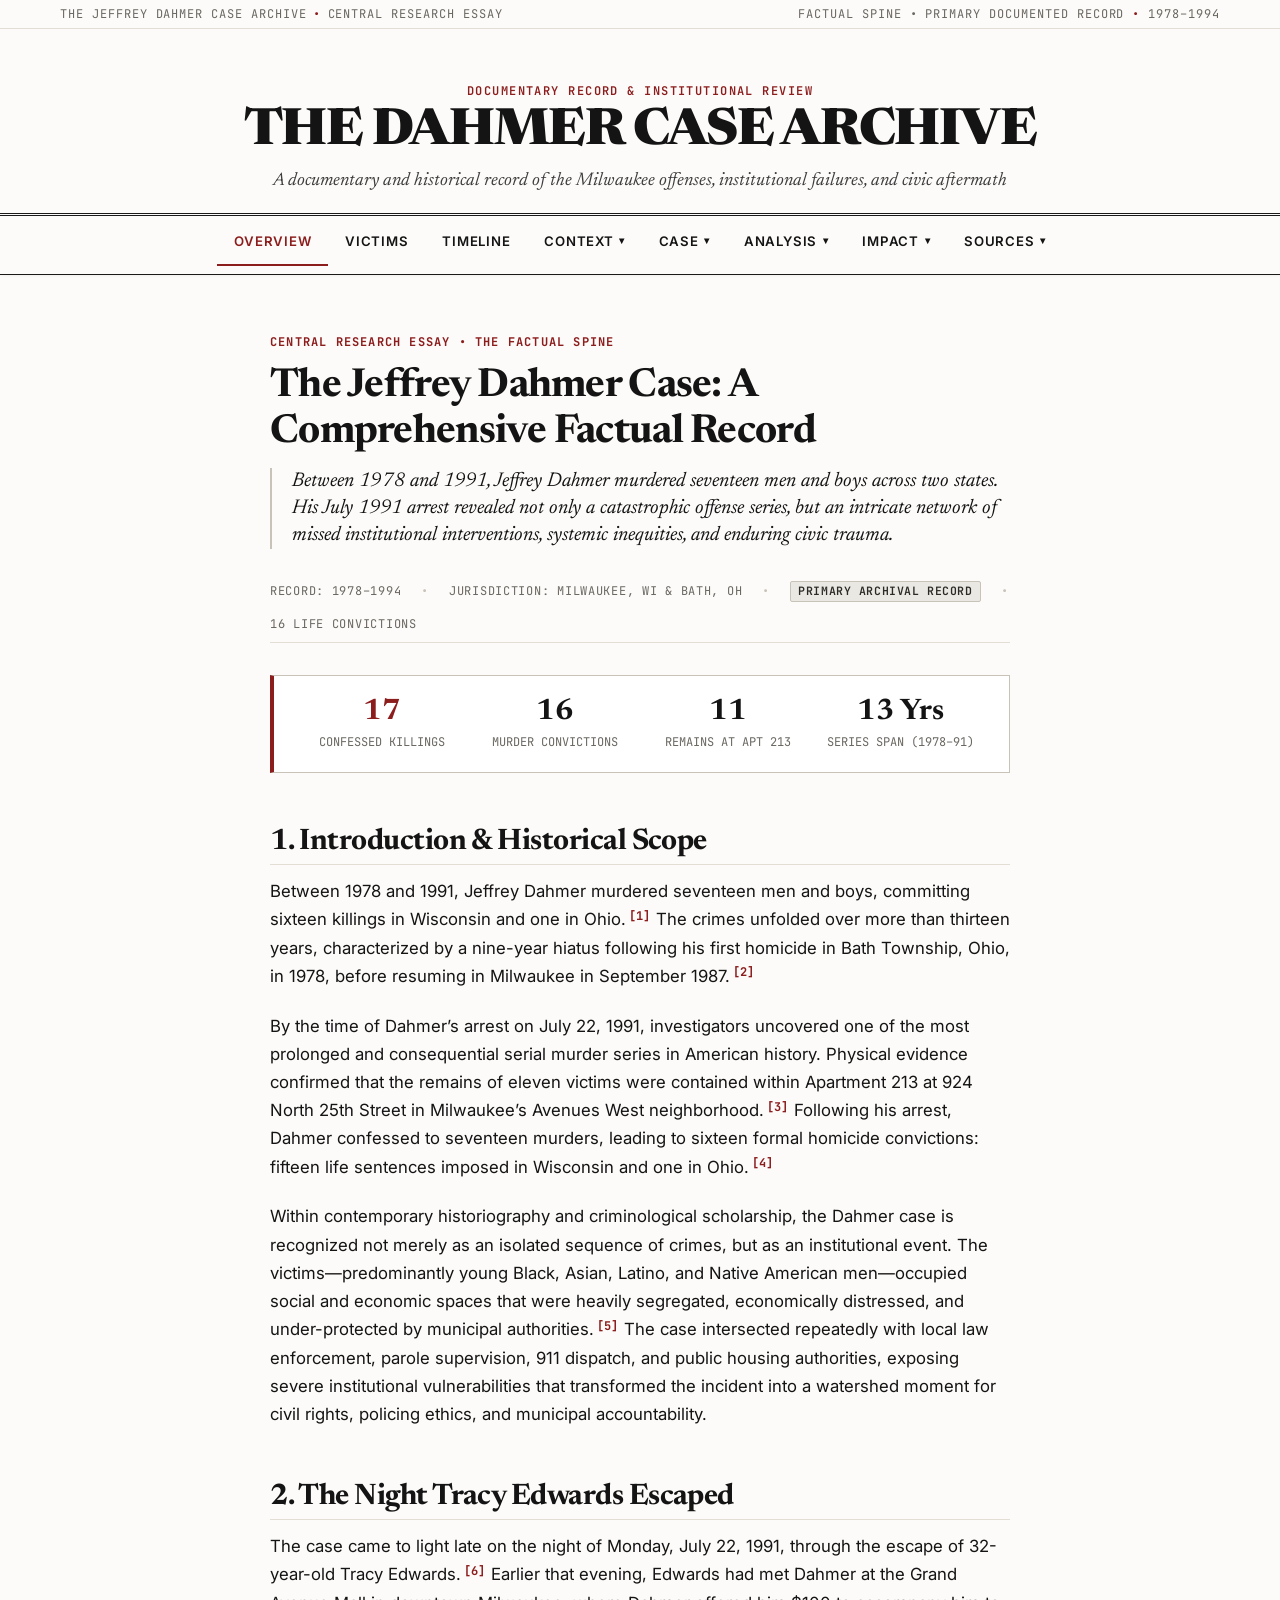
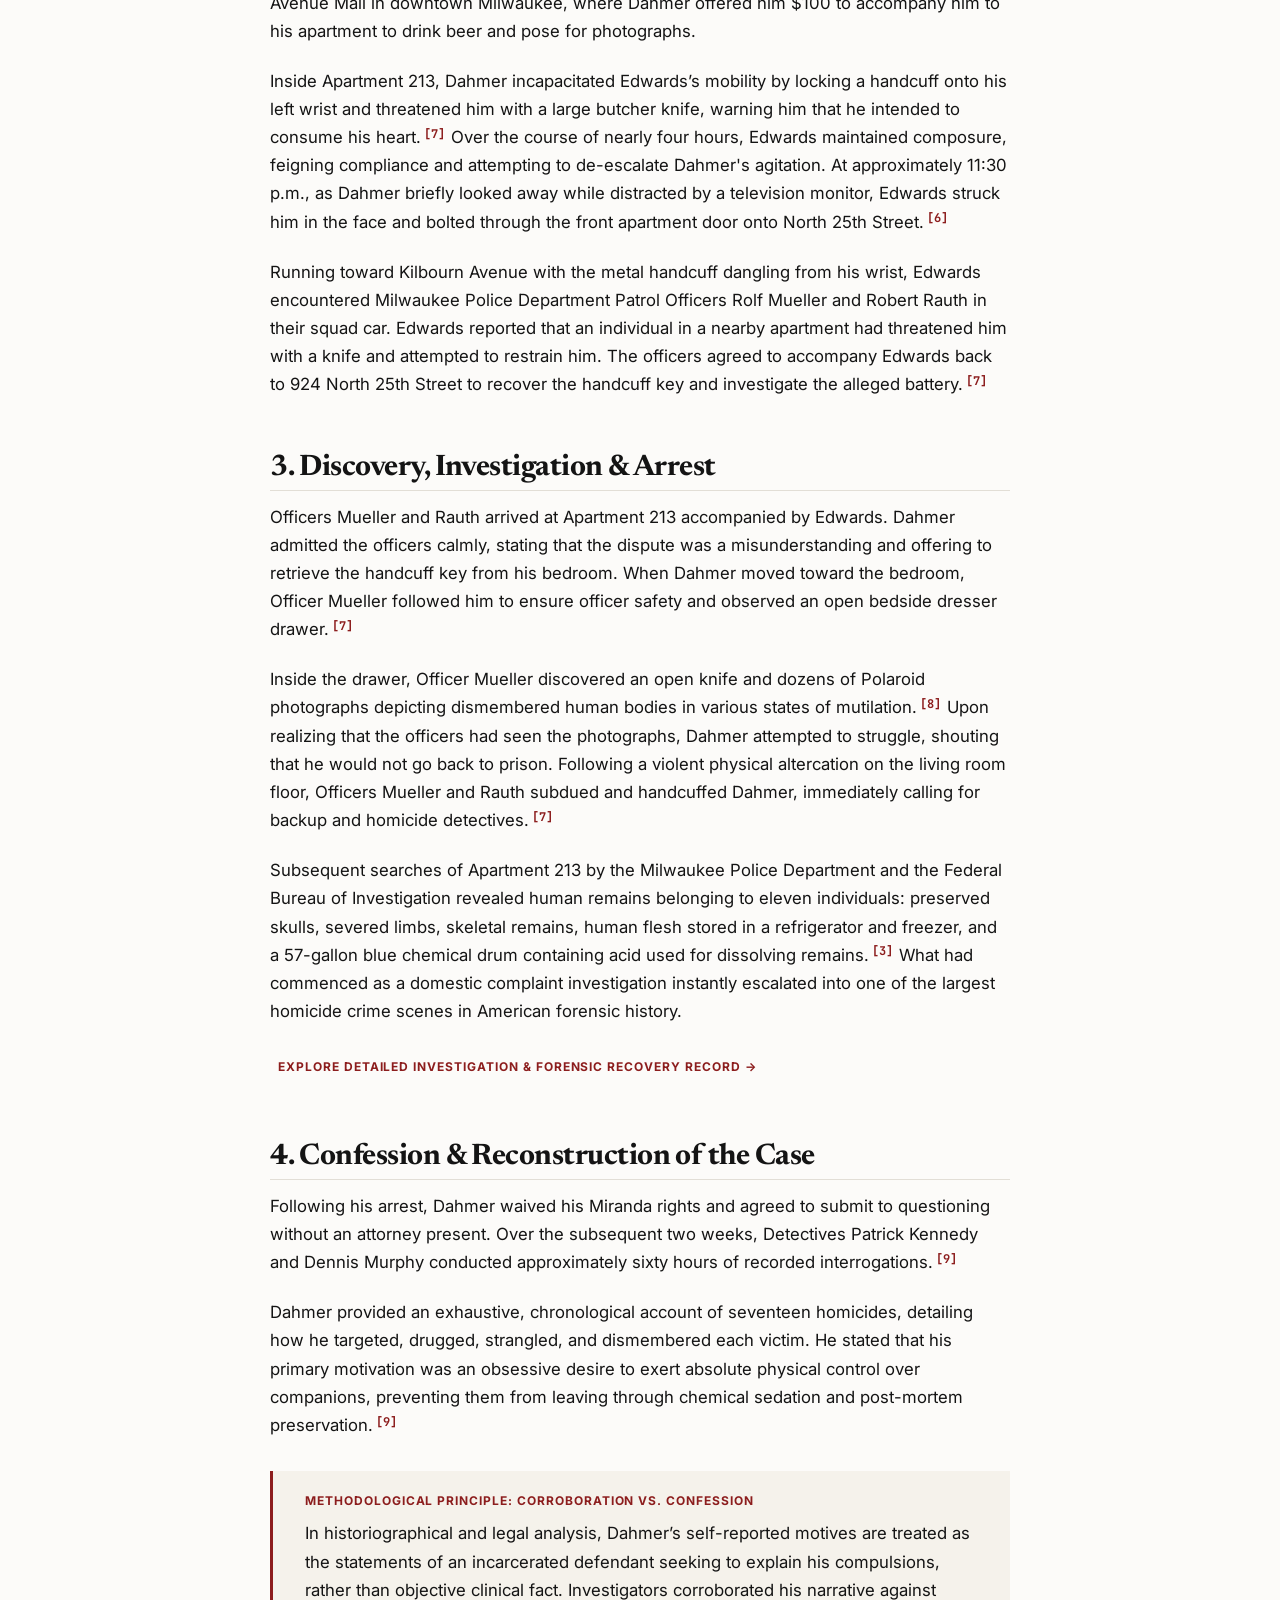
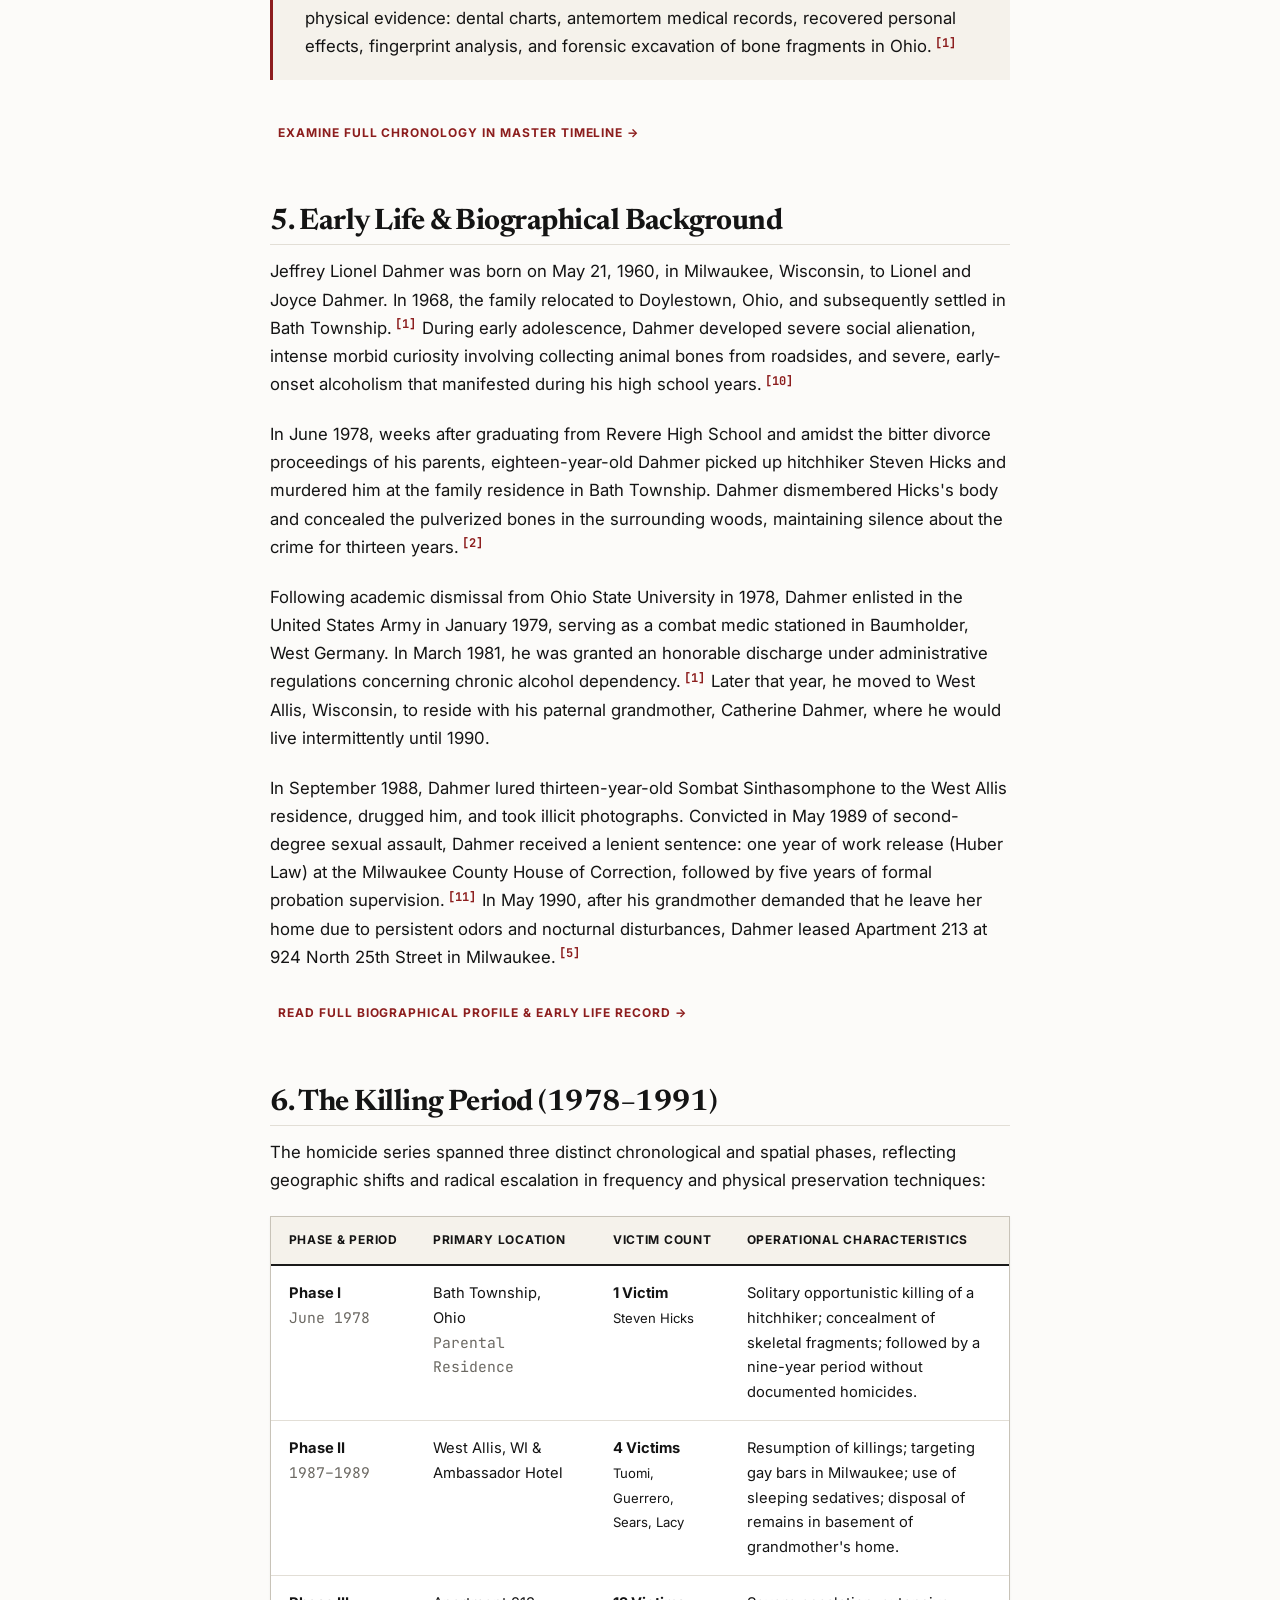
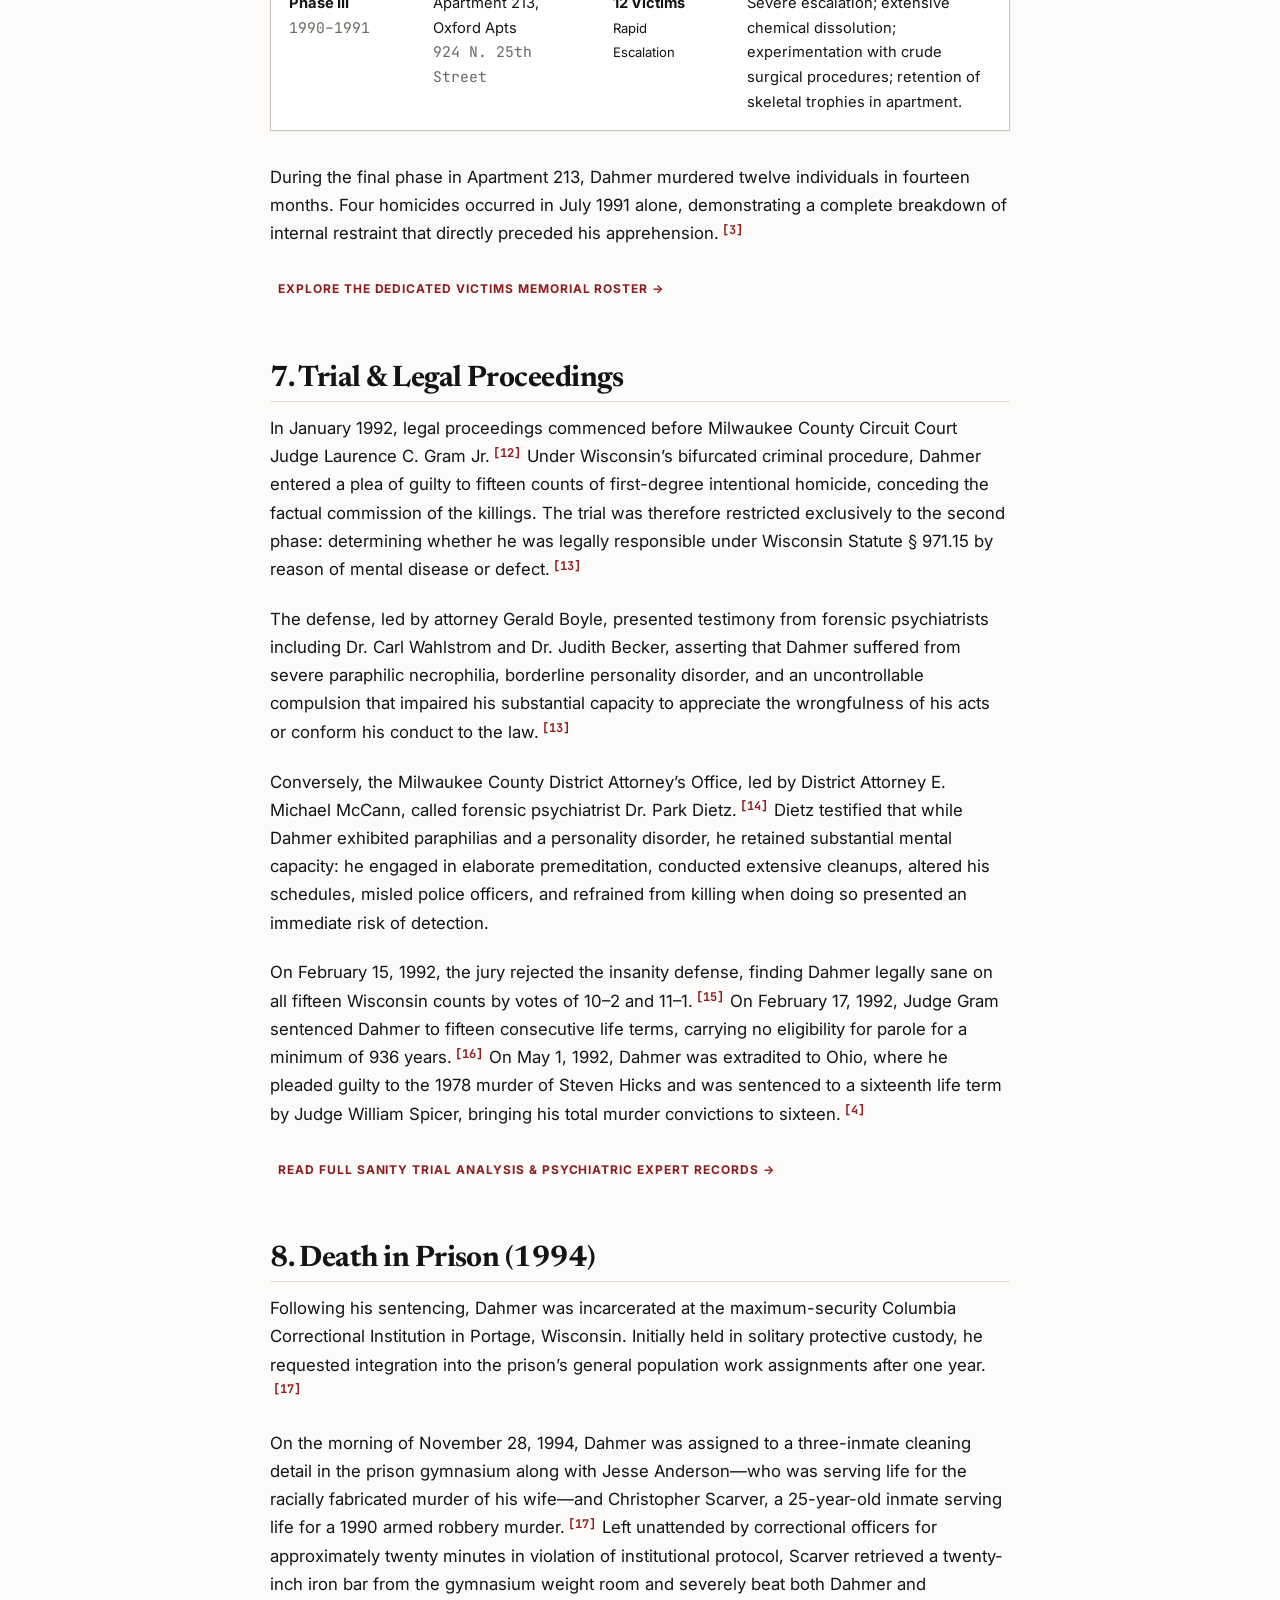
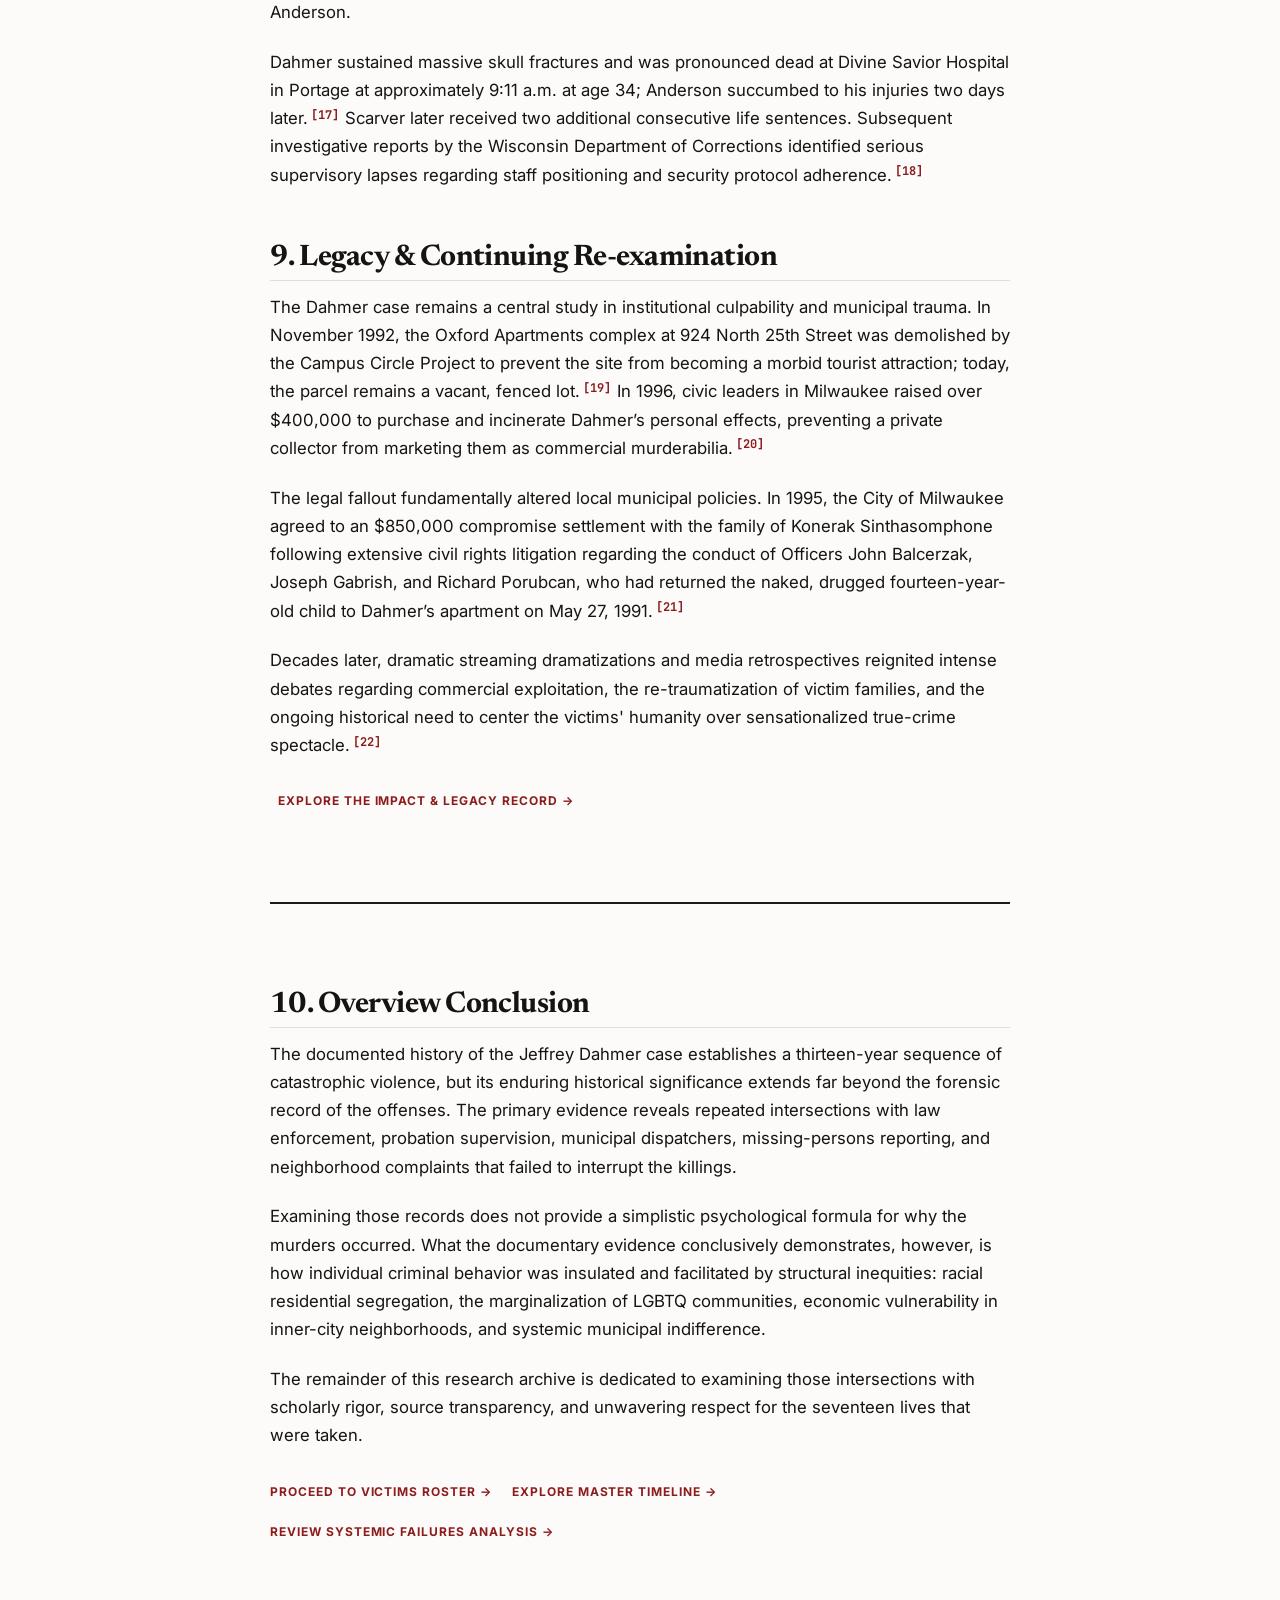
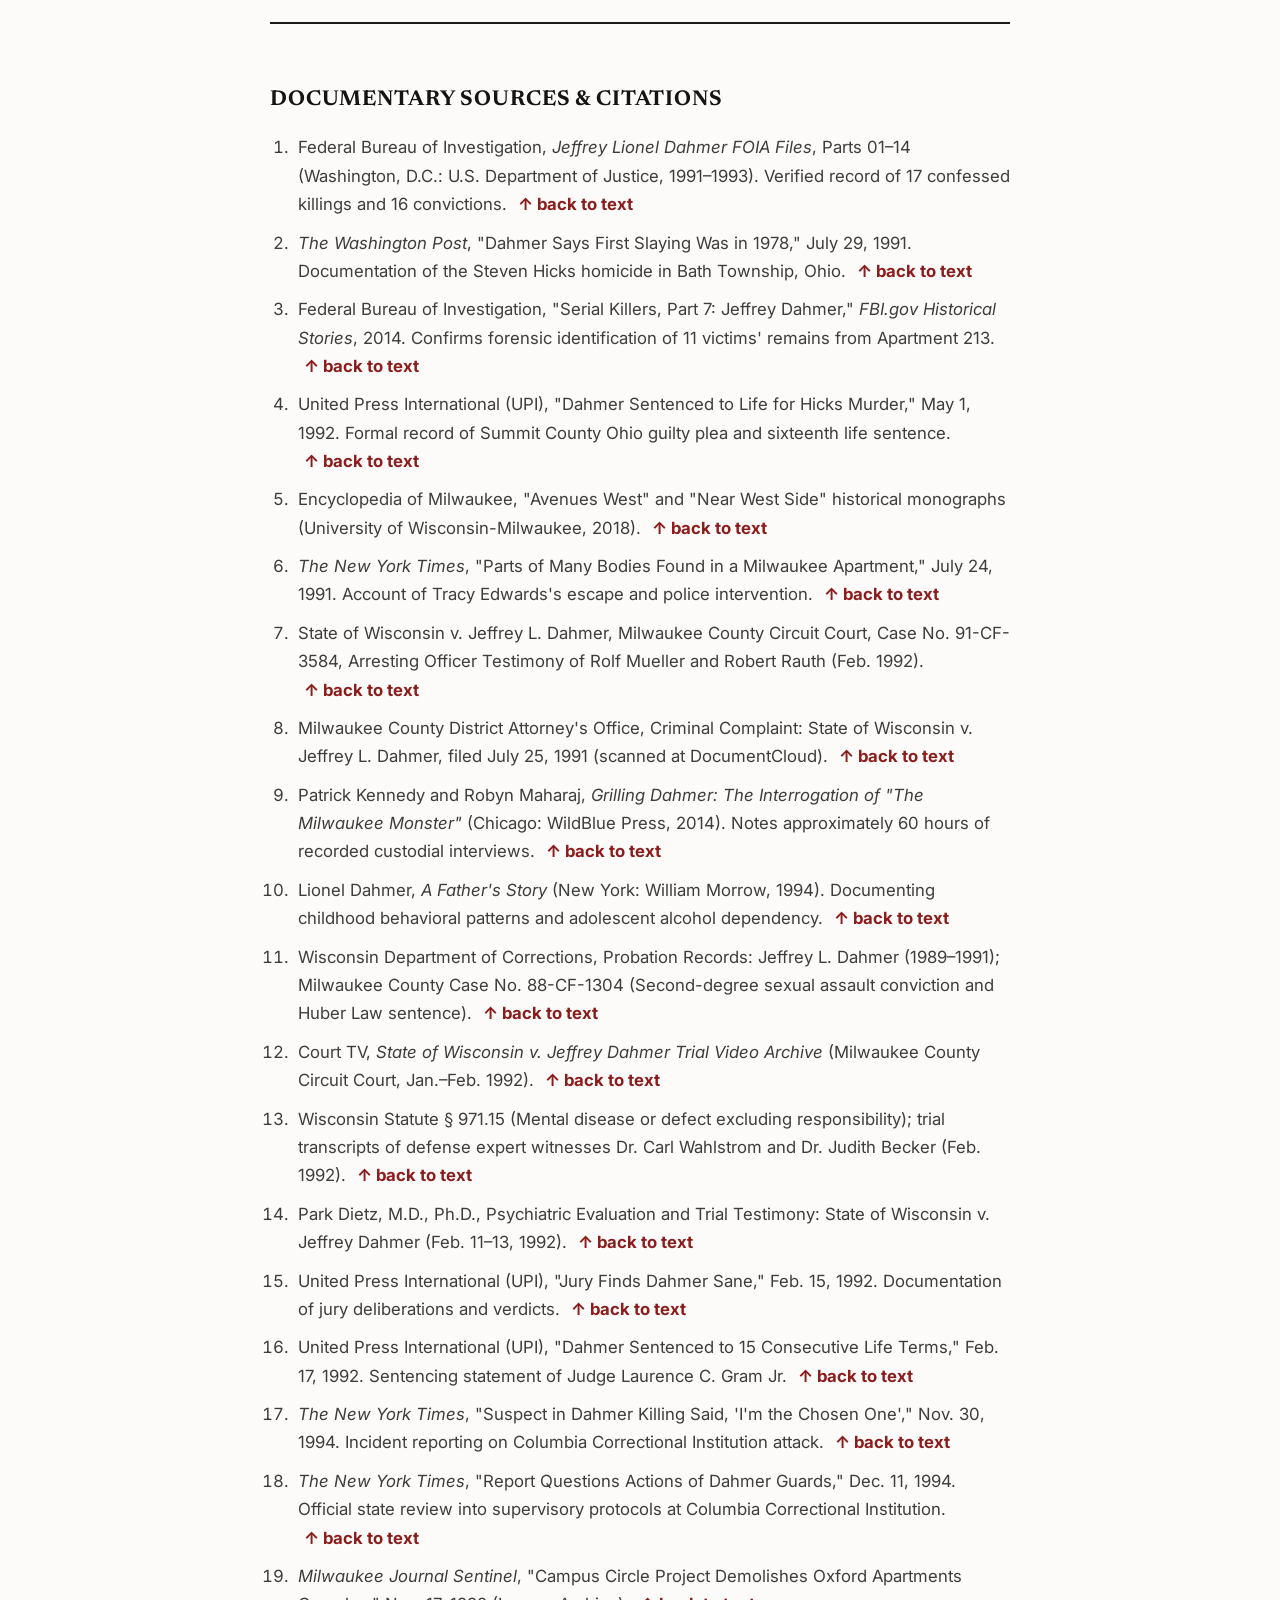
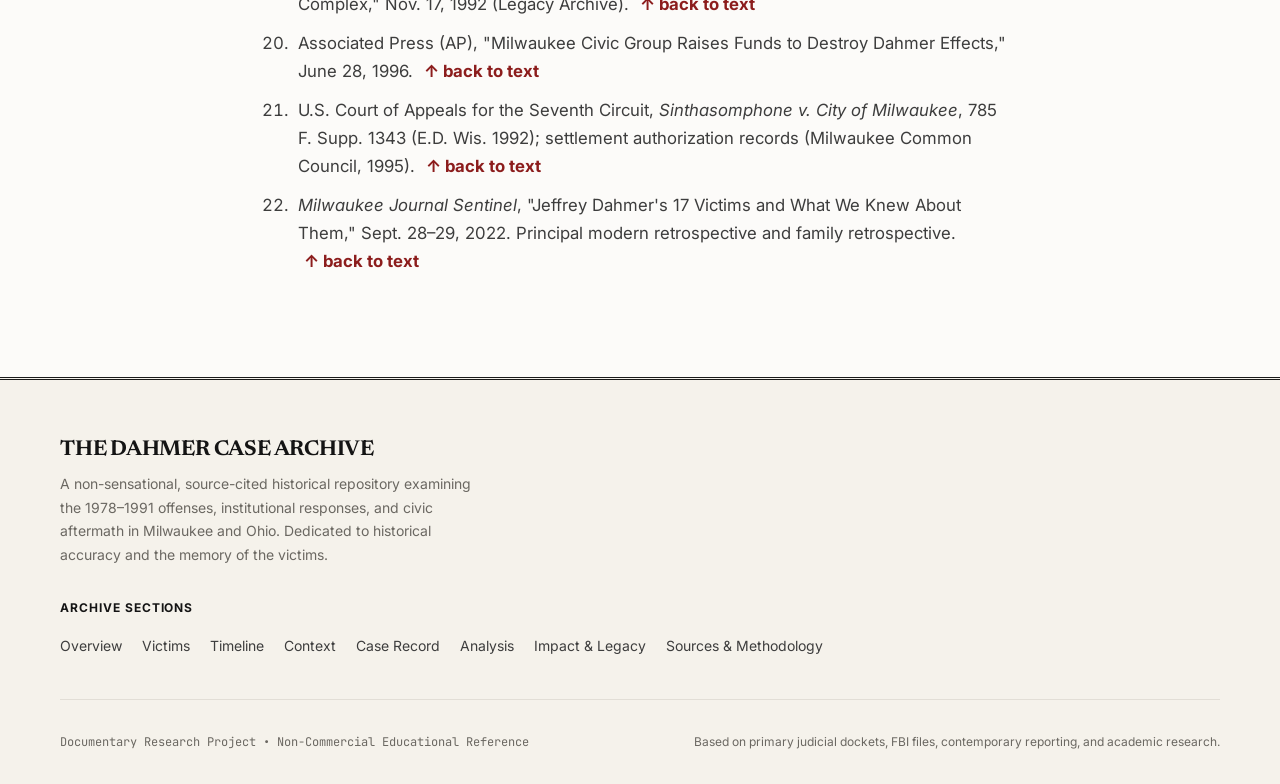
==== overview.html @ 8132a860 "Initial commit: Reorganized Dahmer Case Archive (deduplicated assets, cleaned naming, standardized p" ====
<!DOCTYPE html>
<html lang="en">
<head>
  <meta charset="UTF-8">
  <meta name="viewport" content="width=device-width, initial-scale=1.0">
  <title>Overview: A Comprehensive Factual Record — The Dahmer Case Archive</title>
  <meta name="description" content="A comprehensive documentary record and factual spine of the Jeffrey Dahmer case: offenses, investigation, confession, sanity trial, and institutional aftermath.">
  <link rel="preconnect" href="https://fonts.googleapis.com">
  <link rel="preconnect" href="https://fonts.gstatic.com" crossorigin>
  <link href="https://fonts.googleapis.com/css2?family=Inter:wght@400;500;600;700&family=JetBrains+Mono:wght@400;500;600&family=Newsreader:ital,opsz,wght@0,6..72,400;0,6..72,700;0,6..72,800;1,6..72,400;1,6..72,700&display=swap" rel="stylesheet">
  <link rel="stylesheet" href="assets/css/variables.css">
  <link rel="stylesheet" href="assets/css/base.css">
  <link rel="stylesheet" href="assets/css/layout.css">
  <link rel="stylesheet" href="assets/css/components.css">
</head>
<body>
  <!-- Skip to Main Content Link -->
  <a href="#main-content" class="skip-link">Skip to main content</a>

  <!-- Top Edition Bar -->
  <aside class="site-topbar" aria-label="Archive Edition Information">
    <div class="container site-topbar-inner">
      <div class="topbar-edition">
        <span>The Jeffrey Dahmer Case Archive</span>
        <span class="topbar-bullet" aria-hidden="true">•</span>
        <span>Central Research Essay</span>
      </div>
      <div class="topbar-meta">
        <span>Factual Spine • Primary Documented Record</span>
        <span class="topbar-bullet" aria-hidden="true">•</span>
        <span>1978–1994</span>
      </div>
    </div>
  </aside>

  <!-- Site Masthead -->
  <header class="site-masthead" role="banner">
    <div class="container masthead-inner">
      <div class="masthead-kicker">Documentary Record &amp; Institutional Review</div>
      <p class="masthead-title"><a href="index.html">The Dahmer Case Archive</a></p>
      <p class="masthead-subtitle">A documentary and historical record of the Milwaukee offenses, institutional failures, and civic aftermath</p>
    </div>
  </header>

  <!-- Primary Sticky Header Navigation -->
  <div class="site-nav-wrapper">
    <div class="container site-nav-container">
      <button class="mobile-nav-toggle" aria-controls="primary-nav" aria-expanded="false" aria-label="Toggle Navigation Menu">
        <span class="toggle-icon" aria-hidden="true">☰</span>
        <span class="toggle-text">Menu</span>
      </button>

      <nav id="primary-nav" class="site-nav" aria-label="Primary Site Navigation">
        <ul class="nav-list" role="menubar">
          <li class="nav-item" role="none">
            <a href="overview.html" class="nav-link active" role="menuitem" aria-current="page">Overview</a>
          </li>
          <li class="nav-item" role="none">
            <a href="victims.html" class="nav-link" role="menuitem">Victims</a>
          </li>
          <li class="nav-item" role="none">
            <a href="timeline.html" class="nav-link" role="menuitem">Timeline</a>
          </li>
          <li class="nav-item" role="none">
            <a href="context.html" class="nav-link" role="menuitem" aria-haspopup="true">
              Context <span class="arrow-icon" aria-hidden="true">▾</span>
            </a>
            <ul class="dropdown-menu" role="menu" aria-label="Context Submenu">
              <li class="dropdown-item" role="none"><a href="context.html#milwaukee-context" role="menuitem">Milwaukee: 1987–1991</a></li>
              <li class="dropdown-item" role="none"><a href="context.html#early-life" role="menuitem">Early Life &amp; Background</a></li>
            </ul>
          </li>
          <li class="nav-item" role="none">
            <a href="case.html" class="nav-link" role="menuitem" aria-haspopup="true">
              Case <span class="arrow-icon" aria-hidden="true">▾</span>
            </a>
            <ul class="dropdown-menu" role="menu" aria-label="Case Submenu">
              <li class="dropdown-item" role="none"><a href="case.html#offense-series" role="menuitem">The Offense Series</a></li>
              <li class="dropdown-item" role="none"><a href="case.html#investigation-arrest" role="menuitem">Investigation &amp; Arrest</a></li>
              <li class="dropdown-item" role="none"><a href="case.html#trial-proceedings" role="menuitem">Trial &amp; Legal Proceedings</a></li>
            </ul>
          </li>
          <li class="nav-item" role="none">
            <a href="analysis.html" class="nav-link" role="menuitem" aria-haspopup="true">
              Analysis <span class="arrow-icon" aria-hidden="true">▾</span>
            </a>
            <ul class="dropdown-menu" role="menu" aria-label="Analysis Submenu">
              <li class="dropdown-item" role="none"><a href="analysis.html#systemic-failures" role="menuitem">Systemic Failures</a></li>
              <li class="dropdown-item" role="none"><a href="analysis.html#psychological-profile" role="menuitem">Psychological Profile &amp; Evaluation</a></li>
              <li class="dropdown-item" role="none"><a href="analysis.html#theories-motivations" role="menuitem">Theories &amp; Motivations</a></li>
            </ul>
          </li>
          <li class="nav-item" role="none">
            <a href="impact.html" class="nav-link" role="menuitem" aria-haspopup="true">
              Impact <span class="arrow-icon" aria-hidden="true">▾</span>
            </a>
            <ul class="dropdown-menu" role="menu" aria-label="Impact Submenu">
              <li class="dropdown-item" role="none"><a href="impact.html#community-impact" role="menuitem">Community &amp; Civic Impact</a></li>
              <li class="dropdown-item" role="none"><a href="impact.html#social-reform" role="menuitem">Social Impact &amp; Reform</a></li>
              <li class="dropdown-item" role="none"><a href="impact.html#media-portrayal" role="menuitem">Media &amp; Cultural Portrayal</a></li>
              <li class="dropdown-item" role="none"><a href="impact.html#modern-reexamination" role="menuitem">Modern Re-examination</a></li>
              <li class="dropdown-item" role="none"><a href="impact.html#full-conclusion" role="menuitem">Full Research Conclusion</a></li>
            </ul>
          </li>
          <li class="nav-item" role="none">
            <a href="sources.html" class="nav-link" role="menuitem" aria-haspopup="true">
              Sources <span class="arrow-icon" aria-hidden="true">▾</span>
            </a>
            <ul class="dropdown-menu" role="menu" aria-label="Sources Submenu">
              <li class="dropdown-item" role="none"><a href="sources.html#key-sources" role="menuitem">Key Sources &amp; Bibliography</a></li>
              <li class="dropdown-item" role="none"><a href="sources.html#methodology" role="menuitem">Methodology &amp; Standards</a></li>
            </ul>
          </li>
        </ul>
      </nav>
    </div>
  </div>

  <!-- Main Article Body -->
  <main id="main-content">
    <div class="container article-container">
      
      <!-- Article Header -->
      <header class="article-header" style="margin-bottom: var(--space-xl);">
        <span class="editorial-kicker">Central Research Essay • The Factual Spine</span>
        <h1 style="font-size: var(--text-2xl); margin-top: var(--space-2xs); margin-bottom: var(--space-sm); line-height: 1.15;">
          The Jeffrey Dahmer Case: A Comprehensive Factual Record
        </h1>
        
        <p class="lead-paragraph">
          Between 1978 and 1991, Jeffrey Dahmer murdered seventeen men and boys across two states. His July 1991 arrest revealed not only a catastrophic offense series, but an intricate network of missed institutional interventions, systemic inequities, and enduring civic trauma.
        </p>

        <div class="article-meta">
          <span class="article-meta-item">Record: 1978–1994</span>
          <span class="meta-divider" aria-hidden="true">•</span>
          <span class="article-meta-item">Jurisdiction: Milwaukee, WI &amp; Bath, OH</span>
          <span class="meta-divider" aria-hidden="true">•</span>
          <span class="article-meta-item"><span class="badge-evidence badge-primary">Primary Archival Record</span></span>
          <span class="meta-divider" aria-hidden="true">•</span>
          <span class="article-meta-item">16 Life Convictions</span>
        </div>

        <!-- Key Facts Module (Restrained Editorial Presentation) -->
        <div style="background-color: var(--bg-card); border: 1px solid var(--border-medium); border-left: 4px solid var(--accent-red); padding: var(--space-md) var(--space-lg); margin-bottom: var(--space-lg);">
          <div style="display: grid; grid-template-columns: repeat(auto-fit, minmax(130px, 1fr)); gap: var(--space-md); text-align: center;">
            <div>
              <div style="font-family: var(--font-serif); font-size: 1.85rem; font-weight: 700; color: var(--accent-red); line-height: 1.1;">17</div>
              <div style="font-family: var(--font-mono); font-size: var(--text-xs); text-transform: uppercase; color: var(--text-muted); margin-top: 0.2rem;">Confessed Killings</div>
            </div>
            <div>
              <div style="font-family: var(--font-serif); font-size: 1.85rem; font-weight: 700; color: var(--text-primary); line-height: 1.1;">16</div>
              <div style="font-family: var(--font-mono); font-size: var(--text-xs); text-transform: uppercase; color: var(--text-muted); margin-top: 0.2rem;">Murder Convictions</div>
            </div>
            <div>
              <div style="font-family: var(--font-serif); font-size: 1.85rem; font-weight: 700; color: var(--text-primary); line-height: 1.1;">11</div>
              <div style="font-family: var(--font-mono); font-size: var(--text-xs); text-transform: uppercase; color: var(--text-muted); margin-top: 0.2rem;">Remains at Apt 213</div>
            </div>
            <div>
              <div style="font-family: var(--font-serif); font-size: 1.85rem; font-weight: 700; color: var(--text-primary); line-height: 1.1;">13 Yrs</div>
              <div style="font-family: var(--font-mono); font-size: var(--text-xs); text-transform: uppercase; color: var(--text-muted); margin-top: 0.2rem;">Series Span (1978–91)</div>
            </div>
          </div>
        </div>
      </header>

      <!-- Section 1: Introduction & Scope -->
      <section id="introduction" aria-labelledby="sec1-heading">
        <h2 id="sec1-heading">1. Introduction &amp; Historical Scope</h2>
        <p>
          Between 1978 and 1991, Jeffrey Dahmer murdered seventeen men and boys, committing sixteen killings in Wisconsin and one in Ohio.<sup class="citation"><a href="#fn-1" id="ref-1">[1]</a></sup> The crimes unfolded over more than thirteen years, characterized by a nine-year hiatus following his first homicide in Bath Township, Ohio, in 1978, before resuming in Milwaukee in September 1987.<sup class="citation"><a href="#fn-2" id="ref-2">[2]</a></sup>
        </p>
        <p>
          By the time of Dahmer’s arrest on July 22, 1991, investigators uncovered one of the most prolonged and consequential serial murder series in American history. Physical evidence confirmed that the remains of eleven victims were contained within Apartment 213 at 924 North 25th Street in Milwaukee’s Avenues West neighborhood.<sup class="citation"><a href="#fn-3" id="ref-3">[3]</a></sup> Following his arrest, Dahmer confessed to seventeen murders, leading to sixteen formal homicide convictions: fifteen life sentences imposed in Wisconsin and one in Ohio.<sup class="citation"><a href="#fn-4" id="ref-4">[4]</a></sup>
        </p>
        <p>
          Within contemporary historiography and criminological scholarship, the Dahmer case is recognized not merely as an isolated sequence of crimes, but as an institutional event. The victims—predominantly young Black, Asian, Latino, and Native American men—occupied social and economic spaces that were heavily segregated, economically distressed, and under-protected by municipal authorities.<sup class="citation"><a href="#fn-5" id="ref-5">[5]</a></sup> The case intersected repeatedly with local law enforcement, parole supervision, 911 dispatch, and public housing authorities, exposing severe institutional vulnerabilities that transformed the incident into a watershed moment for civil rights, policing ethics, and municipal accountability.
        </p>
      </section>

      <!-- Section 2: The Night Tracy Edwards Escaped -->
      <section id="edwards-escape" aria-labelledby="sec2-heading">
        <h2 id="sec2-heading">2. The Night Tracy Edwards Escaped</h2>
        <p>
          The case came to light late on the night of Monday, July 22, 1991, through the escape of 32-year-old Tracy Edwards.<sup class="citation"><a href="#fn-6" id="ref-6">[6]</a></sup> Earlier that evening, Edwards had met Dahmer at the Grand Avenue Mall in downtown Milwaukee, where Dahmer offered him $100 to accompany him to his apartment to drink beer and pose for photographs.
        </p>
        <p>
          Inside Apartment 213, Dahmer incapacitated Edwards’s mobility by locking a handcuff onto his left wrist and threatened him with a large butcher knife, warning him that he intended to consume his heart.<sup class="citation"><a href="#fn-7" id="ref-7">[7]</a></sup> Over the course of nearly four hours, Edwards maintained composure, feigning compliance and attempting to de-escalate Dahmer's agitation. At approximately 11:30 p.m., as Dahmer briefly looked away while distracted by a television monitor, Edwards struck him in the face and bolted through the front apartment door onto North 25th Street.<sup class="citation"><a href="#fn-6" id="ref-6">[6]</a></sup>
        </p>
        <p>
          Running toward Kilbourn Avenue with the metal handcuff dangling from his wrist, Edwards encountered Milwaukee Police Department Patrol Officers Rolf Mueller and Robert Rauth in their squad car. Edwards reported that an individual in a nearby apartment had threatened him with a knife and attempted to restrain him. The officers agreed to accompany Edwards back to 924 North 25th Street to recover the handcuff key and investigate the alleged battery.<sup class="citation"><a href="#fn-7" id="ref-7">[7]</a></sup>
        </p>
      </section>

      <!-- Section 3: Discovery, Investigation & Arrest -->
      <section id="discovery-arrest" aria-labelledby="sec3-heading">
        <h2 id="sec3-heading">3. Discovery, Investigation &amp; Arrest</h2>
        <p>
          Officers Mueller and Rauth arrived at Apartment 213 accompanied by Edwards. Dahmer admitted the officers calmly, stating that the dispute was a misunderstanding and offering to retrieve the handcuff key from his bedroom. When Dahmer moved toward the bedroom, Officer Mueller followed him to ensure officer safety and observed an open bedside dresser drawer.<sup class="citation"><a href="#fn-7" id="ref-7">[7]</a></sup>
        </p>
        <p>
          Inside the drawer, Officer Mueller discovered an open knife and dozens of Polaroid photographs depicting dismembered human bodies in various states of mutilation.<sup class="citation"><a href="#fn-8" id="ref-8">[8]</a></sup> Upon realizing that the officers had seen the photographs, Dahmer attempted to struggle, shouting that he would not go back to prison. Following a violent physical altercation on the living room floor, Officers Mueller and Rauth subdued and handcuffed Dahmer, immediately calling for backup and homicide detectives.<sup class="citation"><a href="#fn-7" id="ref-7">[7]</a></sup>
        </p>
        <p>
          Subsequent searches of Apartment 213 by the Milwaukee Police Department and the Federal Bureau of Investigation revealed human remains belonging to eleven individuals: preserved skulls, severed limbs, skeletal remains, human flesh stored in a refrigerator and freezer, and a 57-gallon blue chemical drum containing acid used for dissolving remains.<sup class="citation"><a href="#fn-3" id="ref-3">[3]</a></sup> What had commenced as a domestic complaint investigation instantly escalated into one of the largest homicide crime scenes in American forensic history.
        </p>
        <p>
          <a href="case.html#investigation-arrest" class="read-more-link">Explore Detailed Investigation &amp; Forensic Recovery Record →</a>
        </p>
      </section>

      <!-- Section 4: Confession & Reconstruction -->
      <section id="confession-reconstruction" aria-labelledby="sec4-heading">
        <h2 id="sec4-heading">4. Confession &amp; Reconstruction of the Case</h2>
        <p>
          Following his arrest, Dahmer waived his Miranda rights and agreed to submit to questioning without an attorney present. Over the subsequent two weeks, Detectives Patrick Kennedy and Dennis Murphy conducted approximately sixty hours of recorded interrogations.<sup class="citation"><a href="#fn-9" id="ref-9">[9]</a></sup>
        </p>
        <p>
          Dahmer provided an exhaustive, chronological account of seventeen homicides, detailing how he targeted, drugged, strangled, and dismembered each victim. He stated that his primary motivation was an obsessive desire to exert absolute physical control over companions, preventing them from leaving through chemical sedation and post-mortem preservation.<sup class="citation"><a href="#fn-9" id="ref-9">[9]</a></sup>
        </p>
        <div class="editorial-callout">
          <div class="callout-title">Methodological Principle: Corroboration vs. Confession</div>
          <p>
            In historiographical and legal analysis, Dahmer’s self-reported motives are treated as the statements of an incarcerated defendant seeking to explain his compulsions, rather than objective clinical fact. Investigators corroborated his narrative against physical evidence: dental charts, antemortem medical records, recovered personal effects, fingerprint analysis, and forensic excavation of bone fragments in Ohio.<sup class="citation"><a href="#fn-1" id="ref-1">[1]</a></sup>
          </p>
        </div>
        <p>
          <a href="timeline.html" class="read-more-link">Examine Full Chronology in Master Timeline →</a>
        </p>
      </section>

      <!-- Section 5: Early Life & Background -->
      <section id="early-life" aria-labelledby="sec5-heading">
        <h2 id="sec5-heading">5. Early Life &amp; Biographical Background</h2>
        <p>
          Jeffrey Lionel Dahmer was born on May 21, 1960, in Milwaukee, Wisconsin, to Lionel and Joyce Dahmer. In 1968, the family relocated to Doylestown, Ohio, and subsequently settled in Bath Township.<sup class="citation"><a href="#fn-1" id="ref-1">[1]</a></sup> During early adolescence, Dahmer developed severe social alienation, intense morbid curiosity involving collecting animal bones from roadsides, and severe, early-onset alcoholism that manifested during his high school years.<sup class="citation"><a href="#fn-10" id="ref-10">[10]</a></sup>
        </p>
        <p>
          In June 1978, weeks after graduating from Revere High School and amidst the bitter divorce proceedings of his parents, eighteen-year-old Dahmer picked up hitchhiker Steven Hicks and murdered him at the family residence in Bath Township. Dahmer dismembered Hicks's body and concealed the pulverized bones in the surrounding woods, maintaining silence about the crime for thirteen years.<sup class="citation"><a href="#fn-2" id="ref-2">[2]</a></sup>
        </p>
        <p>
          Following academic dismissal from Ohio State University in 1978, Dahmer enlisted in the United States Army in January 1979, serving as a combat medic stationed in Baumholder, West Germany. In March 1981, he was granted an honorable discharge under administrative regulations concerning chronic alcohol dependency.<sup class="citation"><a href="#fn-1" id="ref-1">[1]</a></sup> Later that year, he moved to West Allis, Wisconsin, to reside with his paternal grandmother, Catherine Dahmer, where he would live intermittently until 1990.
        </p>
        <p>
          In September 1988, Dahmer lured thirteen-year-old Sombat Sinthasomphone to the West Allis residence, drugged him, and took illicit photographs. Convicted in May 1989 of second-degree sexual assault, Dahmer received a lenient sentence: one year of work release (Huber Law) at the Milwaukee County House of Correction, followed by five years of formal probation supervision.<sup class="citation"><a href="#fn-11" id="ref-11">[11]</a></sup> In May 1990, after his grandmother demanded that he leave her home due to persistent odors and nocturnal disturbances, Dahmer leased Apartment 213 at 924 North 25th Street in Milwaukee.<sup class="citation"><a href="#fn-5" id="ref-5">[5]</a></sup>
        </p>
        <p>
          <a href="context.html#early-life" class="read-more-link">Read Full Biographical Profile &amp; Early Life Record →</a>
        </p>
      </section>

      <!-- Section 6: The Killing Period & Phases -->
      <section id="killing-period" aria-labelledby="sec6-heading">
        <h2 id="sec6-heading">6. The Killing Period (1978–1991)</h2>
        <p>
          The homicide series spanned three distinct chronological and spatial phases, reflecting geographic shifts and radical escalation in frequency and physical preservation techniques:
        </p>

        <!-- Phases Table -->
        <div class="data-table-wrapper" style="margin: var(--space-md) 0 var(--space-lg) 0;">
          <table class="data-table" aria-label="Phases of Offense Series">
            <thead>
              <tr>
                <th scope="col" style="width: 140px;">Phase &amp; Period</th>
                <th scope="col" style="width: 180px;">Primary Location</th>
                <th scope="col" style="width: 110px;">Victim Count</th>
                <th scope="col">Operational Characteristics</th>
              </tr>
            </thead>
            <tbody>
              <tr>
                <td><strong>Phase I</strong><br><span class="font-mono text-xs text-muted">June 1978</span></td>
                <td>Bath Township, Ohio<br><span class="font-mono text-xs text-muted">Parental Residence</span></td>
                <td><strong>1 Victim</strong><br><span style="font-size: 0.82rem;">Steven Hicks</span></td>
                <td>Solitary opportunistic killing of a hitchhiker; concealment of skeletal fragments; followed by a nine-year period without documented homicides.</td>
              </tr>
              <tr>
                <td><strong>Phase II</strong><br><span class="font-mono text-xs text-muted">1987–1989</span></td>
                <td>West Allis, WI &amp;<br>Ambassador Hotel</td>
                <td><strong>4 Victims</strong><br><span style="font-size: 0.82rem;">Tuomi, Guerrero, Sears, Lacy</span></td>
                <td>Resumption of killings; targeting gay bars in Milwaukee; use of sleeping sedatives; disposal of remains in basement of grandmother's home.</td>
              </tr>
              <tr>
                <td><strong>Phase III</strong><br><span class="font-mono text-xs text-muted">1990–1991</span></td>
                <td>Apartment 213, Oxford Apts<br><span class="font-mono text-xs text-muted">924 N. 25th Street</span></td>
                <td><strong>12 Victims</strong><br><span style="font-size: 0.82rem;">Rapid Escalation</span></td>
                <td>Severe escalation; extensive chemical dissolution; experimentation with crude surgical procedures; retention of skeletal trophies in apartment.</td>
              </tr>
            </tbody>
          </table>
        </div>

        <p>
          During the final phase in Apartment 213, Dahmer murdered twelve individuals in fourteen months. Four homicides occurred in July 1991 alone, demonstrating a complete breakdown of internal restraint that directly preceded his apprehension.<sup class="citation"><a href="#fn-3" id="ref-3">[3]</a></sup>
        </p>
        <p>
          <a href="victims.html" class="read-more-link">Explore the Dedicated Victims Memorial Roster →</a>
        </p>
      </section>

      <!-- Section 7: Trial & Legal Proceedings -->
      <section id="trial-proceedings" aria-labelledby="sec7-heading">
        <h2 id="sec7-heading">7. Trial &amp; Legal Proceedings</h2>
        <p>
          In January 1992, legal proceedings commenced before Milwaukee County Circuit Court Judge Laurence C. Gram Jr.<sup class="citation"><a href="#fn-12" id="ref-12">[12]</a></sup> Under Wisconsin’s bifurcated criminal procedure, Dahmer entered a plea of guilty to fifteen counts of first-degree intentional homicide, conceding the factual commission of the killings. The trial was therefore restricted exclusively to the second phase: determining whether he was legally responsible under Wisconsin Statute § 971.15 by reason of mental disease or defect.<sup class="citation"><a href="#fn-13" id="ref-13">[13]</a></sup>
        </p>
        <p>
          The defense, led by attorney Gerald Boyle, presented testimony from forensic psychiatrists including Dr. Carl Wahlstrom and Dr. Judith Becker, asserting that Dahmer suffered from severe paraphilic necrophilia, borderline personality disorder, and an uncontrollable compulsion that impaired his substantial capacity to appreciate the wrongfulness of his acts or conform his conduct to the law.<sup class="citation"><a href="#fn-13" id="ref-13">[13]</a></sup>
        </p>
        <p>
          Conversely, the Milwaukee County District Attorney’s Office, led by District Attorney E. Michael McCann, called forensic psychiatrist Dr. Park Dietz.<sup class="citation"><a href="#fn-14" id="ref-14">[14]</a></sup> Dietz testified that while Dahmer exhibited paraphilias and a personality disorder, he retained substantial mental capacity: he engaged in elaborate premeditation, conducted extensive cleanups, altered his schedules, misled police officers, and refrained from killing when doing so presented an immediate risk of detection.
        </p>
        <p>
          On February 15, 1992, the jury rejected the insanity defense, finding Dahmer legally sane on all fifteen Wisconsin counts by votes of 10–2 and 11–1.<sup class="citation"><a href="#fn-15" id="ref-15">[15]</a></sup> On February 17, 1992, Judge Gram sentenced Dahmer to fifteen consecutive life terms, carrying no eligibility for parole for a minimum of 936 years.<sup class="citation"><a href="#fn-16" id="ref-16">[16]</a></sup> On May 1, 1992, Dahmer was extradited to Ohio, where he pleaded guilty to the 1978 murder of Steven Hicks and was sentenced to a sixteenth life term by Judge William Spicer, bringing his total murder convictions to sixteen.<sup class="citation"><a href="#fn-4" id="ref-4">[4]</a></sup>
        </p>
        <p>
          <a href="case.html#trial-proceedings" class="read-more-link">Read Full Sanity Trial Analysis &amp; Psychiatric Expert Records →</a>
        </p>
      </section>

      <!-- Section 8: Death in Prison -->
      <section id="prison-death" aria-labelledby="sec8-heading">
        <h2 id="sec8-heading">8. Death in Prison (1994)</h2>
        <p>
          Following his sentencing, Dahmer was incarcerated at the maximum-security Columbia Correctional Institution in Portage, Wisconsin. Initially held in solitary protective custody, he requested integration into the prison’s general population work assignments after one year.<sup class="citation"><a href="#fn-17" id="ref-17">[17]</a></sup>
        </p>
        <p>
          On the morning of November 28, 1994, Dahmer was assigned to a three-inmate cleaning detail in the prison gymnasium along with Jesse Anderson—who was serving life for the racially fabricated murder of his wife—and Christopher Scarver, a 25-year-old inmate serving life for a 1990 armed robbery murder.<sup class="citation"><a href="#fn-17" id="ref-17">[17]</a></sup> Left unattended by correctional officers for approximately twenty minutes in violation of institutional protocol, Scarver retrieved a twenty-inch iron bar from the gymnasium weight room and severely beat both Dahmer and Anderson.
        </p>
        <p>
          Dahmer sustained massive skull fractures and was pronounced dead at Divine Savior Hospital in Portage at approximately 9:11 a.m. at age 34; Anderson succumbed to his injuries two days later.<sup class="citation"><a href="#fn-17" id="ref-17">[17]</a></sup> Scarver later received two additional consecutive life sentences. Subsequent investigative reports by the Wisconsin Department of Corrections identified serious supervisory lapses regarding staff positioning and security protocol adherence.<sup class="citation"><a href="#fn-18" id="ref-18">[18]</a></sup>
        </p>
      </section>

      <!-- Section 9: Legacy & Continuing Re-examination -->
      <section id="legacy" aria-labelledby="sec9-heading">
        <h2 id="sec9-heading">9. Legacy &amp; Continuing Re-examination</h2>
        <p>
          The Dahmer case remains a central study in institutional culpability and municipal trauma. In November 1992, the Oxford Apartments complex at 924 North 25th Street was demolished by the Campus Circle Project to prevent the site from becoming a morbid tourist attraction; today, the parcel remains a vacant, fenced lot.<sup class="citation"><a href="#fn-19" id="ref-19">[19]</a></sup> In 1996, civic leaders in Milwaukee raised over $400,000 to purchase and incinerate Dahmer’s personal effects, preventing a private collector from marketing them as commercial murderabilia.<sup class="citation"><a href="#fn-20" id="ref-20">[20]</a></sup>
        </p>
        <p>
          The legal fallout fundamentally altered local municipal policies. In 1995, the City of Milwaukee agreed to an $850,000 compromise settlement with the family of Konerak Sinthasomphone following extensive civil rights litigation regarding the conduct of Officers John Balcerzak, Joseph Gabrish, and Richard Porubcan, who had returned the naked, drugged fourteen-year-old child to Dahmer’s apartment on May 27, 1991.<sup class="citation"><a href="#fn-21" id="ref-21">[21]</a></sup>
        </p>
        <p>
          Decades later, dramatic streaming dramatizations and media retrospectives reignited intense debates regarding commercial exploitation, the re-traumatization of victim families, and the ongoing historical need to center the victims' humanity over sensationalized true-crime spectacle.<sup class="citation"><a href="#fn-22" id="ref-22">[22]</a></sup>
        </p>
        <p>
          <a href="impact.html" class="read-more-link">Explore the Impact &amp; Legacy Record →</a>
        </p>
      </section>

      <!-- Section 10: Overview Conclusion -->
      <section id="overview-conclusion" aria-labelledby="sec10-heading" style="border-top: 2px solid var(--border-dark); padding-top: var(--space-lg); margin-top: var(--space-2xl);">
        <h2 id="sec10-heading">10. Overview Conclusion</h2>
        <p>
          The documented history of the Jeffrey Dahmer case establishes a thirteen-year sequence of catastrophic violence, but its enduring historical significance extends far beyond the forensic record of the offenses. The primary evidence reveals repeated intersections with law enforcement, probation supervision, municipal dispatchers, missing-persons reporting, and neighborhood complaints that failed to interrupt the killings.
        </p>
        <p>
          Examining those records does not provide a simplistic psychological formula for why the murders occurred. What the documentary evidence conclusively demonstrates, however, is how individual criminal behavior was insulated and facilitated by structural inequities: racial residential segregation, the marginalization of LGBTQ communities, economic vulnerability in inner-city neighborhoods, and systemic municipal indifference.
        </p>
        <p>
          The remainder of this research archive is dedicated to examining those intersections with scholarly rigor, source transparency, and unwavering respect for the seventeen lives that were taken.
        </p>
        <div style="margin-top: var(--space-lg); display: flex; gap: var(--space-md); flex-wrap: wrap;">
          <a href="victims.html" class="read-more-link" style="padding: 0;">Proceed to Victims Roster →</a>
          <a href="timeline.html" class="read-more-link" style="padding: 0;">Explore Master Timeline →</a>
          <a href="analysis.html#systemic-failures" class="read-more-link" style="padding: 0;">Review Systemic Failures Analysis →</a>
        </div>
      </section>

      <!-- Footnotes & Citations Section -->
      <section class="footnotes-section" aria-labelledby="footnotes-heading">
        <h3 id="footnotes-heading" class="footnotes-heading">Documentary Sources &amp; Citations</h3>
        <ol class="footnotes-list">
          <li id="fn-1">
            Federal Bureau of Investigation, <em>Jeffrey Lionel Dahmer FOIA Files</em>, Parts 01–14 (Washington, D.C.: U.S. Department of Justice, 1991–1993). Verified record of 17 confessed killings and 16 convictions. 
            <a href="#ref-1" class="footnote-backref" aria-label="Back to citation 1">↑ back to text</a>
          </li>
          <li id="fn-2">
            <em>The Washington Post</em>, "Dahmer Says First Slaying Was in 1978," July 29, 1991. Documentation of the Steven Hicks homicide in Bath Township, Ohio.
            <a href="#ref-2" class="footnote-backref" aria-label="Back to citation 2">↑ back to text</a>
          </li>
          <li id="fn-3">
            Federal Bureau of Investigation, "Serial Killers, Part 7: Jeffrey Dahmer," <em>FBI.gov Historical Stories</em>, 2014. Confirms forensic identification of 11 victims' remains from Apartment 213.
            <a href="#ref-3" class="footnote-backref" aria-label="Back to citation 3">↑ back to text</a>
          </li>
          <li id="fn-4">
            United Press International (UPI), "Dahmer Sentenced to Life for Hicks Murder," May 1, 1992. Formal record of Summit County Ohio guilty plea and sixteenth life sentence.
            <a href="#ref-4" class="footnote-backref" aria-label="Back to citation 4">↑ back to text</a>
          </li>
          <li id="fn-5">
            Encyclopedia of Milwaukee, "Avenues West" and "Near West Side" historical monographs (University of Wisconsin-Milwaukee, 2018).
            <a href="#ref-5" class="footnote-backref" aria-label="Back to citation 5">↑ back to text</a>
          </li>
          <li id="fn-6">
            <em>The New York Times</em>, "Parts of Many Bodies Found in a Milwaukee Apartment," July 24, 1991. Account of Tracy Edwards's escape and police intervention.
            <a href="#ref-6" class="footnote-backref" aria-label="Back to citation 6">↑ back to text</a>
          </li>
          <li id="fn-7">
            State of Wisconsin v. Jeffrey L. Dahmer, Milwaukee County Circuit Court, Case No. 91-CF-3584, Arresting Officer Testimony of Rolf Mueller and Robert Rauth (Feb. 1992).
            <a href="#ref-7" class="footnote-backref" aria-label="Back to citation 7">↑ back to text</a>
          </li>
          <li id="fn-8">
            Milwaukee County District Attorney's Office, Criminal Complaint: State of Wisconsin v. Jeffrey L. Dahmer, filed July 25, 1991 (scanned at DocumentCloud).
            <a href="#ref-8" class="footnote-backref" aria-label="Back to citation 8">↑ back to text</a>
          </li>
          <li id="fn-9">
            Patrick Kennedy and Robyn Maharaj, <em>Grilling Dahmer: The Interrogation of "The Milwaukee Monster"</em> (Chicago: WildBlue Press, 2014). Notes approximately 60 hours of recorded custodial interviews.
            <a href="#ref-9" class="footnote-backref" aria-label="Back to citation 9">↑ back to text</a>
          </li>
          <li id="fn-10">
            Lionel Dahmer, <em>A Father's Story</em> (New York: William Morrow, 1994). Documenting childhood behavioral patterns and adolescent alcohol dependency.
            <a href="#ref-10" class="footnote-backref" aria-label="Back to citation 10">↑ back to text</a>
          </li>
          <li id="fn-11">
            Wisconsin Department of Corrections, Probation Records: Jeffrey L. Dahmer (1989–1991); Milwaukee County Case No. 88-CF-1304 (Second-degree sexual assault conviction and Huber Law sentence).
            <a href="#ref-11" class="footnote-backref" aria-label="Back to citation 11">↑ back to text</a>
          </li>
          <li id="fn-12">
            Court TV, <em>State of Wisconsin v. Jeffrey Dahmer Trial Video Archive</em> (Milwaukee County Circuit Court, Jan.–Feb. 1992).
            <a href="#ref-12" class="footnote-backref" aria-label="Back to citation 12">↑ back to text</a>
          </li>
          <li id="fn-13">
            Wisconsin Statute § 971.15 (Mental disease or defect excluding responsibility); trial transcripts of defense expert witnesses Dr. Carl Wahlstrom and Dr. Judith Becker (Feb. 1992).
            <a href="#ref-13" class="footnote-backref" aria-label="Back to citation 13">↑ back to text</a>
          </li>
          <li id="fn-14">
            Park Dietz, M.D., Ph.D., Psychiatric Evaluation and Trial Testimony: State of Wisconsin v. Jeffrey Dahmer (Feb. 11–13, 1992).
            <a href="#ref-14" class="footnote-backref" aria-label="Back to citation 14">↑ back to text</a>
          </li>
          <li id="fn-15">
            United Press International (UPI), "Jury Finds Dahmer Sane," Feb. 15, 1992. Documentation of jury deliberations and verdicts.
            <a href="#ref-15" class="footnote-backref" aria-label="Back to citation 15">↑ back to text</a>
          </li>
          <li id="fn-16">
            United Press International (UPI), "Dahmer Sentenced to 15 Consecutive Life Terms," Feb. 17, 1992. Sentencing statement of Judge Laurence C. Gram Jr.
            <a href="#ref-16" class="footnote-backref" aria-label="Back to citation 16">↑ back to text</a>
          </li>
          <li id="fn-17">
            <em>The New York Times</em>, "Suspect in Dahmer Killing Said, 'I'm the Chosen One'," Nov. 30, 1994. Incident reporting on Columbia Correctional Institution attack.
            <a href="#ref-17" class="footnote-backref" aria-label="Back to citation 17">↑ back to text</a>
          </li>
          <li id="fn-18">
            <em>The New York Times</em>, "Report Questions Actions of Dahmer Guards," Dec. 11, 1994. Official state review into supervisory protocols at Columbia Correctional Institution.
            <a href="#ref-18" class="footnote-backref" aria-label="Back to citation 18">↑ back to text</a>
          </li>
          <li id="fn-19">
            <em>Milwaukee Journal Sentinel</em>, "Campus Circle Project Demolishes Oxford Apartments Complex," Nov. 17, 1992 (Legacy Archive).
            <a href="#ref-19" class="footnote-backref" aria-label="Back to citation 19">↑ back to text</a>
          </li>
          <li id="fn-20">
            Associated Press (AP), "Milwaukee Civic Group Raises Funds to Destroy Dahmer Effects," June 28, 1996.
            <a href="#ref-20" class="footnote-backref" aria-label="Back to citation 20">↑ back to text</a>
          </li>
          <li id="fn-21">
            U.S. Court of Appeals for the Seventh Circuit, <em>Sinthasomphone v. City of Milwaukee</em>, 785 F. Supp. 1343 (E.D. Wis. 1992); settlement authorization records (Milwaukee Common Council, 1995).
            <a href="#ref-21" class="footnote-backref" aria-label="Back to citation 21">↑ back to text</a>
          </li>
          <li id="fn-22">
            <em>Milwaukee Journal Sentinel</em>, "Jeffrey Dahmer's 17 Victims and What We Knew About Them," Sept. 28–29, 2022. Principal modern retrospective and family retrospective.
            <a href="#ref-22" class="footnote-backref" aria-label="Back to citation 22">↑ back to text</a>
          </li>
        </ol>
      </section>

    </div>
  </main>

  <!-- Broadsheet Editorial Footer -->
  <footer class="site-footer" role="contentinfo">
    <div class="container footer-inner">
      <div class="footer-top">
        <div class="footer-brand">
          <div class="footer-brand-title">The Dahmer Case Archive</div>
          <p class="footer-brand-desc">
            A non-sensational, source-cited historical repository examining the 1978–1991 offenses, institutional responses, and civic aftermath in Milwaukee and Ohio. Dedicated to historical accuracy and the memory of the victims.
          </p>
        </div>
        <div class="footer-nav-group">
          <div class="footer-nav-title">Archive Sections</div>
          <ul class="footer-nav">
            <li><a href="overview.html">Overview</a></li>
            <li><a href="victims.html">Victims</a></li>
            <li><a href="timeline.html">Timeline</a></li>
            <li><a href="context.html">Context</a></li>
            <li><a href="case.html">Case Record</a></li>
            <li><a href="analysis.html">Analysis</a></li>
            <li><a href="impact.html">Impact &amp; Legacy</a></li>
            <li><a href="sources.html">Sources &amp; Methodology</a></li>
          </ul>
        </div>
      </div>
      <div class="footer-bottom">
        <div class="footer-copyright">
          <span>Documentary Research Project • Non-Commercial Educational Reference</span>
        </div>
        <div class="footer-meta">
          <span>Based on primary judicial dockets, FBI files, contemporary reporting, and academic research.</span>
        </div>
      </div>
    </div>
  </footer>

  <!-- Scripts -->
  <script src="assets/js/nav.js"></script>
</body>
</html>
---- assets/css/variables.css ----
/* ==========================================================================
   THE DAHMER CASE ARCHIVE — DESIGN SYSTEM TOKENS
   File: assets/css/variables.css
   Version: 2.0 (Master Design Specification)
   ========================================================================== */

:root {
  /* --- Editorial Broadsheet Palette --- */
  --bg-primary: #FCFBF9;        /* Warm editorial off-white / newsprint */
  --bg-card: #FFFFFF;           /* Pure white card container */
  --bg-subtle: #F5F2EB;         /* Subtle paper tint for callouts & headers */
  --bg-tint: #EFECE3;           /* Slightly darker paper tint for hover/active */
  --bg-dark: #1A1A1A;           /* Deep charcoal/black for dark containers */
  
  --text-primary: #141414;      /* Deep black-charcoal for high-contrast reading */
  --text-secondary: #3D3D3D;    /* Neutral dark grey for subheads & body variant */
  --text-muted: #6B6862;        /* Muted stone grey for dates, metadata, & footnotes */
  --text-inverse: #FCFBF9;      /* Inverted off-white text on dark backgrounds */
  
  /* --- Hairlines & Editorial Rules --- */
  --border-light: #E2DED6;       /* Crisp hairline separator */
  --border-medium: #C8C3B8;      /* Structural box borders */
  --border-dark: #1A1A1A;        /* Bold broadsheet rules (masthead, subheads) */
  --border-hairline: #EDEAE2;    /* Ultra-subtle inner borders */
  
  /* --- Editorial Accents (Restrained Vermilion / Crimson) --- */
  --accent-red: #8C1D1D;         /* Primary editorial red (active tab, quotes, tags) */
  --accent-red-hover: #A82424;   /* Hover red */
  --accent-red-subtle: #F9EBEB;  /* Background wash for alerts & table row highlights */
  --accent-red-border: #D69797;  /* Soft border for highlight panels */

  /* --- Evidence Classification Badges --- */
  --badge-primary-bg: #EAE8E2;
  --badge-primary-text: #2C2A26;
  --badge-direct-bg: #E3EDE4;
  --badge-direct-text: #1E4E24;
  --badge-indirect-bg: #FFF3D6;
  --badge-indirect-text: #6B4E00;
  --badge-contemp-bg: #E6EEF8;
  --badge-contemp-text: #1B4573;
  --badge-later-bg: #F0E8F5;
  --badge-later-text: #4D2668;
  --badge-disputed-bg: #FBE6E6;
  --badge-disputed-text: #8C1D1D;

  /* --- Typography Stacks --- */
  --font-serif: "Newsreader", "Source Serif 4", "Georgia", "Cambria", "Times New Roman", serif;
  --font-sans: "Inter", -apple-system, BlinkMacSystemFont, "Segoe UI", Roboto, "Helvetica Neue", Arial, sans-serif;
  --font-mono: "JetBrains Mono", "SF Mono", Consolas, "Courier New", monospace;

  /* --- Typography Sizes & Line Heights --- */
  --text-xs: 0.75rem;    /* 12px */
  --text-sm: 0.875rem;   /* 14px */
  --text-base: 1.05rem;  /* 16.8px - ideal body prose */
  --text-md: 1.15rem;    /* 18.4px */
  --text-lg: 1.35rem;    /* 21.6px - h3 */
  --text-xl: 1.85rem;    /* 29.6px - h2 */
  --text-2xl: 2.5rem;    /* 40px - h1 */
  --text-3xl: 3.2rem;    /* 51px - Masthead title */

  --leading-tight: 1.18;
  --leading-snug: 1.35;
  --leading-normal: 1.68;
  --leading-loose: 1.85;

  /* --- Sizing & Responsive Containers --- */
  --max-width-page: 1200px;
  --max-width-wide: 1040px;
  --max-width-article: 780px;   /* 65–75 characters per line for optimal readability */
  --header-height: 52px;

  /* --- Spacing Scale --- */
  --space-2xs: 0.25rem;  /* 4px */
  --space-xs: 0.5rem;    /* 8px */
  --space-sm: 0.75rem;   /* 12px */
  --space-md: 1.25rem;   /* 20px */
  --space-lg: 2rem;      /* 32px */
  --space-xl: 3.25rem;   /* 52px */
  --space-2xl: 5rem;     /* 80px */

  /* --- Elevation & Shadows --- */
  --shadow-subtle: 0 1px 3px rgba(0, 0, 0, 0.03), 0 1px 2px rgba(0, 0, 0, 0.02);
  --shadow-card: 0 2px 8px rgba(0, 0, 0, 0.04), 0 1px 3px rgba(0, 0, 0, 0.02);
  --shadow-dropdown: 0 6px 18px rgba(0, 0, 0, 0.08), 0 2px 6px rgba(0, 0, 0, 0.04);

  /* --- Transitions --- */
  --transition-fast: 0.15s ease;
  --transition-smooth: 0.25s cubic-bezier(0.16, 1, 0.3, 1);
}
---- assets/css/base.css ----
/* ==========================================================================
   THE DAHMER CASE ARCHIVE — BASE & TYPOGRAPHY STYLES
   File: assets/css/base.css
   Version: 2.0 (Master Design Specification)
   ========================================================================== */

*, *::before, *::after {
  box-sizing: border-box;
  margin: 0;
  padding: 0;
}

html {
  font-size: 16px;
  scroll-behavior: smooth;
  scroll-padding-top: calc(var(--header-height) + 1.75rem);
  -webkit-text-size-adjust: 100%;
}

body {
  background-color: var(--bg-primary);
  color: var(--text-primary);
  font-family: var(--font-sans);
  line-height: var(--leading-normal);
  font-weight: 400;
  min-height: 100vh;
  display: flex;
  flex-direction: column;
  text-rendering: optimizeLegibility;
  -webkit-font-smoothing: antialiased;
  -moz-osx-font-smoothing: grayscale;
}

/* --- Selection --- */
::selection {
  background-color: var(--accent-red-subtle);
  color: var(--accent-red);
}

/* --- Links --- */
a {
  color: var(--text-primary);
  text-decoration: underline;
  text-decoration-thickness: 1px;
  text-underline-offset: 3px;
  transition: color var(--transition-fast), text-decoration-color var(--transition-fast);
}

a:hover {
  color: var(--accent-red);
  text-decoration-color: var(--accent-red);
}

/* --- Typography Hierarchy --- */
h1, h2, h3, h4, h5, h6 {
  font-family: var(--font-serif);
  font-weight: 700;
  line-height: var(--leading-tight);
  color: var(--text-primary);
  letter-spacing: -0.018em;
}

h1 {
  font-size: var(--text-2xl);
  margin-bottom: var(--space-md);
}

h2 {
  font-size: var(--text-xl);
  margin-top: var(--space-xl);
  margin-bottom: var(--space-sm);
  padding-bottom: var(--space-2xs);
  border-bottom: 1px solid var(--border-light);
}

h3 {
  font-size: var(--text-lg);
  margin-top: var(--space-lg);
  margin-bottom: var(--space-xs);
}

h4 {
  font-family: var(--font-sans);
  font-size: var(--text-sm);
  font-weight: 700;
  text-transform: uppercase;
  letter-spacing: 0.06em;
  color: var(--text-secondary);
  margin-top: var(--space-md);
  margin-bottom: var(--space-2xs);
}

p {
  margin-bottom: 1.35rem;
  color: var(--text-primary);
  font-size: var(--text-base);
  line-height: var(--leading-normal);
}

/* --- Lists --- */
ul, ol {
  margin-bottom: 1.35rem;
  padding-left: 1.5rem;
  font-size: var(--text-base);
}

li {
  margin-bottom: 0.5rem;
  line-height: var(--leading-normal);
}

/* --- Inline Code & Monospace --- */
code, kbd, samp {
  font-family: var(--font-mono);
  font-size: 0.88em;
  background-color: var(--bg-subtle);
  border: 1px solid var(--border-light);
  padding: 0.15em 0.35em;
  border-radius: 2px;
}

pre {
  font-family: var(--font-mono);
  font-size: 0.85rem;
  background-color: var(--bg-card);
  border: 1px solid var(--border-light);
  padding: var(--space-md);
  overflow-x: auto;
  line-height: 1.5;
  margin-bottom: 1.5rem;
}

/* --- Container Classes --- */
.container {
  width: 100%;
  max-width: var(--max-width-page);
  margin-left: auto;
  margin-right: auto;
  padding-left: var(--space-md);
  padding-right: var(--space-md);
}

.article-container {
  width: 100%;
  max-width: var(--max-width-article);
  margin-left: auto;
  margin-right: auto;
}

.wide-container {
  width: 100%;
  max-width: var(--max-width-wide);
  margin-left: auto;
  margin-right: auto;
}

/* --- Utility Classes --- */
.text-muted { color: var(--text-muted); }
.text-secondary { color: var(--text-secondary); }
.text-serif { font-family: var(--font-serif); }
.text-sans { font-family: var(--font-sans); }
.font-mono { font-family: var(--font-mono); }
.text-center { text-align: center; }
.text-right { text-align: right; }
.uppercase { text-transform: uppercase; letter-spacing: 0.06em; }
.hidden { display: none !important; }
---- assets/css/layout.css ----
/* ==========================================================================
   THE DAHMER CASE ARCHIVE — LAYOUT & NAVIGATION STYLES
   File: assets/css/layout.css
   Version: 2.0 (Master Design Specification)
   ========================================================================== */

/* --- Accessibility: Skip to Content --- */
.skip-link {
  position: absolute;
  top: -100px;
  left: 1rem;
  background-color: var(--bg-dark);
  color: var(--text-inverse);
  padding: 0.6rem 1.2rem;
  font-family: var(--font-sans);
  font-size: var(--text-sm);
  font-weight: 600;
  text-decoration: none;
  z-index: 9999;
  border-radius: 2px;
  transition: top var(--transition-fast);
}

.skip-link:focus {
  top: 1rem;
  outline: 2px solid var(--accent-red);
}

/* --- Top Edition Bar --- */
.site-topbar {
  background-color: var(--bg-primary);
  border-bottom: 1px solid var(--border-light);
  padding: var(--space-2xs) 0;
  font-family: var(--font-mono);
  font-size: var(--text-xs);
  color: var(--text-muted);
  text-transform: uppercase;
  letter-spacing: 0.08em;
}

.site-topbar-inner {
  display: flex;
  justify-content: space-between;
  align-items: center;
  flex-wrap: wrap;
  gap: var(--space-xs);
}

.topbar-edition {
  display: inline-flex;
  align-items: center;
  gap: 0.4rem;
}

.topbar-bullet {
  color: var(--accent-red);
}

.topbar-meta {
  color: var(--text-muted);
}

/* --- Masthead --- */
.site-masthead {
  padding: var(--space-xl) 0 var(--space-md) 0;
  text-align: center;
  background-color: var(--bg-primary);
  border-bottom: 3px double var(--border-dark);
}

.masthead-inner {
  max-width: var(--max-width-page);
  margin: 0 auto;
}

.masthead-kicker {
  font-family: var(--font-mono);
  font-size: var(--text-xs);
  text-transform: uppercase;
  letter-spacing: 0.12em;
  color: var(--accent-red);
  font-weight: 600;
  margin-bottom: var(--space-2xs);
}

.masthead-title {
  font-family: var(--font-serif);
  font-size: var(--text-3xl);
  font-weight: 800;
  letter-spacing: -0.025em;
  line-height: 1.08;
  text-transform: uppercase;
  margin-bottom: var(--space-xs);
}

.masthead-title a {
  text-decoration: none;
  color: var(--text-primary);
  transition: color var(--transition-fast);
}

.masthead-title a:hover {
  color: var(--accent-red);
}

.masthead-subtitle {
  font-family: var(--font-serif);
  font-style: italic;
  font-size: var(--text-md);
  color: var(--text-secondary);
  max-width: 820px;
  margin: 0 auto;
  line-height: var(--leading-snug);
}

/* --- Primary Sticky Header Navigation --- */
.site-nav-wrapper {
  background-color: var(--bg-primary);
  border-bottom: 1px solid var(--border-dark);
  position: sticky;
  top: 0;
  z-index: 1000;
  box-shadow: var(--shadow-subtle);
  transition: background-color var(--transition-fast);
}

.site-nav-container {
  display: flex;
  align-items: center;
  justify-content: space-between;
  position: relative;
}

.site-nav {
  display: flex;
  align-items: center;
  justify-content: center;
  width: 100%;
}

.nav-list {
  display: flex;
  list-style: none;
  margin: 0;
  padding: 0;
  flex-wrap: wrap;
  justify-content: center;
}

.nav-item {
  position: relative;
}

.nav-link {
  display: inline-flex;
  align-items: center;
  gap: 0.35rem;
  padding: 0.85rem 1.05rem;
  font-family: var(--font-sans);
  font-size: 0.825rem;
  font-weight: 600;
  text-transform: uppercase;
  letter-spacing: 0.06em;
  text-decoration: none;
  color: var(--text-primary);
  white-space: nowrap;
  transition: color var(--transition-fast), background-color var(--transition-fast);
  position: relative;
}

.nav-link:hover,
.nav-item:hover > .nav-link,
.nav-item:focus-within > .nav-link {
  color: var(--accent-red);
}

.nav-link.active {
  color: var(--accent-red);
  box-shadow: inset 0 -2px 0 var(--accent-red);
}

.arrow-icon {
  font-size: 0.65rem;
  transition: transform var(--transition-smooth);
  display: inline-block;
}

.nav-item:hover .arrow-icon,
.nav-item:focus-within .arrow-icon,
.nav-item.is-open .arrow-icon {
  transform: rotate(180deg);
}

/* --- Dropdown Menus (Desktop) --- */
.dropdown-menu {
  display: none;
  position: absolute;
  top: 100%;
  left: 0;
  min-width: 270px;
  background-color: var(--bg-card);
  border: 1px solid var(--border-medium);
  box-shadow: var(--shadow-dropdown);
  list-style: none;
  padding: 0.4rem 0;
  z-index: 1000;
  opacity: 0;
  transform: translateY(4px);
  pointer-events: none;
  transition: opacity var(--transition-fast), transform var(--transition-fast);
}

.nav-item:hover .dropdown-menu,
.nav-item:focus-within .dropdown-menu,
.nav-item.is-open .dropdown-menu {
  display: block;
  opacity: 1;
  transform: translateY(0);
  pointer-events: auto;
}

.dropdown-item a {
  display: block;
  padding: 0.65rem 1.25rem;
  font-family: var(--font-sans);
  font-size: var(--text-sm);
  font-weight: 500;
  text-decoration: none;
  color: var(--text-secondary);
  border-bottom: 1px solid var(--border-hairline);
  line-height: 1.35;
  transition: all var(--transition-fast);
}

.dropdown-item:last-child a {
  border-bottom: none;
}

.dropdown-item a:hover,
.dropdown-item a:focus {
  background-color: var(--bg-subtle);
  color: var(--accent-red);
  padding-left: 1.5rem;
  outline: none;
}

.dropdown-item a.active {
  color: var(--accent-red);
  font-weight: 600;
  border-left: 3px solid var(--accent-red);
  background-color: var(--bg-subtle);
}

/* --- Mobile Navigation Toggle --- */
.mobile-nav-toggle {
  display: none;
  background: var(--bg-card);
  border: 1px solid var(--border-medium);
  padding: 0.5rem 0.85rem;
  font-family: var(--font-sans);
  font-size: var(--text-xs);
  font-weight: 700;
  text-transform: uppercase;
  letter-spacing: 0.08em;
  color: var(--text-primary);
  cursor: pointer;
  border-radius: 2px;
  align-items: center;
  gap: 0.5rem;
  margin: 0.5rem 0;
  transition: all var(--transition-fast);
}

.mobile-nav-toggle:hover {
  border-color: var(--accent-red);
  color: var(--accent-red);
}

.mobile-nav-toggle:focus {
  outline: 2px solid var(--accent-red);
}

.toggle-icon {
  display: inline-block;
  font-size: 1rem;
  line-height: 1;
}

/* --- Main Content Area --- */
main#main-content {
  flex: 1;
  padding: var(--space-xl) 0 var(--space-2xl) 0;
}

/* --- Broadsheet Editorial Grids --- */
.editorial-grid {
  display: grid;
  grid-template-columns: 2fr 1fr;
  gap: var(--space-xl);
  margin-bottom: var(--space-2xl);
  align-items: start;
}

.secondary-grid {
  display: grid;
  grid-template-columns: repeat(3, 1fr);
  gap: var(--space-lg);
  margin-bottom: var(--space-2xl);
}

.two-col-layout {
  display: grid;
  grid-template-columns: 1fr 1fr;
  gap: var(--space-xl);
  margin: var(--space-xl) 0;
}

/* Column hairline divider */
.with-hairline-right {
  border-right: 1px solid var(--border-light);
  padding-right: var(--space-xl);
}

/* --- Site Footer --- */
.site-footer {
  margin-top: auto;
  border-top: 3px double var(--border-dark);
  background-color: var(--bg-subtle);
  padding: var(--space-xl) 0 var(--space-lg) 0;
  font-size: var(--text-sm);
  color: var(--text-secondary);
}

.footer-inner {
  display: flex;
  flex-direction: column;
  gap: var(--space-lg);
}

.footer-top {
  display: flex;
  justify-content: space-between;
  align-items: flex-start;
  flex-wrap: wrap;
  gap: var(--space-lg);
  border-bottom: 1px solid var(--border-light);
  padding-bottom: var(--space-lg);
}

.footer-brand {
  max-width: 420px;
}

.footer-brand-title {
  font-family: var(--font-serif);
  font-size: var(--text-lg);
  font-weight: 700;
  text-transform: uppercase;
  letter-spacing: -0.01em;
  margin-bottom: var(--space-2xs);
  color: var(--text-primary);
}

.footer-brand-desc {
  font-size: var(--text-sm);
  color: var(--text-muted);
  line-height: var(--leading-normal);
  margin-bottom: 0;
}

.footer-nav-group {
  display: flex;
  flex-direction: column;
  gap: var(--space-xs);
}

.footer-nav-title {
  font-family: var(--font-sans);
  font-size: var(--text-xs);
  font-weight: 700;
  text-transform: uppercase;
  letter-spacing: 0.08em;
  color: var(--text-primary);
  margin-bottom: var(--space-2xs);
}

.footer-nav {
  display: flex;
  flex-wrap: wrap;
  gap: var(--space-xs) var(--space-md);
  list-style: none;
  padding: 0;
  margin: 0;
}

.footer-nav a {
  color: var(--text-secondary);
  text-decoration: none;
  font-size: var(--text-sm);
  transition: color var(--transition-fast);
}

.footer-nav a:hover {
  color: var(--accent-red);
  text-decoration: underline;
}

.footer-bottom {
  display: flex;
  justify-content: space-between;
  align-items: center;
  flex-wrap: wrap;
  gap: var(--space-md);
  font-size: var(--text-xs);
  color: var(--text-muted);
}

.footer-copyright {
  font-family: var(--font-mono);
}

/* --- Responsive Breakpoints --- */
@media (max-width: 960px) {
  .site-topbar-inner {
    flex-direction: column;
    align-items: flex-start;
  }

  .editorial-grid {
    grid-template-columns: 1fr;
    gap: var(--space-lg);
  }

  .with-hairline-right {
    border-right: none;
    padding-right: 0;
    border-bottom: 1px solid var(--border-light);
    padding-bottom: var(--space-lg);
  }

  .secondary-grid {
    grid-template-columns: repeat(2, 1fr);
  }
}

@media (max-width: 860px) {
  .site-masthead {
    padding: var(--space-lg) 0 var(--space-sm) 0;
  }

  .masthead-title {
    font-size: 2.15rem;
  }

  .masthead-subtitle {
    font-size: 0.95rem;
    padding: 0 var(--space-sm);
  }

  .site-nav-container {
    padding-top: 0.25rem;
    padding-bottom: 0.25rem;
  }

  .mobile-nav-toggle {
    display: inline-flex;
    margin: 0.5rem auto;
  }

  .site-nav {
    display: none;
    width: 100%;
    padding-bottom: var(--space-md);
  }

  .site-nav.is-open {
    display: block;
  }

  .nav-list {
    flex-direction: column;
    width: 100%;
    align-items: stretch;
    border-top: 1px solid var(--border-light);
  }

  .nav-item {
    width: 100%;
    border-bottom: 1px solid var(--border-hairline);
  }

  .nav-link {
    width: 100%;
    display: flex;
    justify-content: space-between;
    padding: 0.85rem 1rem;
    font-size: 0.85rem;
  }

  .nav-link.active {
    box-shadow: none;
    border-left: 3px solid var(--accent-red);
    background-color: var(--bg-subtle);
  }

  .dropdown-menu {
    position: static;
    display: none;
    box-shadow: none;
    border: none;
    background-color: var(--bg-subtle);
    padding: 0;
    margin: 0;
    opacity: 1;
    transform: none;
    pointer-events: auto;
  }

  .nav-item.is-open .dropdown-menu {
    display: block;
  }

  .dropdown-item a {
    padding: 0.65rem 1.25rem 0.65rem 2rem;
    font-size: 0.825rem;
    background-color: var(--bg-tint);
    border-bottom: 1px solid var(--border-light);
  }

  .two-col-layout {
    grid-template-columns: 1fr;
  }

  .secondary-grid {
    grid-template-columns: 1fr;
  }

  .footer-top {
    flex-direction: column;
  }
}

@media (max-width: 480px) {
  .masthead-title {
    font-size: 1.75rem;
  }

  .site-topbar {
    font-size: 0.7rem;
  }

  .footer-bottom {
    flex-direction: column;
    align-items: flex-start;
  }
}
---- assets/css/components.css ----
/* ==========================================================================
   THE DAHMER CASE ARCHIVE — UI COMPONENTS & DATA STYLES
   File: assets/css/components.css
   Version: 2.0 (Master Design Specification)
   ========================================================================== */

/* --- Editorial Lead & Byline --- */
.editorial-kicker {
  display: inline-block;
  font-family: var(--font-mono);
  font-size: var(--text-xs);
  font-weight: 700;
  text-transform: uppercase;
  letter-spacing: 0.1em;
  color: var(--accent-red);
  margin-bottom: var(--space-xs);
}

.lead-paragraph {
  font-family: var(--font-serif);
  font-size: 1.25rem;
  line-height: var(--leading-snug);
  color: var(--text-primary);
  margin-bottom: var(--space-lg);
  font-style: italic;
  border-left: 2px solid var(--border-medium);
  padding-left: var(--space-md);
}

.article-meta {
  display: flex;
  align-items: center;
  flex-wrap: wrap;
  gap: var(--space-sm) var(--space-md);
  font-family: var(--font-mono);
  font-size: var(--text-xs);
  color: var(--text-muted);
  text-transform: uppercase;
  letter-spacing: 0.06em;
  padding-bottom: var(--space-xs);
  margin-bottom: var(--space-lg);
  border-bottom: 1px solid var(--border-light);
}

.article-meta-item {
  display: inline-flex;
  align-items: center;
  gap: 0.35rem;
}

.meta-divider {
  color: var(--border-medium);
}

/* --- Evidence Classification Badges --- */
.badge-evidence {
  display: inline-block;
  font-family: var(--font-mono);
  font-size: 0.72rem;
  font-weight: 600;
  text-transform: uppercase;
  letter-spacing: 0.05em;
  padding: 0.15rem 0.45rem;
  border-radius: 2px;
  line-height: 1.25;
  white-space: nowrap;
}

.badge-primary {
  background-color: var(--badge-primary-bg);
  color: var(--badge-primary-text);
  border: 1px solid var(--border-medium);
}

.badge-direct {
  background-color: var(--badge-direct-bg);
  color: var(--badge-direct-text);
  border: 1px solid #C4DEC7;
}

.badge-indirect {
  background-color: var(--badge-indirect-bg);
  color: var(--badge-indirect-text);
  border: 1px solid #E8D6A4;
}

.badge-contemp {
  background-color: var(--badge-contemp-bg);
  color: var(--badge-contemp-text);
  border: 1px solid #C9DCF2;
}

.badge-later {
  background-color: var(--badge-later-bg);
  color: var(--badge-later-text);
  border: 1px solid #DDCDE6;
}

.badge-disputed {
  background-color: var(--badge-disputed-bg);
  color: var(--badge-disputed-text);
  border: 1px solid #EAB6B6;
}

/* Badge Legend Container */
.badge-legend {
  display: flex;
  flex-wrap: wrap;
  gap: var(--space-xs) var(--space-sm);
  background-color: var(--bg-subtle);
  border: 1px solid var(--border-light);
  padding: var(--space-sm) var(--space-md);
  margin-bottom: var(--space-lg);
  font-size: var(--text-xs);
  align-items: center;
}

.badge-legend-title {
  font-family: var(--font-sans);
  font-weight: 700;
  text-transform: uppercase;
  letter-spacing: 0.05em;
  color: var(--text-primary);
  margin-right: var(--space-xs);
}

/* --- Callouts & Pull Quotes --- */
.editorial-callout {
  border-left: 3px solid var(--accent-red);
  background-color: var(--bg-subtle);
  padding: var(--space-md) var(--space-lg);
  margin: var(--space-lg) 0;
  font-size: 0.98rem;
}

.editorial-callout p:last-child {
  margin-bottom: 0;
}

.callout-title {
  font-family: var(--font-sans);
  font-size: var(--text-xs);
  font-weight: 700;
  text-transform: uppercase;
  letter-spacing: 0.08em;
  color: var(--accent-red);
  margin-bottom: var(--space-xs);
}

.pull-quote {
  font-family: var(--font-serif);
  font-size: 1.35rem;
  font-style: italic;
  line-height: 1.45;
  margin: var(--space-xl) 0;
  padding: var(--space-sm) 0 var(--space-sm) var(--space-lg);
  border-left: 4px solid var(--accent-red);
  color: var(--text-primary);
  background-color: transparent;
}

.pull-quote cite {
  display: block;
  font-family: var(--font-sans);
  font-size: var(--text-xs);
  font-style: normal;
  text-transform: uppercase;
  letter-spacing: 0.06em;
  color: var(--text-muted);
  margin-top: var(--space-xs);
}

/* --- Feature Cards & Homepage Modules --- */
.feature-card {
  background-color: var(--bg-card);
  border: 1px solid var(--border-medium);
  padding: var(--space-xl);
  box-shadow: var(--shadow-card);
  position: relative;
}

.feature-tag {
  font-family: var(--font-mono);
  font-size: var(--text-xs);
  font-weight: 700;
  text-transform: uppercase;
  letter-spacing: 0.1em;
  color: var(--accent-red);
  margin-bottom: var(--space-xs);
  display: inline-block;
}

.feature-title {
  font-family: var(--font-serif);
  font-size: var(--text-2xl);
  line-height: 1.15;
  margin-bottom: var(--space-md);
}

.feature-title a {
  text-decoration: none;
  color: var(--text-primary);
  transition: color var(--transition-fast);
}

.feature-title a:hover {
  color: var(--accent-red);
}

/* Secondary & Sidebar Editorial Cards */
.card-secondary {
  background-color: var(--bg-card);
  border: 1px solid var(--border-light);
  padding: var(--space-lg);
  display: flex;
  flex-direction: column;
  justify-content: space-between;
  transition: border-color var(--transition-fast), box-shadow var(--transition-fast);
}

.card-secondary:hover {
  border-color: var(--border-dark);
  box-shadow: var(--shadow-card);
}

.card-kicker {
  font-family: var(--font-mono);
  font-size: var(--text-xs);
  font-weight: 700;
  text-transform: uppercase;
  letter-spacing: 0.08em;
  color: var(--accent-red);
  margin-bottom: var(--space-2xs);
}

.card-title {
  font-family: var(--font-serif);
  font-size: 1.35rem;
  line-height: 1.25;
  margin-bottom: var(--space-xs);
}

.card-title a {
  text-decoration: none;
  color: var(--text-primary);
}

.card-title a:hover {
  color: var(--accent-red);
}

.card-deck {
  font-size: 0.925rem;
  color: var(--text-secondary);
  line-height: var(--leading-normal);
  margin-bottom: var(--space-md);
  flex-grow: 1;
}

/* --- Expandable Overview on Front Page --- */
.overview-expandable {
  position: relative;
}

.overview-preview-text {
  max-height: 320px;
  overflow: hidden;
  position: relative;
  transition: max-height 0.45s cubic-bezier(0.16, 1, 0.3, 1);
}

.overview-preview-text.is-expanded {
  max-height: 4000px;
}

.overview-fade-overlay {
  position: absolute;
  bottom: 0;
  left: 0;
  right: 0;
  height: 100px;
  background: linear-gradient(to bottom, rgba(255, 255, 255, 0), var(--bg-card) 90%);
  pointer-events: none;
  transition: opacity var(--transition-fast);
}

.overview-preview-text.is-expanded .overview-fade-overlay {
  opacity: 0;
  pointer-events: none;
}

.expand-actions-bar {
  display: flex;
  align-items: center;
  flex-wrap: wrap;
  gap: var(--space-sm);
  margin-top: var(--space-md);
  padding-top: var(--space-sm);
  border-top: 1px solid var(--border-light);
}

.expand-toggle-btn {
  background-color: var(--bg-subtle);
  border: 1px solid var(--border-medium);
  color: var(--text-primary);
  font-family: var(--font-sans);
  font-size: var(--text-xs);
  font-weight: 700;
  padding: 0.65rem 1.25rem;
  cursor: pointer;
  transition: all var(--transition-fast);
  text-transform: uppercase;
  letter-spacing: 0.08em;
  display: inline-flex;
  align-items: center;
  gap: 0.4rem;
  border-radius: 2px;
}

.expand-toggle-btn:hover {
  background-color: var(--accent-red);
  color: var(--text-inverse);
  border-color: var(--accent-red);
}

.expand-toggle-btn:focus {
  outline: 2px solid var(--accent-red);
}

.read-more-link {
  display: inline-flex;
  align-items: center;
  gap: 0.35rem;
  font-family: var(--font-sans);
  font-weight: 700;
  font-size: var(--text-xs);
  color: var(--accent-red);
  text-decoration: none;
  text-transform: uppercase;
  letter-spacing: 0.08em;
  padding: 0.65rem 0.5rem;
  transition: all var(--transition-fast);
}

.read-more-link:hover {
  text-decoration: underline;
  transform: translateX(2px);
}

/* --- Timeline Tables & Data Tables --- */
.timeline-table-wrapper,
.data-table-wrapper {
  overflow-x: auto;
  margin: var(--space-xl) 0;
  border: 1px solid var(--border-medium);
  background-color: var(--bg-card);
  box-shadow: var(--shadow-subtle);
  -webkit-overflow-scrolling: touch;
}

.timeline-table,
.data-table {
  width: 100%;
  border-collapse: collapse;
  font-size: 0.92rem;
  text-align: left;
}

.timeline-table th,
.data-table th {
  background-color: var(--bg-subtle);
  border-bottom: 2px solid var(--border-dark);
  padding: 0.85rem 1.1rem;
  font-family: var(--font-sans);
  font-weight: 700;
  text-transform: uppercase;
  letter-spacing: 0.06em;
  font-size: var(--text-xs);
  color: var(--text-primary);
  white-space: nowrap;
}

.timeline-table td,
.data-table td {
  padding: 0.95rem 1.1rem;
  border-bottom: 1px solid var(--border-light);
  vertical-align: top;
  line-height: var(--leading-normal);
}

.timeline-table tr:hover td,
.data-table tr:hover td {
  background-color: var(--bg-tint);
}

.timeline-table tr:last-child td,
.data-table tr:last-child td {
  border-bottom: none;
}

/* Row Target & Pulse Animation */
.timeline-row:target td,
.data-row:target td,
.highlight-pulse td {
  background-color: var(--accent-red-subtle) !important;
  border-left: 3px solid var(--accent-red);
}

@keyframes pulseHighlight {
  0% { background-color: var(--accent-red-subtle); }
  50% { background-color: #F0D0D0; }
  100% { background-color: var(--accent-red-subtle); }
}

.highlight-pulse td {
  animation: pulseHighlight 1.5s ease-in-out;
}

.timeline-date-col {
  white-space: nowrap;
  font-weight: 700;
  font-family: var(--font-mono);
  font-size: 0.85rem;
  color: var(--text-primary);
}

.timeline-contact-tag {
  display: inline-block;
  font-family: var(--font-mono);
  font-size: 0.72rem;
  font-weight: 600;
  padding: 0.2rem 0.5rem;
  background-color: var(--bg-subtle);
  border: 1px solid var(--border-medium);
  color: var(--text-secondary);
  border-radius: 2px;
  text-transform: uppercase;
}

.timeline-significance-tag {
  display: inline-block;
  font-family: var(--font-mono);
  font-size: 0.72rem;
  font-weight: 600;
  padding: 0.2rem 0.5rem;
  background-color: var(--accent-red-subtle);
  border: 1px solid var(--accent-red-border);
  color: var(--accent-red);
  border-radius: 2px;
  text-transform: uppercase;
}

.reverse-timeline-link {
  display: inline-flex;
  align-items: center;
  gap: 0.35rem;
  font-family: var(--font-mono);
  font-size: var(--text-xs);
  font-weight: 600;
  text-transform: uppercase;
  letter-spacing: 0.05em;
  color: var(--accent-red);
  text-decoration: none;
  margin: var(--space-xs) 0;
  transition: all var(--transition-fast);
}

.reverse-timeline-link:hover {
  text-decoration: underline;
  transform: translateX(-2px);
}

/* --- Victims Memorial Roster --- */
.victims-grid {
  display: grid;
  grid-template-columns: repeat(auto-fill, minmax(320px, 1fr));
  gap: var(--space-lg);
  margin: var(--space-xl) 0;
}

.victim-card {
  background-color: var(--bg-card);
  border: 1px solid var(--border-medium);
  border-top: 3px solid var(--border-dark);
  padding: var(--space-lg);
  display: flex;
  flex-direction: column;
  justify-content: space-between;
  transition: transform var(--transition-fast), box-shadow var(--transition-fast), border-color var(--transition-fast);
}

.victim-card:hover {
  transform: translateY(-2px);
  box-shadow: var(--shadow-card);
  border-color: var(--border-dark);
  border-top-color: var(--accent-red);
}

.victim-card-header {
  margin-bottom: var(--space-sm);
}

.victim-order-tag {
  font-family: var(--font-mono);
  font-size: var(--text-xs);
  color: var(--accent-red);
  font-weight: 700;
  text-transform: uppercase;
  letter-spacing: 0.08em;
  margin-bottom: 0.2rem;
}

.victim-name {
  font-family: var(--font-serif);
  font-size: 1.45rem;
  font-weight: 700;
  line-height: 1.2;
  margin-bottom: 0.3rem;
  color: var(--text-primary);
}

.victim-meta {
  display: flex;
  align-items: center;
  gap: var(--space-xs);
  font-family: var(--font-mono);
  font-size: var(--text-xs);
  color: var(--text-muted);
  text-transform: uppercase;
  letter-spacing: 0.05em;
}

.victim-bio-summary {
  font-size: 0.95rem;
  line-height: var(--leading-normal);
  color: var(--text-secondary);
  margin: var(--space-sm) 0 var(--space-md) 0;
  flex-grow: 1;
}

.victim-card-footer {
  border-top: 1px solid var(--border-hairline);
  padding-top: var(--space-sm);
  display: flex;
  justify-content: space-between;
  align-items: center;
}

/* Detailed Victim Profile Panel */
.victim-detail-panel {
  background-color: var(--bg-card);
  border: 1px solid var(--border-medium);
  border-top: 4px solid var(--accent-red);
  padding: var(--space-xl);
  margin: var(--space-xl) 0;
  scroll-margin-top: calc(var(--header-height) + 1.5rem);
}

.victim-detail-header {
  border-bottom: 1px solid var(--border-light);
  padding-bottom: var(--space-md);
  margin-bottom: var(--space-md);
}

/* --- Citations & Footnotes --- */
sup.citation {
  font-family: var(--font-mono);
  font-size: 0.75rem;
  line-height: 0;
  vertical-align: baseline;
  position: relative;
  top: -0.45em;
  margin-left: 2px;
}

sup.citation a {
  text-decoration: none;
  color: var(--accent-red);
  font-weight: 700;
  padding: 0 1px;
}

sup.citation a:hover {
  text-decoration: underline;
}

.footnotes-section {
  margin-top: var(--space-2xl);
  padding-top: var(--space-lg);
  border-top: 2px solid var(--border-dark);
  font-size: var(--text-sm);
  color: var(--text-secondary);
}

.footnotes-heading {
  font-family: var(--font-serif);
  font-size: var(--text-lg);
  margin-bottom: var(--space-md);
  text-transform: uppercase;
  letter-spacing: 0.04em;
}

.footnotes-list {
  padding-left: 1.5rem;
  line-height: var(--leading-normal);
}

.footnotes-list li {
  margin-bottom: 0.65rem;
  padding-left: 0.25rem;
}

.footnote-backref {
  color: var(--accent-red);
  text-decoration: none;
  font-weight: 700;
  margin-left: 0.4rem;
  display: inline-block;
  transition: transform var(--transition-fast);
}

.footnote-backref:hover {
  text-decoration: underline;
  transform: translateY(-1px);
}

/* --- Visuals, Maps & Diagrams Containers --- */
.visual-container {
  border: 1px solid var(--border-medium);
  background-color: var(--bg-card);
  padding: var(--space-md);
  margin: var(--space-xl) 0;
}

.visual-caption {
  font-family: var(--font-sans);
  font-size: var(--text-xs);
  color: var(--text-muted);
  line-height: 1.4;
  margin-top: var(--space-xs);
  border-top: 1px solid var(--border-light);
  padding-top: var(--space-xs);
}

/* Responsive Table Scroll Hints */
@media (max-width: 768px) {
  .timeline-table th,
  .timeline-table td,
  .data-table th,
  .data-table td {
    padding: 0.75rem 0.85rem;
    font-size: 0.85rem;
  }

  .feature-card {
    padding: var(--space-lg);
  }

  .feature-title {
    font-size: 1.75rem;
  }

  .victims-grid {
    grid-template-columns: 1fr;
  }

  .victim-detail-panel {
    padding: var(--space-lg);
  }
}
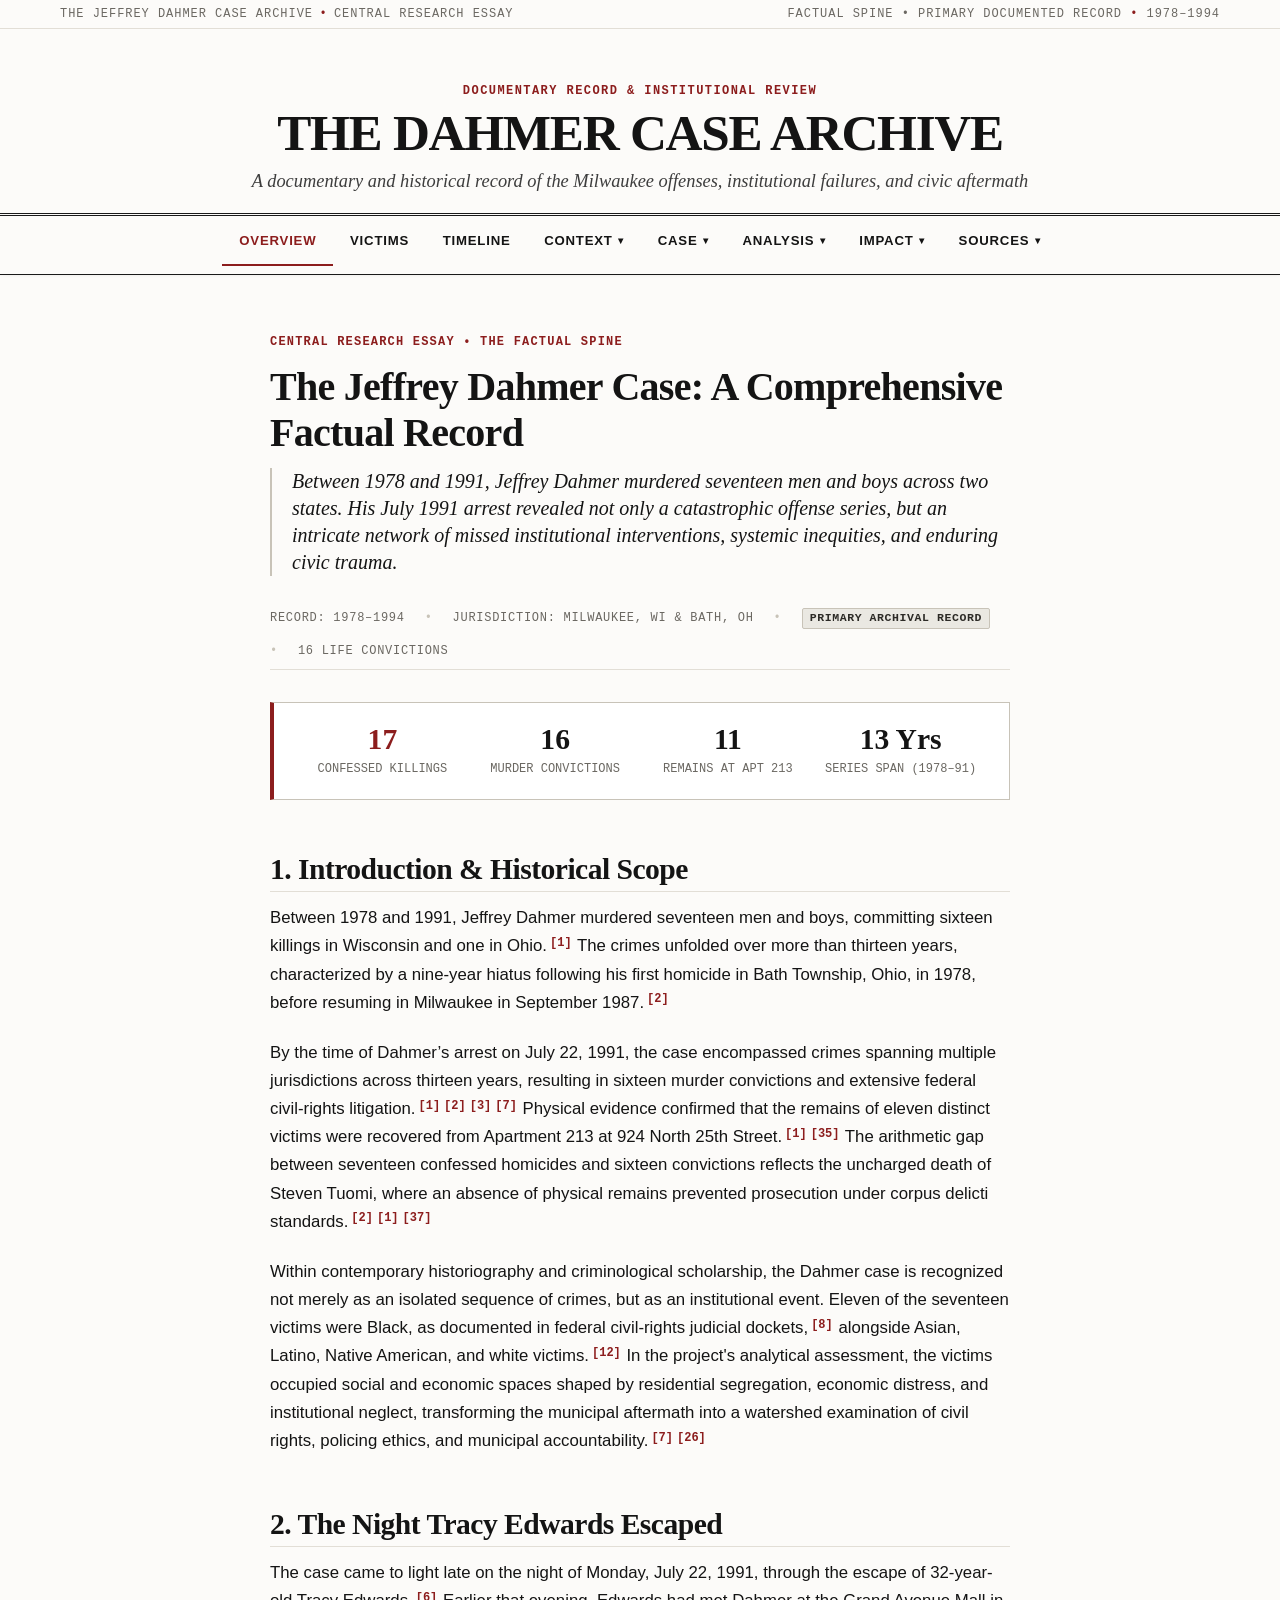
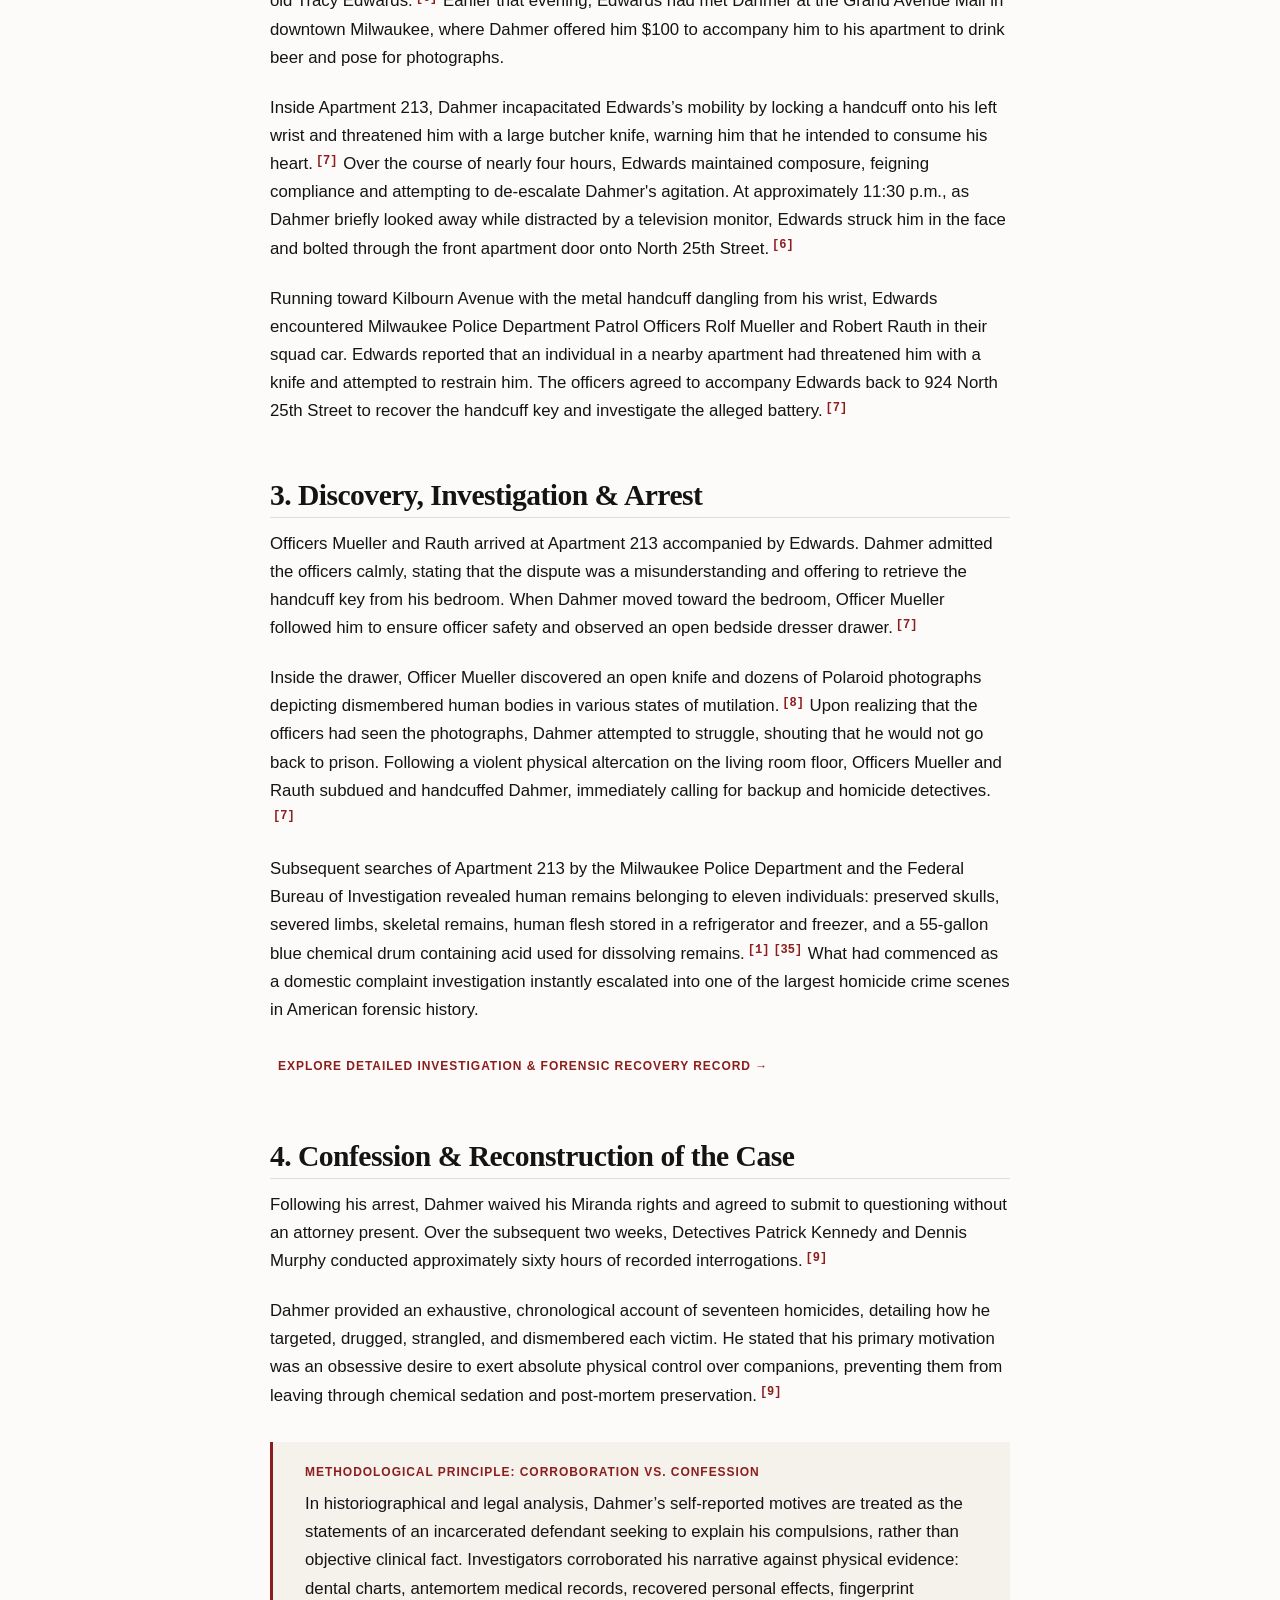
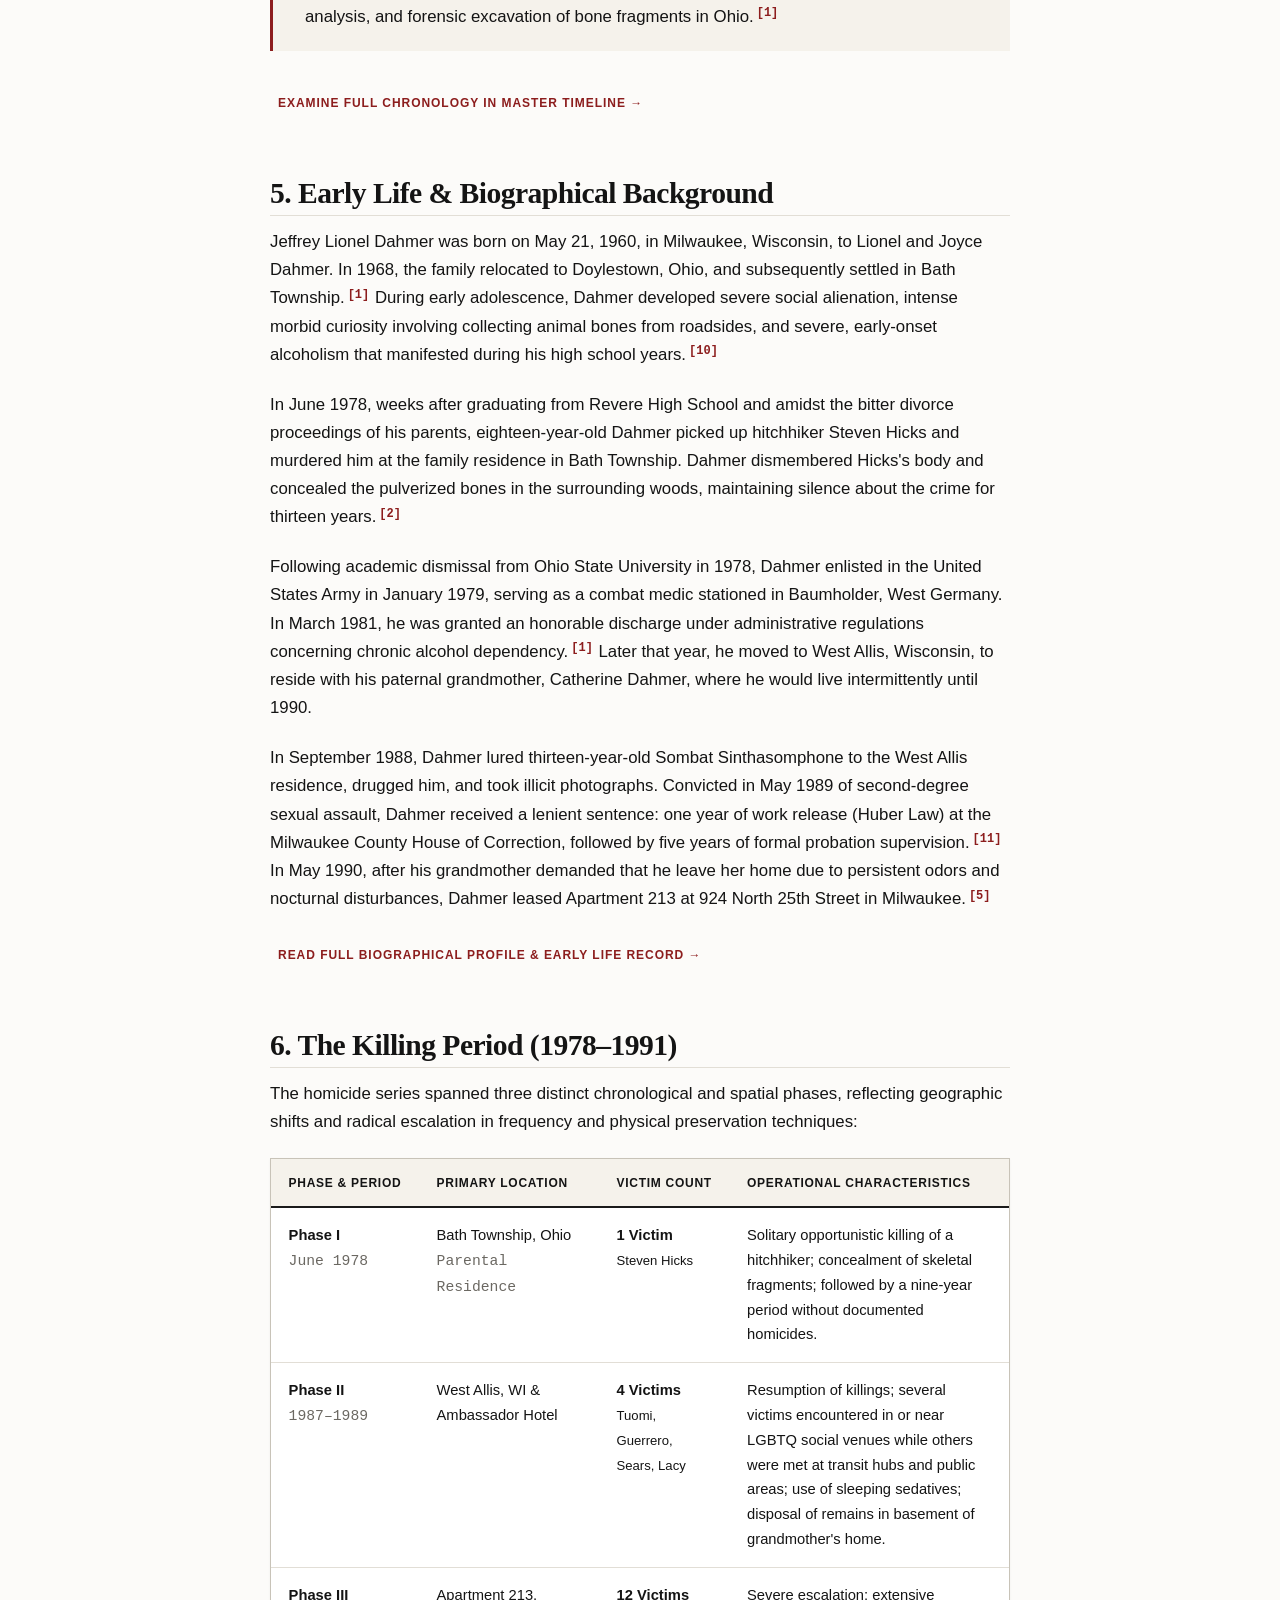
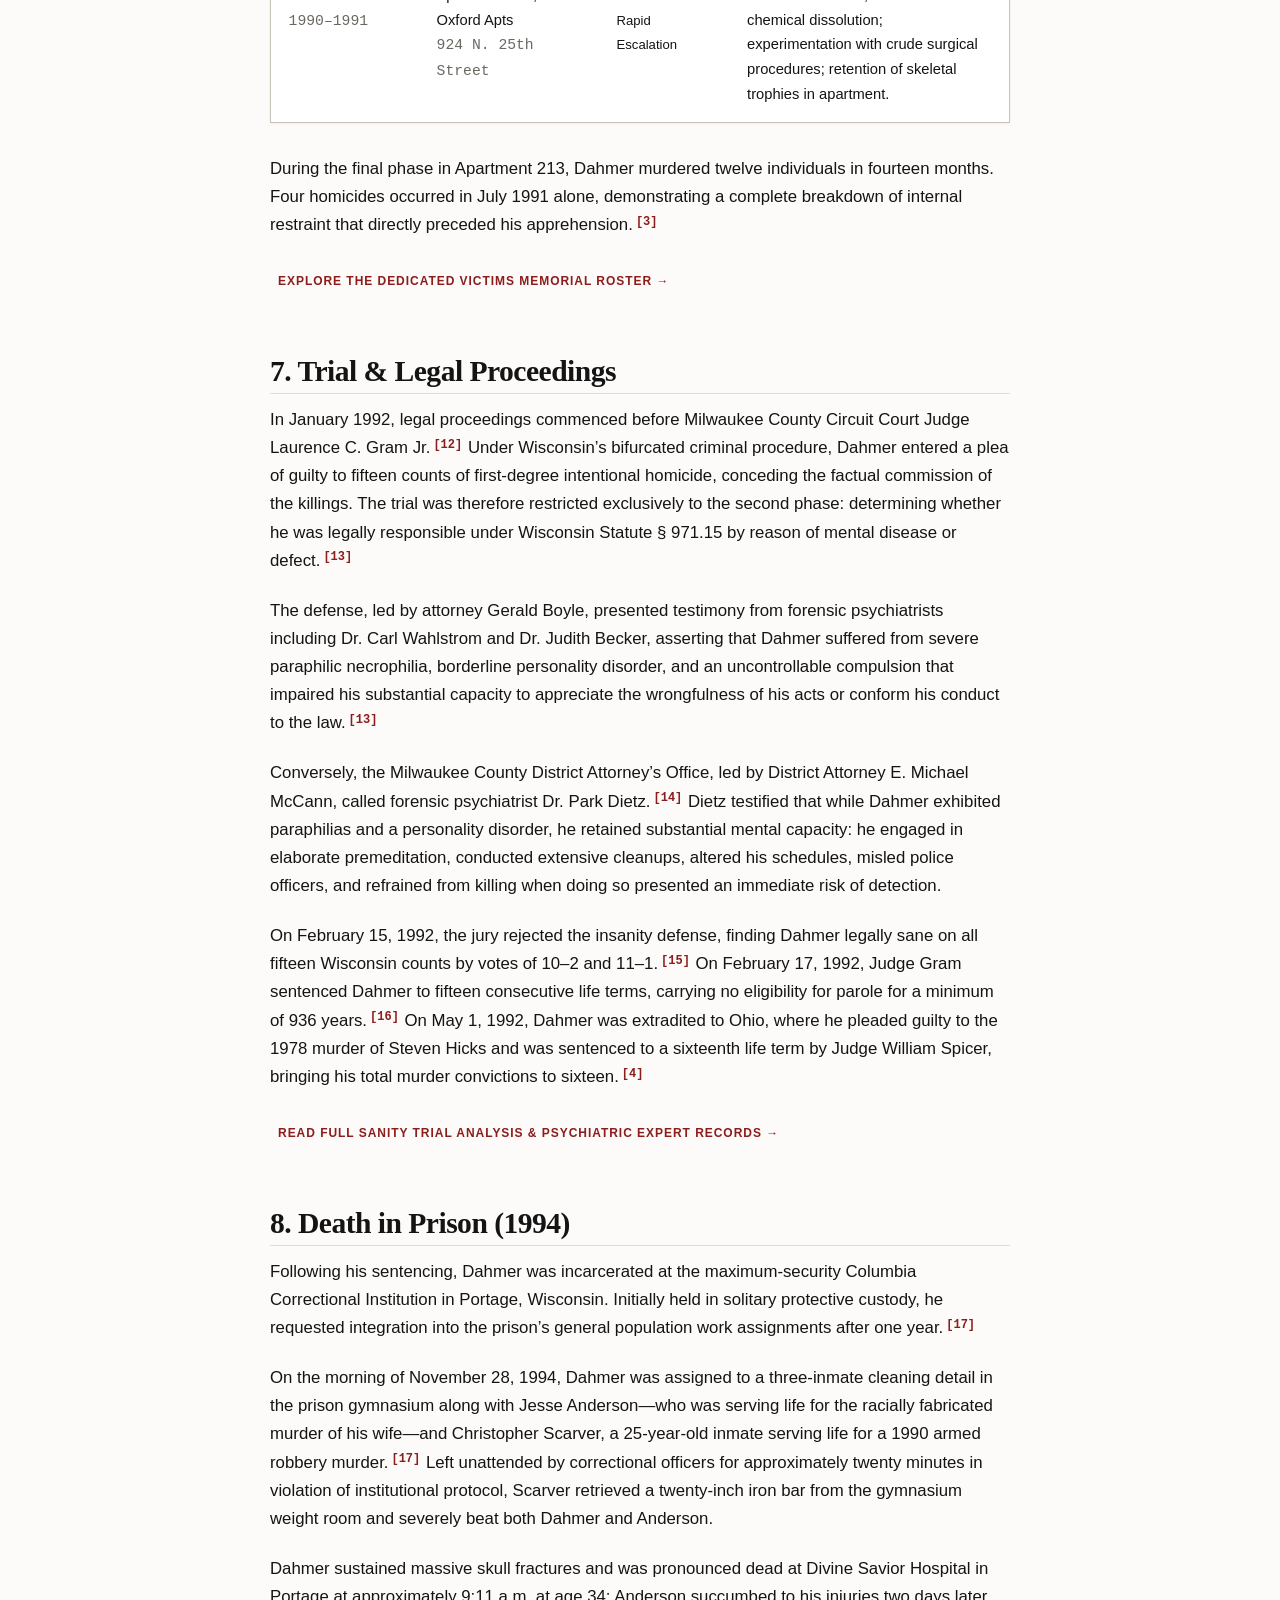
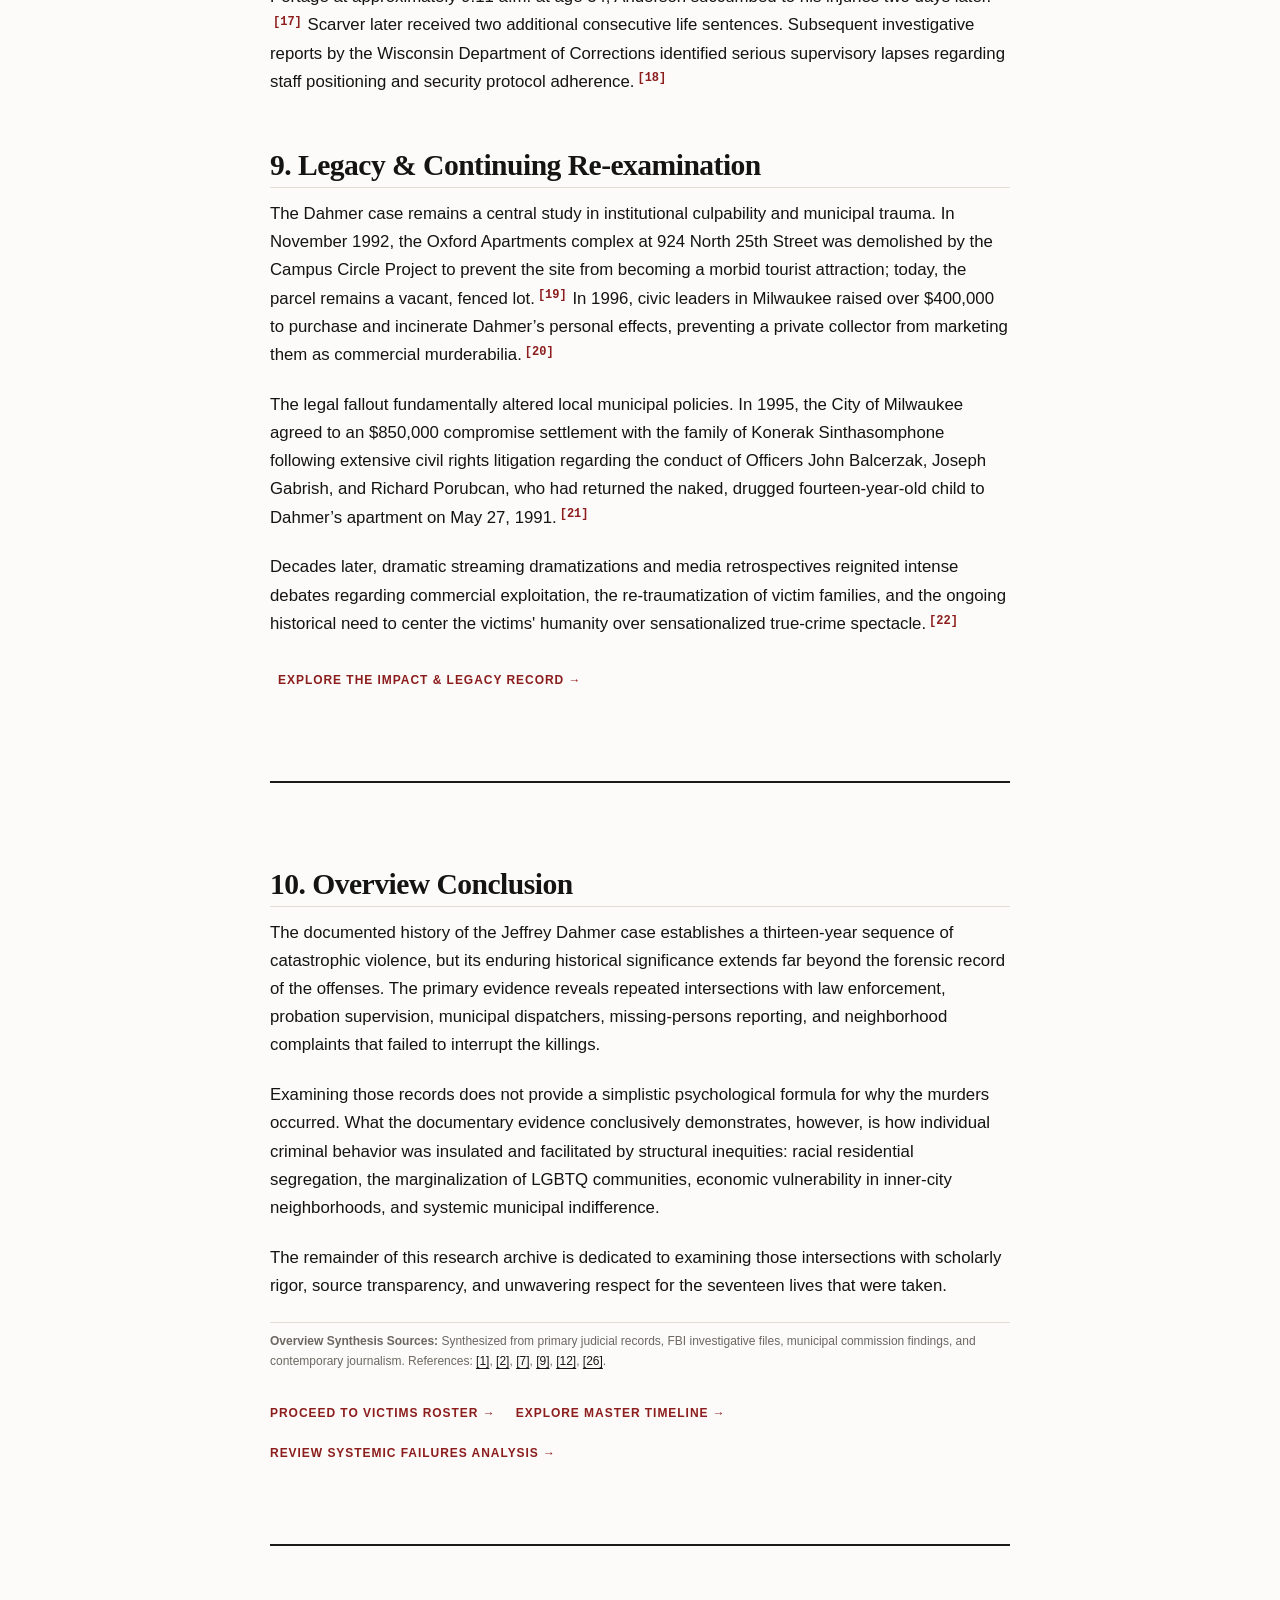
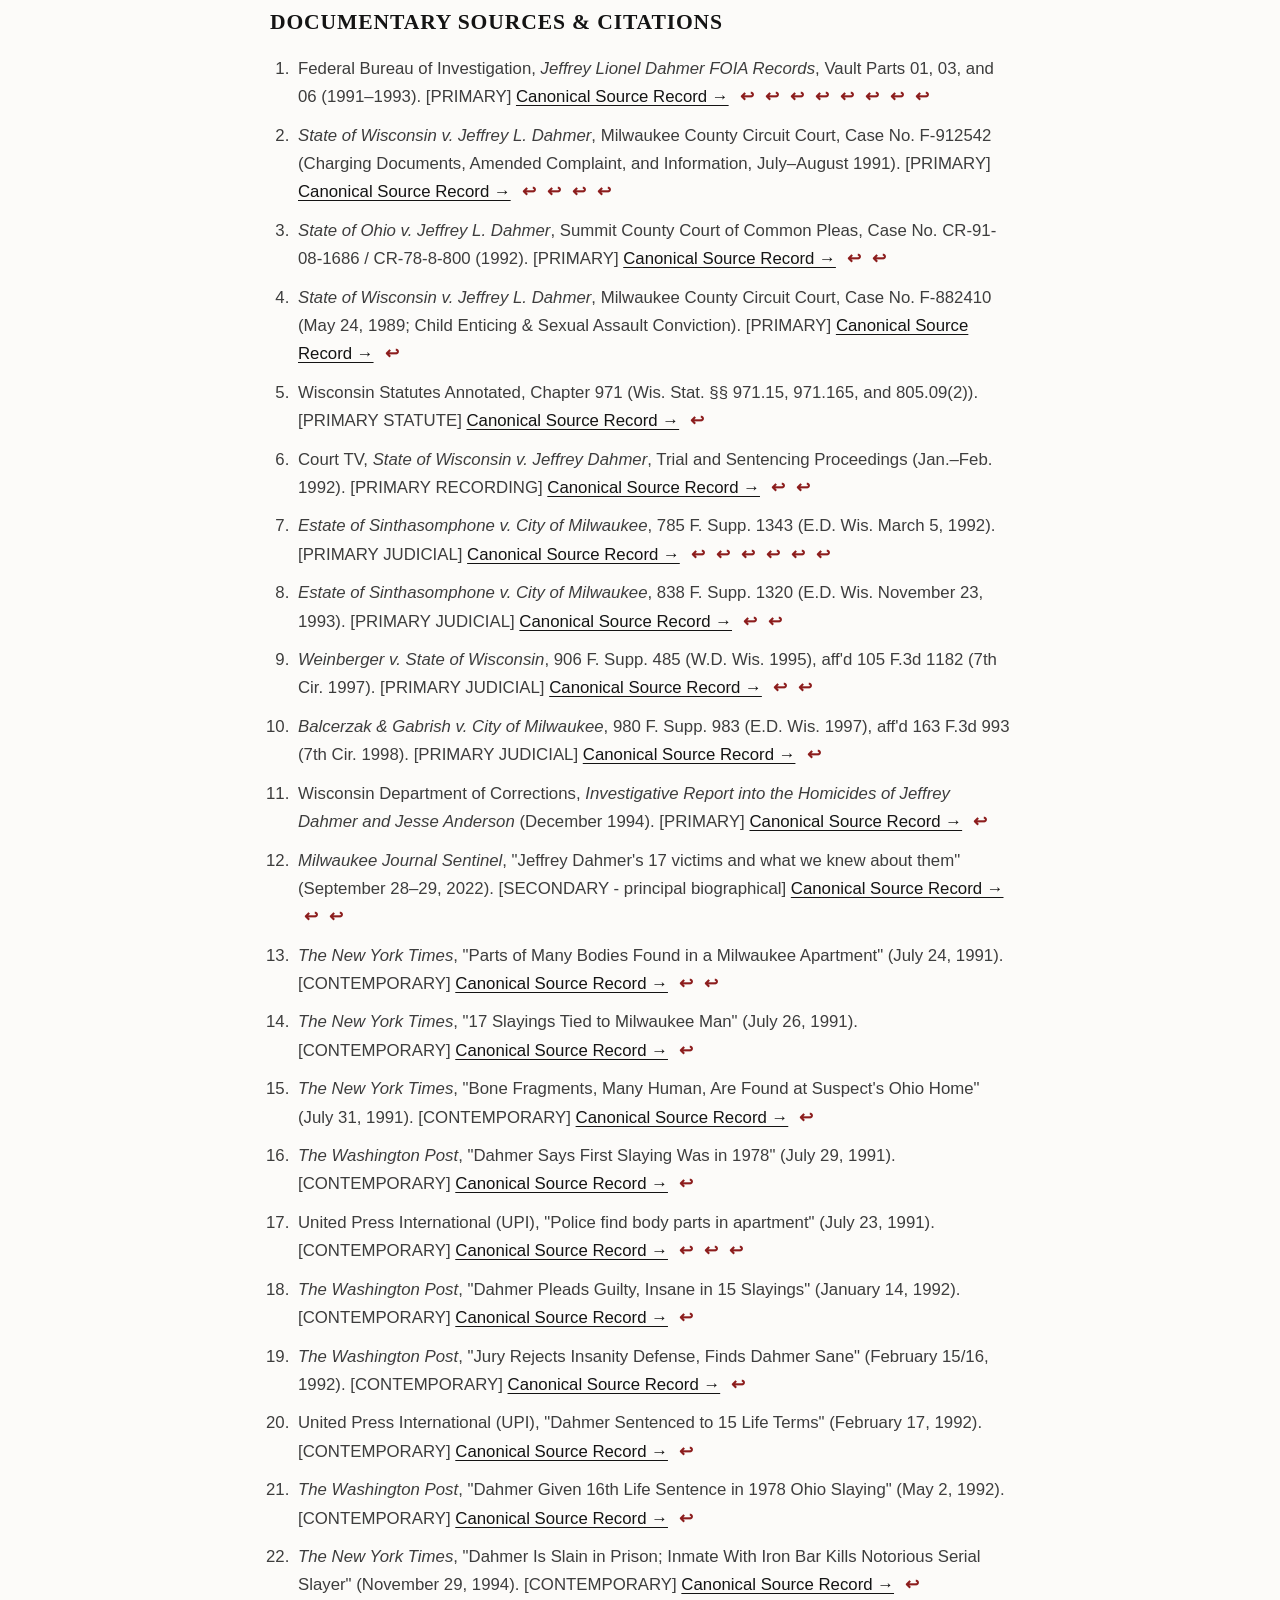
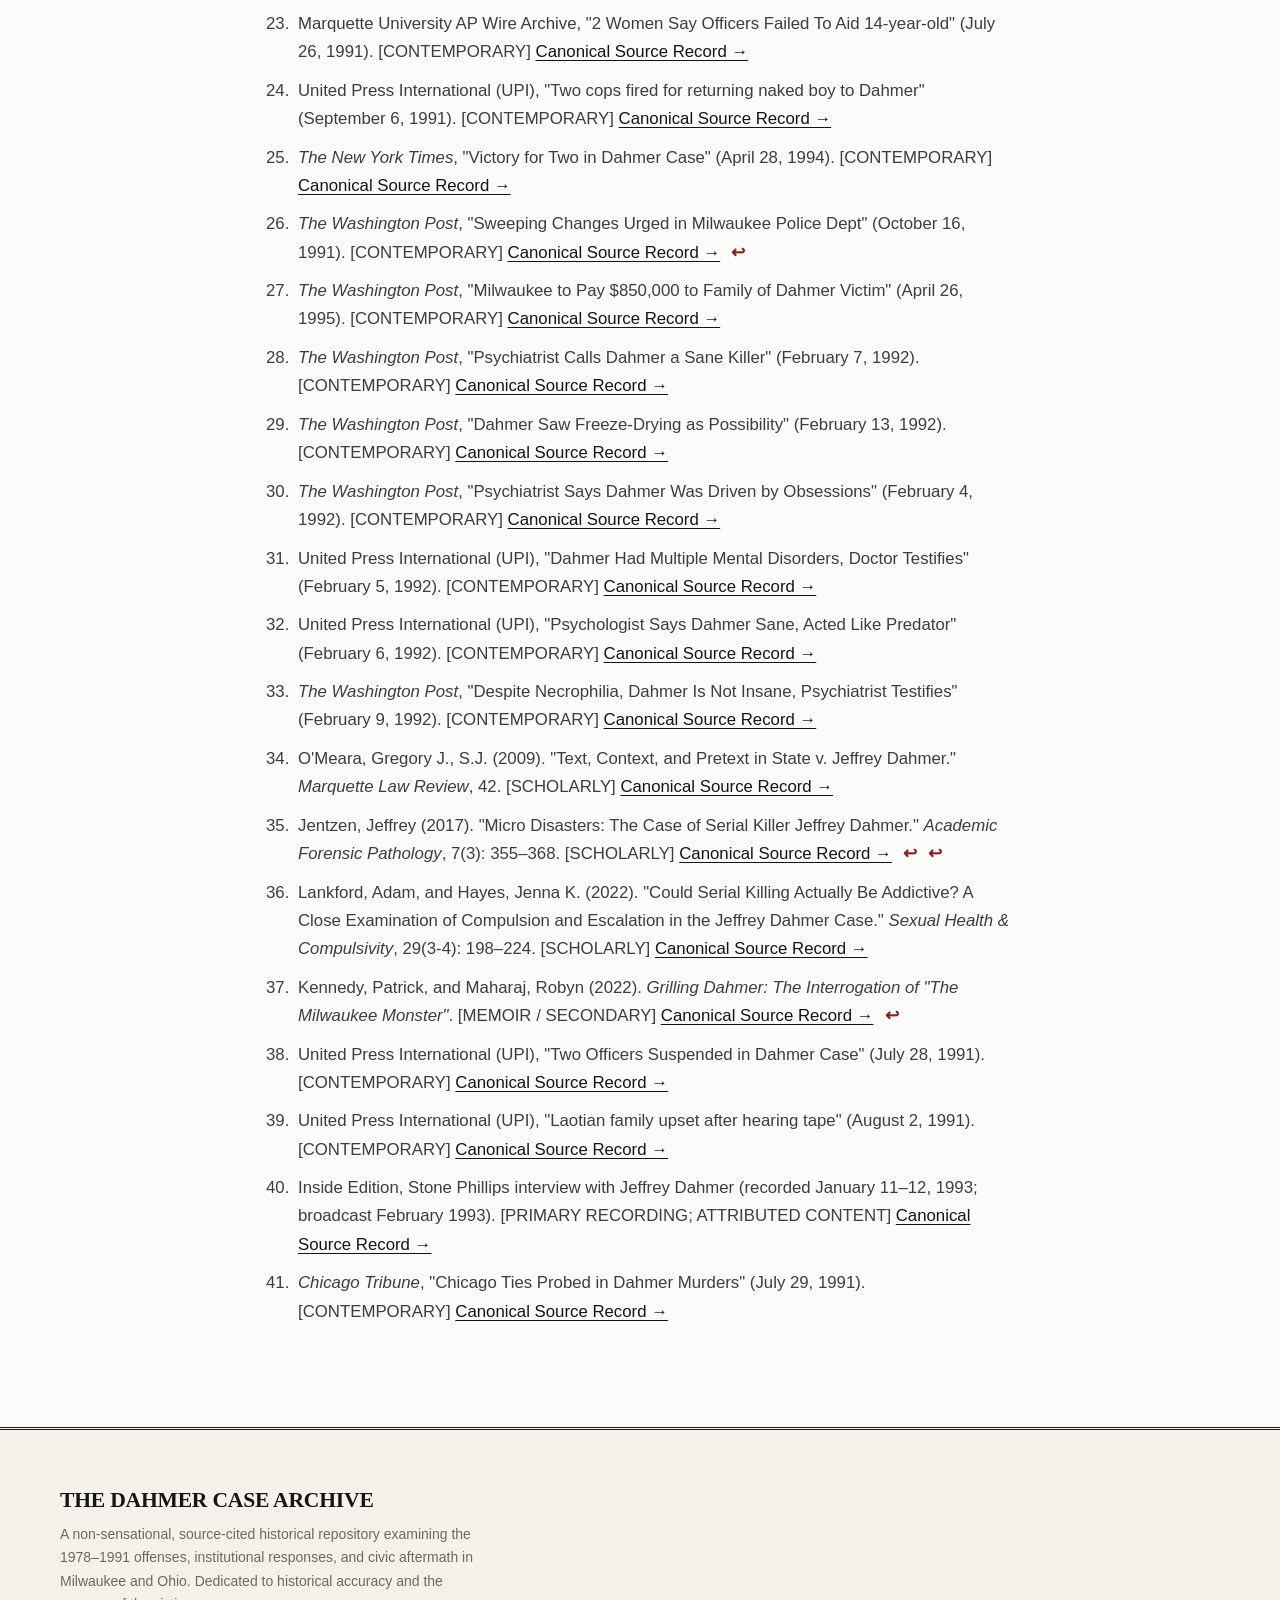
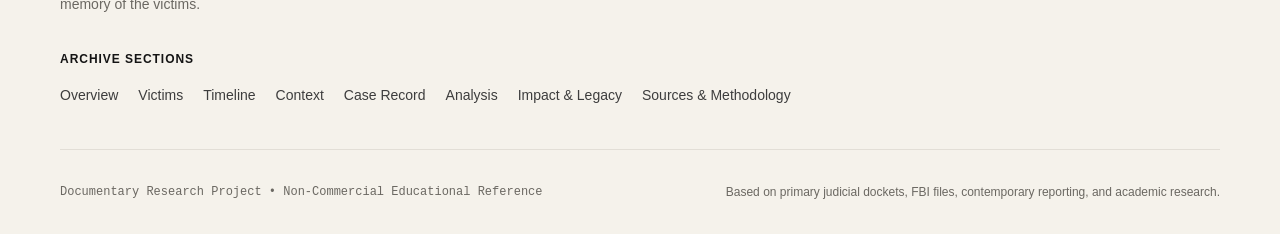
==== commit 56005cb5: "feat(phase-d): implement victims.html, build sources generator, and update prototypes - Implemented " ====
--- a/overview.html
+++ b/overview.html
@@ -5,9 +5,6 @@
   <meta name="viewport" content="width=device-width, initial-scale=1.0">
   <title>Overview: A Comprehensive Factual Record — The Dahmer Case Archive</title>
   <meta name="description" content="A comprehensive documentary record and factual spine of the Jeffrey Dahmer case: offenses, investigation, confession, sanity trial, and institutional aftermath.">
-  <link rel="preconnect" href="https://fonts.googleapis.com">
-  <link rel="preconnect" href="https://fonts.gstatic.com" crossorigin>
-  <link href="https://fonts.googleapis.com/css2?family=Inter:wght@400;500;600;700&family=JetBrains+Mono:wght@400;500;600&family=Newsreader:ital,opsz,wght@0,6..72,400;0,6..72,700;0,6..72,800;1,6..72,400;1,6..72,700&display=swap" rel="stylesheet">
   <link rel="stylesheet" href="assets/css/variables.css">
   <link rel="stylesheet" href="assets/css/base.css">
   <link rel="stylesheet" href="assets/css/layout.css">
@@ -171,10 +168,10 @@
           Between 1978 and 1991, Jeffrey Dahmer murdered seventeen men and boys, committing sixteen killings in Wisconsin and one in Ohio.<sup class="citation"><a href="#fn-1" id="ref-1">[1]</a></sup> The crimes unfolded over more than thirteen years, characterized by a nine-year hiatus following his first homicide in Bath Township, Ohio, in 1978, before resuming in Milwaukee in September 1987.<sup class="citation"><a href="#fn-2" id="ref-2">[2]</a></sup>
         </p>
         <p>
-          By the time of Dahmer’s arrest on July 22, 1991, investigators uncovered one of the most prolonged and consequential serial murder series in American history. Physical evidence confirmed that the remains of eleven victims were contained within Apartment 213 at 924 North 25th Street in Milwaukee’s Avenues West neighborhood.<sup class="citation"><a href="#fn-3" id="ref-3">[3]</a></sup> Following his arrest, Dahmer confessed to seventeen murders, leading to sixteen formal homicide convictions: fifteen life sentences imposed in Wisconsin and one in Ohio.<sup class="citation"><a href="#fn-4" id="ref-4">[4]</a></sup>
-        </p>
-        <p>
-          Within contemporary historiography and criminological scholarship, the Dahmer case is recognized not merely as an isolated sequence of crimes, but as an institutional event. The victims—predominantly young Black, Asian, Latino, and Native American men—occupied social and economic spaces that were heavily segregated, economically distressed, and under-protected by municipal authorities.<sup class="citation"><a href="#fn-5" id="ref-5">[5]</a></sup> The case intersected repeatedly with local law enforcement, parole supervision, 911 dispatch, and public housing authorities, exposing severe institutional vulnerabilities that transformed the incident into a watershed moment for civil rights, policing ethics, and municipal accountability.
+          By the time of Dahmer’s arrest on July 22, 1991, the case encompassed crimes spanning multiple jurisdictions across thirteen years, resulting in sixteen murder convictions and extensive federal civil-rights litigation.<sup class="citation"><a href="#fn-1" id="ref-1-2">[1]</a></sup><sup class="citation"><a href="#fn-2" id="ref-2-2">[2]</a></sup><sup class="citation"><a href="#fn-3" id="ref-3">[3]</a></sup><sup class="citation"><a href="#fn-7" id="ref-7">[7]</a></sup> Physical evidence confirmed that the remains of eleven distinct victims were recovered from Apartment 213 at 924 North 25th Street.<sup class="citation"><a href="#fn-1" id="ref-1-3">[1]</a></sup><sup class="citation"><a href="#fn-35" id="ref-35">[35]</a></sup> The arithmetic gap between seventeen confessed homicides and sixteen convictions reflects the uncharged death of Steven Tuomi, where an absence of physical remains prevented prosecution under corpus delicti standards.<sup class="citation"><a href="#fn-2" id="ref-2-3">[2]</a></sup><sup class="citation"><a href="#fn-1" id="ref-1-4">[1]</a></sup><sup class="citation"><a href="#fn-37" id="ref-37">[37]</a></sup>
+        </p>
+        <p>
+          Within contemporary historiography and criminological scholarship, the Dahmer case is recognized not merely as an isolated sequence of crimes, but as an institutional event. Eleven of the seventeen victims were Black, as documented in federal civil-rights judicial dockets,<sup class="citation"><a href="#fn-8" id="ref-8">[8]</a></sup> alongside Asian, Latino, Native American, and white victims.<sup class="citation"><a href="#fn-12" id="ref-12">[12]</a></sup> In the project's analytical assessment, the victims occupied social and economic spaces shaped by residential segregation, economic distress, and institutional neglect, transforming the municipal aftermath into a watershed examination of civil rights, policing ethics, and municipal accountability.<sup class="citation"><a href="#fn-7" id="ref-7-2">[7]</a></sup><sup class="citation"><a href="#fn-26" id="ref-26">[26]</a></sup>
         </p>
       </section>
 
@@ -185,10 +182,10 @@
           The case came to light late on the night of Monday, July 22, 1991, through the escape of 32-year-old Tracy Edwards.<sup class="citation"><a href="#fn-6" id="ref-6">[6]</a></sup> Earlier that evening, Edwards had met Dahmer at the Grand Avenue Mall in downtown Milwaukee, where Dahmer offered him $100 to accompany him to his apartment to drink beer and pose for photographs.
         </p>
         <p>
-          Inside Apartment 213, Dahmer incapacitated Edwards’s mobility by locking a handcuff onto his left wrist and threatened him with a large butcher knife, warning him that he intended to consume his heart.<sup class="citation"><a href="#fn-7" id="ref-7">[7]</a></sup> Over the course of nearly four hours, Edwards maintained composure, feigning compliance and attempting to de-escalate Dahmer's agitation. At approximately 11:30 p.m., as Dahmer briefly looked away while distracted by a television monitor, Edwards struck him in the face and bolted through the front apartment door onto North 25th Street.<sup class="citation"><a href="#fn-6" id="ref-6">[6]</a></sup>
-        </p>
-        <p>
-          Running toward Kilbourn Avenue with the metal handcuff dangling from his wrist, Edwards encountered Milwaukee Police Department Patrol Officers Rolf Mueller and Robert Rauth in their squad car. Edwards reported that an individual in a nearby apartment had threatened him with a knife and attempted to restrain him. The officers agreed to accompany Edwards back to 924 North 25th Street to recover the handcuff key and investigate the alleged battery.<sup class="citation"><a href="#fn-7" id="ref-7">[7]</a></sup>
+          Inside Apartment 213, Dahmer incapacitated Edwards’s mobility by locking a handcuff onto his left wrist and threatened him with a large butcher knife, warning him that he intended to consume his heart.<sup class="citation"><a href="#fn-7" id="ref-7-3">[7]</a></sup> Over the course of nearly four hours, Edwards maintained composure, feigning compliance and attempting to de-escalate Dahmer's agitation. At approximately 11:30 p.m., as Dahmer briefly looked away while distracted by a television monitor, Edwards struck him in the face and bolted through the front apartment door onto North 25th Street.<sup class="citation"><a href="#fn-6" id="ref-6-2">[6]</a></sup>
+        </p>
+        <p>
+          Running toward Kilbourn Avenue with the metal handcuff dangling from his wrist, Edwards encountered Milwaukee Police Department Patrol Officers Rolf Mueller and Robert Rauth in their squad car. Edwards reported that an individual in a nearby apartment had threatened him with a knife and attempted to restrain him. The officers agreed to accompany Edwards back to 924 North 25th Street to recover the handcuff key and investigate the alleged battery.<sup class="citation"><a href="#fn-7" id="ref-7-4">[7]</a></sup>
         </p>
       </section>
 
@@ -196,13 +193,13 @@
       <section id="discovery-arrest" aria-labelledby="sec3-heading">
         <h2 id="sec3-heading">3. Discovery, Investigation &amp; Arrest</h2>
         <p>
-          Officers Mueller and Rauth arrived at Apartment 213 accompanied by Edwards. Dahmer admitted the officers calmly, stating that the dispute was a misunderstanding and offering to retrieve the handcuff key from his bedroom. When Dahmer moved toward the bedroom, Officer Mueller followed him to ensure officer safety and observed an open bedside dresser drawer.<sup class="citation"><a href="#fn-7" id="ref-7">[7]</a></sup>
-        </p>
-        <p>
-          Inside the drawer, Officer Mueller discovered an open knife and dozens of Polaroid photographs depicting dismembered human bodies in various states of mutilation.<sup class="citation"><a href="#fn-8" id="ref-8">[8]</a></sup> Upon realizing that the officers had seen the photographs, Dahmer attempted to struggle, shouting that he would not go back to prison. Following a violent physical altercation on the living room floor, Officers Mueller and Rauth subdued and handcuffed Dahmer, immediately calling for backup and homicide detectives.<sup class="citation"><a href="#fn-7" id="ref-7">[7]</a></sup>
-        </p>
-        <p>
-          Subsequent searches of Apartment 213 by the Milwaukee Police Department and the Federal Bureau of Investigation revealed human remains belonging to eleven individuals: preserved skulls, severed limbs, skeletal remains, human flesh stored in a refrigerator and freezer, and a 57-gallon blue chemical drum containing acid used for dissolving remains.<sup class="citation"><a href="#fn-3" id="ref-3">[3]</a></sup> What had commenced as a domestic complaint investigation instantly escalated into one of the largest homicide crime scenes in American forensic history.
+          Officers Mueller and Rauth arrived at Apartment 213 accompanied by Edwards. Dahmer admitted the officers calmly, stating that the dispute was a misunderstanding and offering to retrieve the handcuff key from his bedroom. When Dahmer moved toward the bedroom, Officer Mueller followed him to ensure officer safety and observed an open bedside dresser drawer.<sup class="citation"><a href="#fn-7" id="ref-7-5">[7]</a></sup>
+        </p>
+        <p>
+          Inside the drawer, Officer Mueller discovered an open knife and dozens of Polaroid photographs depicting dismembered human bodies in various states of mutilation.<sup class="citation"><a href="#fn-8" id="ref-8-2">[8]</a></sup> Upon realizing that the officers had seen the photographs, Dahmer attempted to struggle, shouting that he would not go back to prison. Following a violent physical altercation on the living room floor, Officers Mueller and Rauth subdued and handcuffed Dahmer, immediately calling for backup and homicide detectives.<sup class="citation"><a href="#fn-7" id="ref-7-6">[7]</a></sup>
+        </p>
+        <p>
+          Subsequent searches of Apartment 213 by the Milwaukee Police Department and the Federal Bureau of Investigation revealed human remains belonging to eleven individuals: preserved skulls, severed limbs, skeletal remains, human flesh stored in a refrigerator and freezer, and a 55-gallon blue chemical drum containing acid used for dissolving remains.<sup class="citation"><a href="#fn-1" id="ref-1-5">[1]</a></sup><sup class="citation"><a href="#fn-35" id="ref-35-2">[35]</a></sup> What had commenced as a domestic complaint investigation instantly escalated into one of the largest homicide crime scenes in American forensic history.
         </p>
         <p>
           <a href="case.html#investigation-arrest" class="read-more-link">Explore Detailed Investigation &amp; Forensic Recovery Record →</a>
@@ -216,12 +213,12 @@
           Following his arrest, Dahmer waived his Miranda rights and agreed to submit to questioning without an attorney present. Over the subsequent two weeks, Detectives Patrick Kennedy and Dennis Murphy conducted approximately sixty hours of recorded interrogations.<sup class="citation"><a href="#fn-9" id="ref-9">[9]</a></sup>
         </p>
         <p>
-          Dahmer provided an exhaustive, chronological account of seventeen homicides, detailing how he targeted, drugged, strangled, and dismembered each victim. He stated that his primary motivation was an obsessive desire to exert absolute physical control over companions, preventing them from leaving through chemical sedation and post-mortem preservation.<sup class="citation"><a href="#fn-9" id="ref-9">[9]</a></sup>
+          Dahmer provided an exhaustive, chronological account of seventeen homicides, detailing how he targeted, drugged, strangled, and dismembered each victim. He stated that his primary motivation was an obsessive desire to exert absolute physical control over companions, preventing them from leaving through chemical sedation and post-mortem preservation.<sup class="citation"><a href="#fn-9" id="ref-9-2">[9]</a></sup>
         </p>
         <div class="editorial-callout">
           <div class="callout-title">Methodological Principle: Corroboration vs. Confession</div>
           <p>
-            In historiographical and legal analysis, Dahmer’s self-reported motives are treated as the statements of an incarcerated defendant seeking to explain his compulsions, rather than objective clinical fact. Investigators corroborated his narrative against physical evidence: dental charts, antemortem medical records, recovered personal effects, fingerprint analysis, and forensic excavation of bone fragments in Ohio.<sup class="citation"><a href="#fn-1" id="ref-1">[1]</a></sup>
+            In historiographical and legal analysis, Dahmer’s self-reported motives are treated as the statements of an incarcerated defendant seeking to explain his compulsions, rather than objective clinical fact. Investigators corroborated his narrative against physical evidence: dental charts, antemortem medical records, recovered personal effects, fingerprint analysis, and forensic excavation of bone fragments in Ohio.<sup class="citation"><a href="#fn-1" id="ref-1-6">[1]</a></sup>
           </p>
         </div>
         <p>
@@ -233,13 +230,13 @@
       <section id="early-life" aria-labelledby="sec5-heading">
         <h2 id="sec5-heading">5. Early Life &amp; Biographical Background</h2>
         <p>
-          Jeffrey Lionel Dahmer was born on May 21, 1960, in Milwaukee, Wisconsin, to Lionel and Joyce Dahmer. In 1968, the family relocated to Doylestown, Ohio, and subsequently settled in Bath Township.<sup class="citation"><a href="#fn-1" id="ref-1">[1]</a></sup> During early adolescence, Dahmer developed severe social alienation, intense morbid curiosity involving collecting animal bones from roadsides, and severe, early-onset alcoholism that manifested during his high school years.<sup class="citation"><a href="#fn-10" id="ref-10">[10]</a></sup>
-        </p>
-        <p>
-          In June 1978, weeks after graduating from Revere High School and amidst the bitter divorce proceedings of his parents, eighteen-year-old Dahmer picked up hitchhiker Steven Hicks and murdered him at the family residence in Bath Township. Dahmer dismembered Hicks's body and concealed the pulverized bones in the surrounding woods, maintaining silence about the crime for thirteen years.<sup class="citation"><a href="#fn-2" id="ref-2">[2]</a></sup>
-        </p>
-        <p>
-          Following academic dismissal from Ohio State University in 1978, Dahmer enlisted in the United States Army in January 1979, serving as a combat medic stationed in Baumholder, West Germany. In March 1981, he was granted an honorable discharge under administrative regulations concerning chronic alcohol dependency.<sup class="citation"><a href="#fn-1" id="ref-1">[1]</a></sup> Later that year, he moved to West Allis, Wisconsin, to reside with his paternal grandmother, Catherine Dahmer, where he would live intermittently until 1990.
+          Jeffrey Lionel Dahmer was born on May 21, 1960, in Milwaukee, Wisconsin, to Lionel and Joyce Dahmer. In 1968, the family relocated to Doylestown, Ohio, and subsequently settled in Bath Township.<sup class="citation"><a href="#fn-1" id="ref-1-7">[1]</a></sup> During early adolescence, Dahmer developed severe social alienation, intense morbid curiosity involving collecting animal bones from roadsides, and severe, early-onset alcoholism that manifested during his high school years.<sup class="citation"><a href="#fn-10" id="ref-10">[10]</a></sup>
+        </p>
+        <p>
+          In June 1978, weeks after graduating from Revere High School and amidst the bitter divorce proceedings of his parents, eighteen-year-old Dahmer picked up hitchhiker Steven Hicks and murdered him at the family residence in Bath Township. Dahmer dismembered Hicks's body and concealed the pulverized bones in the surrounding woods, maintaining silence about the crime for thirteen years.<sup class="citation"><a href="#fn-2" id="ref-2-4">[2]</a></sup>
+        </p>
+        <p>
+          Following academic dismissal from Ohio State University in 1978, Dahmer enlisted in the United States Army in January 1979, serving as a combat medic stationed in Baumholder, West Germany. In March 1981, he was granted an honorable discharge under administrative regulations concerning chronic alcohol dependency.<sup class="citation"><a href="#fn-1" id="ref-1-8">[1]</a></sup> Later that year, he moved to West Allis, Wisconsin, to reside with his paternal grandmother, Catherine Dahmer, where he would live intermittently until 1990.
         </p>
         <p>
           In September 1988, Dahmer lured thirteen-year-old Sombat Sinthasomphone to the West Allis residence, drugged him, and took illicit photographs. Convicted in May 1989 of second-degree sexual assault, Dahmer received a lenient sentence: one year of work release (Huber Law) at the Milwaukee County House of Correction, followed by five years of formal probation supervision.<sup class="citation"><a href="#fn-11" id="ref-11">[11]</a></sup> In May 1990, after his grandmother demanded that he leave her home due to persistent odors and nocturnal disturbances, Dahmer leased Apartment 213 at 924 North 25th Street in Milwaukee.<sup class="citation"><a href="#fn-5" id="ref-5">[5]</a></sup>
@@ -278,7 +275,7 @@
                 <td><strong>Phase II</strong><br><span class="font-mono text-xs text-muted">1987–1989</span></td>
                 <td>West Allis, WI &amp;<br>Ambassador Hotel</td>
                 <td><strong>4 Victims</strong><br><span style="font-size: 0.82rem;">Tuomi, Guerrero, Sears, Lacy</span></td>
-                <td>Resumption of killings; targeting gay bars in Milwaukee; use of sleeping sedatives; disposal of remains in basement of grandmother's home.</td>
+                <td>Resumption of killings; several victims encountered in or near LGBTQ social venues while others were met at transit hubs and public areas; use of sleeping sedatives; disposal of remains in basement of grandmother's home.</td>
               </tr>
               <tr>
                 <td><strong>Phase III</strong><br><span class="font-mono text-xs text-muted">1990–1991</span></td>
@@ -291,7 +288,7 @@
         </div>
 
         <p>
-          During the final phase in Apartment 213, Dahmer murdered twelve individuals in fourteen months. Four homicides occurred in July 1991 alone, demonstrating a complete breakdown of internal restraint that directly preceded his apprehension.<sup class="citation"><a href="#fn-3" id="ref-3">[3]</a></sup>
+          During the final phase in Apartment 213, Dahmer murdered twelve individuals in fourteen months. Four homicides occurred in July 1991 alone, demonstrating a complete breakdown of internal restraint that directly preceded his apprehension.<sup class="citation"><a href="#fn-3" id="ref-3-2">[3]</a></sup>
         </p>
         <p>
           <a href="victims.html" class="read-more-link">Explore the Dedicated Victims Memorial Roster →</a>
@@ -302,10 +299,10 @@
       <section id="trial-proceedings" aria-labelledby="sec7-heading">
         <h2 id="sec7-heading">7. Trial &amp; Legal Proceedings</h2>
         <p>
-          In January 1992, legal proceedings commenced before Milwaukee County Circuit Court Judge Laurence C. Gram Jr.<sup class="citation"><a href="#fn-12" id="ref-12">[12]</a></sup> Under Wisconsin’s bifurcated criminal procedure, Dahmer entered a plea of guilty to fifteen counts of first-degree intentional homicide, conceding the factual commission of the killings. The trial was therefore restricted exclusively to the second phase: determining whether he was legally responsible under Wisconsin Statute § 971.15 by reason of mental disease or defect.<sup class="citation"><a href="#fn-13" id="ref-13">[13]</a></sup>
-        </p>
-        <p>
-          The defense, led by attorney Gerald Boyle, presented testimony from forensic psychiatrists including Dr. Carl Wahlstrom and Dr. Judith Becker, asserting that Dahmer suffered from severe paraphilic necrophilia, borderline personality disorder, and an uncontrollable compulsion that impaired his substantial capacity to appreciate the wrongfulness of his acts or conform his conduct to the law.<sup class="citation"><a href="#fn-13" id="ref-13">[13]</a></sup>
+          In January 1992, legal proceedings commenced before Milwaukee County Circuit Court Judge Laurence C. Gram Jr.<sup class="citation"><a href="#fn-12" id="ref-12-2">[12]</a></sup> Under Wisconsin’s bifurcated criminal procedure, Dahmer entered a plea of guilty to fifteen counts of first-degree intentional homicide, conceding the factual commission of the killings. The trial was therefore restricted exclusively to the second phase: determining whether he was legally responsible under Wisconsin Statute § 971.15 by reason of mental disease or defect.<sup class="citation"><a href="#fn-13" id="ref-13">[13]</a></sup>
+        </p>
+        <p>
+          The defense, led by attorney Gerald Boyle, presented testimony from forensic psychiatrists including Dr. Carl Wahlstrom and Dr. Judith Becker, asserting that Dahmer suffered from severe paraphilic necrophilia, borderline personality disorder, and an uncontrollable compulsion that impaired his substantial capacity to appreciate the wrongfulness of his acts or conform his conduct to the law.<sup class="citation"><a href="#fn-13" id="ref-13-2">[13]</a></sup>
         </p>
         <p>
           Conversely, the Milwaukee County District Attorney’s Office, led by District Attorney E. Michael McCann, called forensic psychiatrist Dr. Park Dietz.<sup class="citation"><a href="#fn-14" id="ref-14">[14]</a></sup> Dietz testified that while Dahmer exhibited paraphilias and a personality disorder, he retained substantial mental capacity: he engaged in elaborate premeditation, conducted extensive cleanups, altered his schedules, misled police officers, and refrained from killing when doing so presented an immediate risk of detection.
@@ -325,10 +322,10 @@
           Following his sentencing, Dahmer was incarcerated at the maximum-security Columbia Correctional Institution in Portage, Wisconsin. Initially held in solitary protective custody, he requested integration into the prison’s general population work assignments after one year.<sup class="citation"><a href="#fn-17" id="ref-17">[17]</a></sup>
         </p>
         <p>
-          On the morning of November 28, 1994, Dahmer was assigned to a three-inmate cleaning detail in the prison gymnasium along with Jesse Anderson—who was serving life for the racially fabricated murder of his wife—and Christopher Scarver, a 25-year-old inmate serving life for a 1990 armed robbery murder.<sup class="citation"><a href="#fn-17" id="ref-17">[17]</a></sup> Left unattended by correctional officers for approximately twenty minutes in violation of institutional protocol, Scarver retrieved a twenty-inch iron bar from the gymnasium weight room and severely beat both Dahmer and Anderson.
-        </p>
-        <p>
-          Dahmer sustained massive skull fractures and was pronounced dead at Divine Savior Hospital in Portage at approximately 9:11 a.m. at age 34; Anderson succumbed to his injuries two days later.<sup class="citation"><a href="#fn-17" id="ref-17">[17]</a></sup> Scarver later received two additional consecutive life sentences. Subsequent investigative reports by the Wisconsin Department of Corrections identified serious supervisory lapses regarding staff positioning and security protocol adherence.<sup class="citation"><a href="#fn-18" id="ref-18">[18]</a></sup>
+          On the morning of November 28, 1994, Dahmer was assigned to a three-inmate cleaning detail in the prison gymnasium along with Jesse Anderson—who was serving life for the racially fabricated murder of his wife—and Christopher Scarver, a 25-year-old inmate serving life for a 1990 armed robbery murder.<sup class="citation"><a href="#fn-17" id="ref-17-2">[17]</a></sup> Left unattended by correctional officers for approximately twenty minutes in violation of institutional protocol, Scarver retrieved a twenty-inch iron bar from the gymnasium weight room and severely beat both Dahmer and Anderson.
+        </p>
+        <p>
+          Dahmer sustained massive skull fractures and was pronounced dead at Divine Savior Hospital in Portage at approximately 9:11 a.m. at age 34; Anderson succumbed to his injuries two days later.<sup class="citation"><a href="#fn-17" id="ref-17-3">[17]</a></sup> Scarver later received two additional consecutive life sentences. Subsequent investigative reports by the Wisconsin Department of Corrections identified serious supervisory lapses regarding staff positioning and security protocol adherence.<sup class="citation"><a href="#fn-18" id="ref-18">[18]</a></sup>
         </p>
       </section>
 
@@ -361,6 +358,9 @@
         <p>
           The remainder of this research archive is dedicated to examining those intersections with scholarly rigor, source transparency, and unwavering respect for the seventeen lives that were taken.
         </p>
+        <div class="block-citation" style="margin-top: var(--space-md); font-size: var(--text-xs); color: var(--text-muted); border-top: 1px solid var(--border-light); padding-top: var(--space-xs);">
+          <strong>Overview Synthesis Sources:</strong> Synthesized from primary judicial records, FBI investigative files, municipal commission findings, and contemporary journalism. References: <a href="#fn-1">[1]</a>, <a href="#fn-2">[2]</a>, <a href="#fn-7">[7]</a>, <a href="#fn-9">[9]</a>, <a href="#fn-12">[12]</a>, <a href="#fn-26">[26]</a>.
+        </div>
         <div style="margin-top: var(--space-lg); display: flex; gap: var(--space-md); flex-wrap: wrap;">
           <a href="victims.html" class="read-more-link" style="padding: 0;">Proceed to Victims Roster →</a>
           <a href="timeline.html" class="read-more-link" style="padding: 0;">Explore Master Timeline →</a>
@@ -373,92 +373,217 @@
         <h3 id="footnotes-heading" class="footnotes-heading">Documentary Sources &amp; Citations</h3>
         <ol class="footnotes-list">
           <li id="fn-1">
-            Federal Bureau of Investigation, <em>Jeffrey Lionel Dahmer FOIA Files</em>, Parts 01–14 (Washington, D.C.: U.S. Department of Justice, 1991–1993). Verified record of 17 confessed killings and 16 convictions. 
-            <a href="#ref-1" class="footnote-backref" aria-label="Back to citation 1">↑ back to text</a>
+            Federal Bureau of Investigation, <em>Jeffrey Lionel Dahmer FOIA Records</em>, Vault Parts 01, 03, and 06 (1991–1993). [PRIMARY]
+            <a href="sources.html#src-fbi-vault" class="canonical-source-link">Canonical Source Record →</a>
+            <a href="#ref-1" class="footnote-backref" aria-label="Back to reference 1">&#8617;</a>
+            <a href="#ref-1-2" class="footnote-backref" aria-label="Back to reference 1, second occurrence">&#8617;</a>
+            <a href="#ref-1-3" class="footnote-backref" aria-label="Back to reference 1, third occurrence">&#8617;</a>
+            <a href="#ref-1-4" class="footnote-backref" aria-label="Back to reference 1, fourth occurrence">&#8617;</a>
+            <a href="#ref-1-5" class="footnote-backref" aria-label="Back to reference 1, fifth occurrence">&#8617;</a>
+            <a href="#ref-1-6" class="footnote-backref" aria-label="Back to reference 1, sixth occurrence">&#8617;</a>
+            <a href="#ref-1-7" class="footnote-backref" aria-label="Back to reference 1, seventh occurrence">&#8617;</a>
+            <a href="#ref-1-8" class="footnote-backref" aria-label="Back to reference 1, eighth occurrence">&#8617;</a>
           </li>
           <li id="fn-2">
-            <em>The Washington Post</em>, "Dahmer Says First Slaying Was in 1978," July 29, 1991. Documentation of the Steven Hicks homicide in Bath Township, Ohio.
-            <a href="#ref-2" class="footnote-backref" aria-label="Back to citation 2">↑ back to text</a>
+            <em>State of Wisconsin v. Jeffrey L. Dahmer</em>, Milwaukee County Circuit Court, Case No. F-912542 (Charging Documents, Amended Complaint, and Information, July–August 1991). [PRIMARY]
+            <a href="sources.html#src-wi-complaint-f912542" class="canonical-source-link">Canonical Source Record →</a>
+            <a href="#ref-2" class="footnote-backref" aria-label="Back to reference 2">&#8617;</a>
+            <a href="#ref-2-2" class="footnote-backref" aria-label="Back to reference 2, second occurrence">&#8617;</a>
+            <a href="#ref-2-3" class="footnote-backref" aria-label="Back to reference 2, third occurrence">&#8617;</a>
+            <a href="#ref-2-4" class="footnote-backref" aria-label="Back to reference 2, fourth occurrence">&#8617;</a>
           </li>
           <li id="fn-3">
-            Federal Bureau of Investigation, "Serial Killers, Part 7: Jeffrey Dahmer," <em>FBI.gov Historical Stories</em>, 2014. Confirms forensic identification of 11 victims' remains from Apartment 213.
-            <a href="#ref-3" class="footnote-backref" aria-label="Back to citation 3">↑ back to text</a>
+            <em>State of Ohio v. Jeffrey L. Dahmer</em>, Summit County Court of Common Pleas, Case No. CR-91-08-1686 / CR-78-8-800 (1992). [PRIMARY]
+            <a href="sources.html#src-oh-cr-91-08-1686" class="canonical-source-link">Canonical Source Record →</a>
+            <a href="#ref-3" class="footnote-backref" aria-label="Back to reference 3">&#8617;</a>
+            <a href="#ref-3-2" class="footnote-backref" aria-label="Back to reference 3, second occurrence">&#8617;</a>
           </li>
           <li id="fn-4">
-            United Press International (UPI), "Dahmer Sentenced to Life for Hicks Murder," May 1, 1992. Formal record of Summit County Ohio guilty plea and sixteenth life sentence.
-            <a href="#ref-4" class="footnote-backref" aria-label="Back to citation 4">↑ back to text</a>
+            <em>State of Wisconsin v. Jeffrey L. Dahmer</em>, Milwaukee County Circuit Court, Case No. F-882410 (May 24, 1989; Child Enticing &amp; Sexual Assault Conviction). [PRIMARY]
+            <a href="sources.html#src-wi-f882410" class="canonical-source-link">Canonical Source Record →</a>
+            <a href="#ref-4" class="footnote-backref" aria-label="Back to reference 4">&#8617;</a>
           </li>
           <li id="fn-5">
-            Encyclopedia of Milwaukee, "Avenues West" and "Near West Side" historical monographs (University of Wisconsin-Milwaukee, 2018).
-            <a href="#ref-5" class="footnote-backref" aria-label="Back to citation 5">↑ back to text</a>
+            Wisconsin Statutes Annotated, Chapter 971 (Wis. Stat. §§ 971.15, 971.165, and 805.09(2)). [PRIMARY STATUTE]
+            <a href="sources.html#src-wis-971-15-165" class="canonical-source-link">Canonical Source Record →</a>
+            <a href="#ref-5" class="footnote-backref" aria-label="Back to reference 5">&#8617;</a>
           </li>
           <li id="fn-6">
-            <em>The New York Times</em>, "Parts of Many Bodies Found in a Milwaukee Apartment," July 24, 1991. Account of Tracy Edwards's escape and police intervention.
-            <a href="#ref-6" class="footnote-backref" aria-label="Back to citation 6">↑ back to text</a>
+            Court TV, <em>State of Wisconsin v. Jeffrey Dahmer</em>, Trial and Sentencing Proceedings (Jan.–Feb. 1992). [PRIMARY RECORDING]
+            <a href="sources.html#src-courttv-1992" class="canonical-source-link">Canonical Source Record →</a>
+            <a href="#ref-6" class="footnote-backref" aria-label="Back to reference 6">&#8617;</a>
+            <a href="#ref-6-2" class="footnote-backref" aria-label="Back to reference 6, second occurrence">&#8617;</a>
           </li>
           <li id="fn-7">
-            State of Wisconsin v. Jeffrey L. Dahmer, Milwaukee County Circuit Court, Case No. 91-CF-3584, Arresting Officer Testimony of Rolf Mueller and Robert Rauth (Feb. 1992).
-            <a href="#ref-7" class="footnote-backref" aria-label="Back to citation 7">↑ back to text</a>
+            <em>Estate of Sinthasomphone v. City of Milwaukee</em>, 785 F. Supp. 1343 (E.D. Wis. March 5, 1992). [PRIMARY JUDICIAL]
+            <a href="sources.html#src-sinthasomphone-1992" class="canonical-source-link">Canonical Source Record →</a>
+            <a href="#ref-7" class="footnote-backref" aria-label="Back to reference 7">&#8617;</a>
+            <a href="#ref-7-2" class="footnote-backref" aria-label="Back to reference 7, second occurrence">&#8617;</a>
+            <a href="#ref-7-3" class="footnote-backref" aria-label="Back to reference 7, third occurrence">&#8617;</a>
+            <a href="#ref-7-4" class="footnote-backref" aria-label="Back to reference 7, fourth occurrence">&#8617;</a>
+            <a href="#ref-7-5" class="footnote-backref" aria-label="Back to reference 7, fifth occurrence">&#8617;</a>
+            <a href="#ref-7-6" class="footnote-backref" aria-label="Back to reference 7, sixth occurrence">&#8617;</a>
           </li>
           <li id="fn-8">
-            Milwaukee County District Attorney's Office, Criminal Complaint: State of Wisconsin v. Jeffrey L. Dahmer, filed July 25, 1991 (scanned at DocumentCloud).
-            <a href="#ref-8" class="footnote-backref" aria-label="Back to citation 8">↑ back to text</a>
+            <em>Estate of Sinthasomphone v. City of Milwaukee</em>, 838 F. Supp. 1320 (E.D. Wis. November 23, 1993). [PRIMARY JUDICIAL]
+            <a href="sources.html#src-sinthasomphone-1993" class="canonical-source-link">Canonical Source Record →</a>
+            <a href="#ref-8" class="footnote-backref" aria-label="Back to reference 8">&#8617;</a>
+            <a href="#ref-8-2" class="footnote-backref" aria-label="Back to reference 8, second occurrence">&#8617;</a>
           </li>
           <li id="fn-9">
-            Patrick Kennedy and Robyn Maharaj, <em>Grilling Dahmer: The Interrogation of "The Milwaukee Monster"</em> (Chicago: WildBlue Press, 2014). Notes approximately 60 hours of recorded custodial interviews.
-            <a href="#ref-9" class="footnote-backref" aria-label="Back to citation 9">↑ back to text</a>
+            <em>Weinberger v. State of Wisconsin</em>, 906 F. Supp. 485 (W.D. Wis. 1995), aff'd 105 F.3d 1182 (7th Cir. 1997). [PRIMARY JUDICIAL]
+            <a href="sources.html#src-weinberger-1997" class="canonical-source-link">Canonical Source Record →</a>
+            <a href="#ref-9" class="footnote-backref" aria-label="Back to reference 9">&#8617;</a>
+            <a href="#ref-9-2" class="footnote-backref" aria-label="Back to reference 9, second occurrence">&#8617;</a>
           </li>
           <li id="fn-10">
-            Lionel Dahmer, <em>A Father's Story</em> (New York: William Morrow, 1994). Documenting childhood behavioral patterns and adolescent alcohol dependency.
-            <a href="#ref-10" class="footnote-backref" aria-label="Back to citation 10">↑ back to text</a>
+            <em>Balcerzak &amp; Gabrish v. City of Milwaukee</em>, 980 F. Supp. 983 (E.D. Wis. 1997), aff'd 163 F.3d 993 (7th Cir. 1998). [PRIMARY JUDICIAL]
+            <a href="sources.html#src-balcerzak-1998" class="canonical-source-link">Canonical Source Record →</a>
+            <a href="#ref-10" class="footnote-backref" aria-label="Back to reference 10">&#8617;</a>
           </li>
           <li id="fn-11">
-            Wisconsin Department of Corrections, Probation Records: Jeffrey L. Dahmer (1989–1991); Milwaukee County Case No. 88-CF-1304 (Second-degree sexual assault conviction and Huber Law sentence).
-            <a href="#ref-11" class="footnote-backref" aria-label="Back to citation 11">↑ back to text</a>
+            Wisconsin Department of Corrections, <em>Investigative Report into the Homicides of Jeffrey Dahmer and Jesse Anderson</em> (December 1994). [PRIMARY]
+            <a href="sources.html#src-wi-doc-1994" class="canonical-source-link">Canonical Source Record →</a>
+            <a href="#ref-11" class="footnote-backref" aria-label="Back to reference 11">&#8617;</a>
           </li>
           <li id="fn-12">
-            Court TV, <em>State of Wisconsin v. Jeffrey Dahmer Trial Video Archive</em> (Milwaukee County Circuit Court, Jan.–Feb. 1992).
-            <a href="#ref-12" class="footnote-backref" aria-label="Back to citation 12">↑ back to text</a>
+            <em>Milwaukee Journal Sentinel</em>, "Jeffrey Dahmer's 17 victims and what we knew about them" (September 28–29, 2022). [SECONDARY - principal biographical]
+            <a href="sources.html#src-mjs-2022-09-28" class="canonical-source-link">Canonical Source Record →</a>
+            <a href="#ref-12" class="footnote-backref" aria-label="Back to reference 12">&#8617;</a>
+            <a href="#ref-12-2" class="footnote-backref" aria-label="Back to reference 12, second occurrence">&#8617;</a>
           </li>
           <li id="fn-13">
-            Wisconsin Statute § 971.15 (Mental disease or defect excluding responsibility); trial transcripts of defense expert witnesses Dr. Carl Wahlstrom and Dr. Judith Becker (Feb. 1992).
-            <a href="#ref-13" class="footnote-backref" aria-label="Back to citation 13">↑ back to text</a>
+            <em>The New York Times</em>, "Parts of Many Bodies Found in a Milwaukee Apartment" (July 24, 1991). [CONTEMPORARY]
+            <a href="sources.html#src-nyt-1991-07-24" class="canonical-source-link">Canonical Source Record →</a>
+            <a href="#ref-13" class="footnote-backref" aria-label="Back to reference 13">&#8617;</a>
+            <a href="#ref-13-2" class="footnote-backref" aria-label="Back to reference 13, second occurrence">&#8617;</a>
           </li>
           <li id="fn-14">
-            Park Dietz, M.D., Ph.D., Psychiatric Evaluation and Trial Testimony: State of Wisconsin v. Jeffrey Dahmer (Feb. 11–13, 1992).
-            <a href="#ref-14" class="footnote-backref" aria-label="Back to citation 14">↑ back to text</a>
+            <em>The New York Times</em>, "17 Slayings Tied to Milwaukee Man" (July 26, 1991). [CONTEMPORARY]
+            <a href="sources.html#src-nyt-1991-07-26" class="canonical-source-link">Canonical Source Record →</a>
+            <a href="#ref-14" class="footnote-backref" aria-label="Back to reference 14">&#8617;</a>
           </li>
           <li id="fn-15">
-            United Press International (UPI), "Jury Finds Dahmer Sane," Feb. 15, 1992. Documentation of jury deliberations and verdicts.
-            <a href="#ref-15" class="footnote-backref" aria-label="Back to citation 15">↑ back to text</a>
+            <em>The New York Times</em>, "Bone Fragments, Many Human, Are Found at Suspect's Ohio Home" (July 31, 1991). [CONTEMPORARY]
+            <a href="sources.html#src-nyt-1991-07-31" class="canonical-source-link">Canonical Source Record →</a>
+            <a href="#ref-15" class="footnote-backref" aria-label="Back to reference 15">&#8617;</a>
           </li>
           <li id="fn-16">
-            United Press International (UPI), "Dahmer Sentenced to 15 Consecutive Life Terms," Feb. 17, 1992. Sentencing statement of Judge Laurence C. Gram Jr.
-            <a href="#ref-16" class="footnote-backref" aria-label="Back to citation 16">↑ back to text</a>
+            <em>The Washington Post</em>, "Dahmer Says First Slaying Was in 1978" (July 29, 1991). [CONTEMPORARY]
+            <a href="sources.html#src-wapo-1991-07-29" class="canonical-source-link">Canonical Source Record →</a>
+            <a href="#ref-16" class="footnote-backref" aria-label="Back to reference 16">&#8617;</a>
           </li>
           <li id="fn-17">
-            <em>The New York Times</em>, "Suspect in Dahmer Killing Said, 'I'm the Chosen One'," Nov. 30, 1994. Incident reporting on Columbia Correctional Institution attack.
-            <a href="#ref-17" class="footnote-backref" aria-label="Back to citation 17">↑ back to text</a>
+            United Press International (UPI), "Police find body parts in apartment" (July 23, 1991). [CONTEMPORARY]
+            <a href="sources.html#src-upi-1991-07-23" class="canonical-source-link">Canonical Source Record →</a>
+            <a href="#ref-17" class="footnote-backref" aria-label="Back to reference 17">&#8617;</a>
+            <a href="#ref-17-2" class="footnote-backref" aria-label="Back to reference 17, second occurrence">&#8617;</a>
+            <a href="#ref-17-3" class="footnote-backref" aria-label="Back to reference 17, third occurrence">&#8617;</a>
           </li>
           <li id="fn-18">
-            <em>The New York Times</em>, "Report Questions Actions of Dahmer Guards," Dec. 11, 1994. Official state review into supervisory protocols at Columbia Correctional Institution.
-            <a href="#ref-18" class="footnote-backref" aria-label="Back to citation 18">↑ back to text</a>
+            <em>The Washington Post</em>, "Dahmer Pleads Guilty, Insane in 15 Slayings" (January 14, 1992). [CONTEMPORARY]
+            <a href="sources.html#src-wapo-1992-01-14" class="canonical-source-link">Canonical Source Record →</a>
+            <a href="#ref-18" class="footnote-backref" aria-label="Back to reference 18">&#8617;</a>
           </li>
           <li id="fn-19">
-            <em>Milwaukee Journal Sentinel</em>, "Campus Circle Project Demolishes Oxford Apartments Complex," Nov. 17, 1992 (Legacy Archive).
-            <a href="#ref-19" class="footnote-backref" aria-label="Back to citation 19">↑ back to text</a>
+            <em>The Washington Post</em>, "Jury Rejects Insanity Defense, Finds Dahmer Sane" (February 15/16, 1992). [CONTEMPORARY]
+            <a href="sources.html#src-wapo-1992-02-16" class="canonical-source-link">Canonical Source Record →</a>
+            <a href="#ref-19" class="footnote-backref" aria-label="Back to reference 19">&#8617;</a>
           </li>
           <li id="fn-20">
-            Associated Press (AP), "Milwaukee Civic Group Raises Funds to Destroy Dahmer Effects," June 28, 1996.
-            <a href="#ref-20" class="footnote-backref" aria-label="Back to citation 20">↑ back to text</a>
+            United Press International (UPI), "Dahmer Sentenced to 15 Life Terms" (February 17, 1992). [CONTEMPORARY]
+            <a href="sources.html#src-upi-1992-02-17" class="canonical-source-link">Canonical Source Record →</a>
+            <a href="#ref-20" class="footnote-backref" aria-label="Back to reference 20">&#8617;</a>
           </li>
           <li id="fn-21">
-            U.S. Court of Appeals for the Seventh Circuit, <em>Sinthasomphone v. City of Milwaukee</em>, 785 F. Supp. 1343 (E.D. Wis. 1992); settlement authorization records (Milwaukee Common Council, 1995).
-            <a href="#ref-21" class="footnote-backref" aria-label="Back to citation 21">↑ back to text</a>
+            <em>The Washington Post</em>, "Dahmer Given 16th Life Sentence in 1978 Ohio Slaying" (May 2, 1992). [CONTEMPORARY]
+            <a href="sources.html#src-wapo-1992-05-02" class="canonical-source-link">Canonical Source Record →</a>
+            <a href="#ref-21" class="footnote-backref" aria-label="Back to reference 21">&#8617;</a>
           </li>
           <li id="fn-22">
-            <em>Milwaukee Journal Sentinel</em>, "Jeffrey Dahmer's 17 Victims and What We Knew About Them," Sept. 28–29, 2022. Principal modern retrospective and family retrospective.
-            <a href="#ref-22" class="footnote-backref" aria-label="Back to citation 22">↑ back to text</a>
+            <em>The New York Times</em>, "Dahmer Is Slain in Prison; Inmate With Iron Bar Kills Notorious Serial Slayer" (November 29, 1994). [CONTEMPORARY]
+            <a href="sources.html#src-nyt-1994-11-29" class="canonical-source-link">Canonical Source Record →</a>
+            <a href="#ref-22" class="footnote-backref" aria-label="Back to reference 22">&#8617;</a>
+          </li>
+          <li id="fn-23">
+            Marquette University AP Wire Archive, "2 Women Say Officers Failed To Aid 14-year-old" (July 26, 1991). [CONTEMPORARY]
+            <a href="sources.html#src-marquette-ap-1991-07-26" class="canonical-source-link">Canonical Source Record →</a>
+          </li>
+          <li id="fn-24">
+            United Press International (UPI), "Two cops fired for returning naked boy to Dahmer" (September 6, 1991). [CONTEMPORARY]
+            <a href="sources.html#src-upi-1991-09-06" class="canonical-source-link">Canonical Source Record →</a>
+          </li>
+          <li id="fn-25">
+            <em>The New York Times</em>, "Victory for Two in Dahmer Case" (April 28, 1994). [CONTEMPORARY]
+            <a href="sources.html#src-nyt-1994-04-28" class="canonical-source-link">Canonical Source Record →</a>
+          </li>
+          <li id="fn-26">
+            <em>The Washington Post</em>, "Sweeping Changes Urged in Milwaukee Police Dept" (October 16, 1991). [CONTEMPORARY]
+            <a href="sources.html#src-wapo-1991-10-16" class="canonical-source-link">Canonical Source Record →</a>
+            <a href="#ref-26" class="footnote-backref" aria-label="Back to reference 26">&#8617;</a>
+          </li>
+          <li id="fn-27">
+            <em>The Washington Post</em>, "Milwaukee to Pay $850,000 to Family of Dahmer Victim" (April 26, 1995). [CONTEMPORARY]
+            <a href="sources.html#src-wapo-1995-04-26" class="canonical-source-link">Canonical Source Record →</a>
+          </li>
+          <li id="fn-28">
+            <em>The Washington Post</em>, "Psychiatrist Calls Dahmer a Sane Killer" (February 7, 1992). [CONTEMPORARY]
+            <a href="sources.html#src-wapo-1992-02-07" class="canonical-source-link">Canonical Source Record →</a>
+          </li>
+          <li id="fn-29">
+            <em>The Washington Post</em>, "Dahmer Saw Freeze-Drying as Possibility" (February 13, 1992). [CONTEMPORARY]
+            <a href="sources.html#src-wapo-1992-02-13" class="canonical-source-link">Canonical Source Record →</a>
+          </li>
+          <li id="fn-30">
+            <em>The Washington Post</em>, "Psychiatrist Says Dahmer Was Driven by Obsessions" (February 4, 1992). [CONTEMPORARY]
+            <a href="sources.html#src-wapo-1992-02-04" class="canonical-source-link">Canonical Source Record →</a>
+          </li>
+          <li id="fn-31">
+            United Press International (UPI), "Dahmer Had Multiple Mental Disorders, Doctor Testifies" (February 5, 1992). [CONTEMPORARY]
+            <a href="sources.html#src-upi-1992-02-05-b" class="canonical-source-link">Canonical Source Record →</a>
+          </li>
+          <li id="fn-32">
+            United Press International (UPI), "Psychologist Says Dahmer Sane, Acted Like Predator" (February 6, 1992). [CONTEMPORARY]
+            <a href="sources.html#src-upi-1992-02-06" class="canonical-source-link">Canonical Source Record →</a>
+          </li>
+          <li id="fn-33">
+            <em>The Washington Post</em>, "Despite Necrophilia, Dahmer Is Not Insane, Psychiatrist Testifies" (February 9, 1992). [CONTEMPORARY]
+            <a href="sources.html#src-wapo-1992-02-09" class="canonical-source-link">Canonical Source Record →</a>
+          </li>
+          <li id="fn-34">
+            O'Meara, Gregory J., S.J. (2009). "Text, Context, and Pretext in State v. Jeffrey Dahmer." <em>Marquette Law Review</em>, 42. [SCHOLARLY]
+            <a href="sources.html#src-omeara-2009" class="canonical-source-link">Canonical Source Record →</a>
+          </li>
+          <li id="fn-35">
+            Jentzen, Jeffrey (2017). "Micro Disasters: The Case of Serial Killer Jeffrey Dahmer." <em>Academic Forensic Pathology</em>, 7(3): 355–368. [SCHOLARLY]
+            <a href="sources.html#src-jentzen-2017" class="canonical-source-link">Canonical Source Record →</a>
+            <a href="#ref-35" class="footnote-backref" aria-label="Back to reference 35">&#8617;</a>
+            <a href="#ref-35-2" class="footnote-backref" aria-label="Back to reference 35, second occurrence">&#8617;</a>
+          </li>
+          <li id="fn-36">
+            Lankford, Adam, and Hayes, Jenna K. (2022). "Could Serial Killing Actually Be Addictive? A Close Examination of Compulsion and Escalation in the Jeffrey Dahmer Case." <em>Sexual Health &amp; Compulsivity</em>, 29(3-4): 198–224. [SCHOLARLY]
+            <a href="sources.html#src-lankford-hayes-2022" class="canonical-source-link">Canonical Source Record →</a>
+          </li>
+          <li id="fn-37">
+            Kennedy, Patrick, and Maharaj, Robyn (2022). <em>Grilling Dahmer: The Interrogation of "The Milwaukee Monster"</em>. [MEMOIR / SECONDARY]
+            <a href="sources.html#src-kennedy-2022" class="canonical-source-link">Canonical Source Record →</a>
+            <a href="#ref-37" class="footnote-backref" aria-label="Back to reference 37">&#8617;</a>
+          </li>
+          <li id="fn-38">
+            United Press International (UPI), "Two Officers Suspended in Dahmer Case" (July 28, 1991). [CONTEMPORARY]
+            <a href="sources.html#src-upi-1991-07-28" class="canonical-source-link">Canonical Source Record →</a>
+          </li>
+          <li id="fn-39">
+            United Press International (UPI), "Laotian family upset after hearing tape" (August 2, 1991). [CONTEMPORARY]
+            <a href="sources.html#src-upi-1991-08-02" class="canonical-source-link">Canonical Source Record →</a>
+          </li>
+          <li id="fn-40">
+            Inside Edition, Stone Phillips interview with Jeffrey Dahmer (recorded January 11–12, 1993; broadcast February 1993). [PRIMARY RECORDING; ATTRIBUTED CONTENT]
+            <a href="sources.html#src-inside-edition-1993" class="canonical-source-link">Canonical Source Record →</a>
+          </li>
+          <li id="fn-41">
+            <em>Chicago Tribune</em>, "Chicago Ties Probed in Dahmer Murders" (July 29, 1991). [CONTEMPORARY]
+            <a href="sources.html#src-chitrib-1991-07-29" class="canonical-source-link">Canonical Source Record →</a>
           </li>
         </ol>
       </section>
